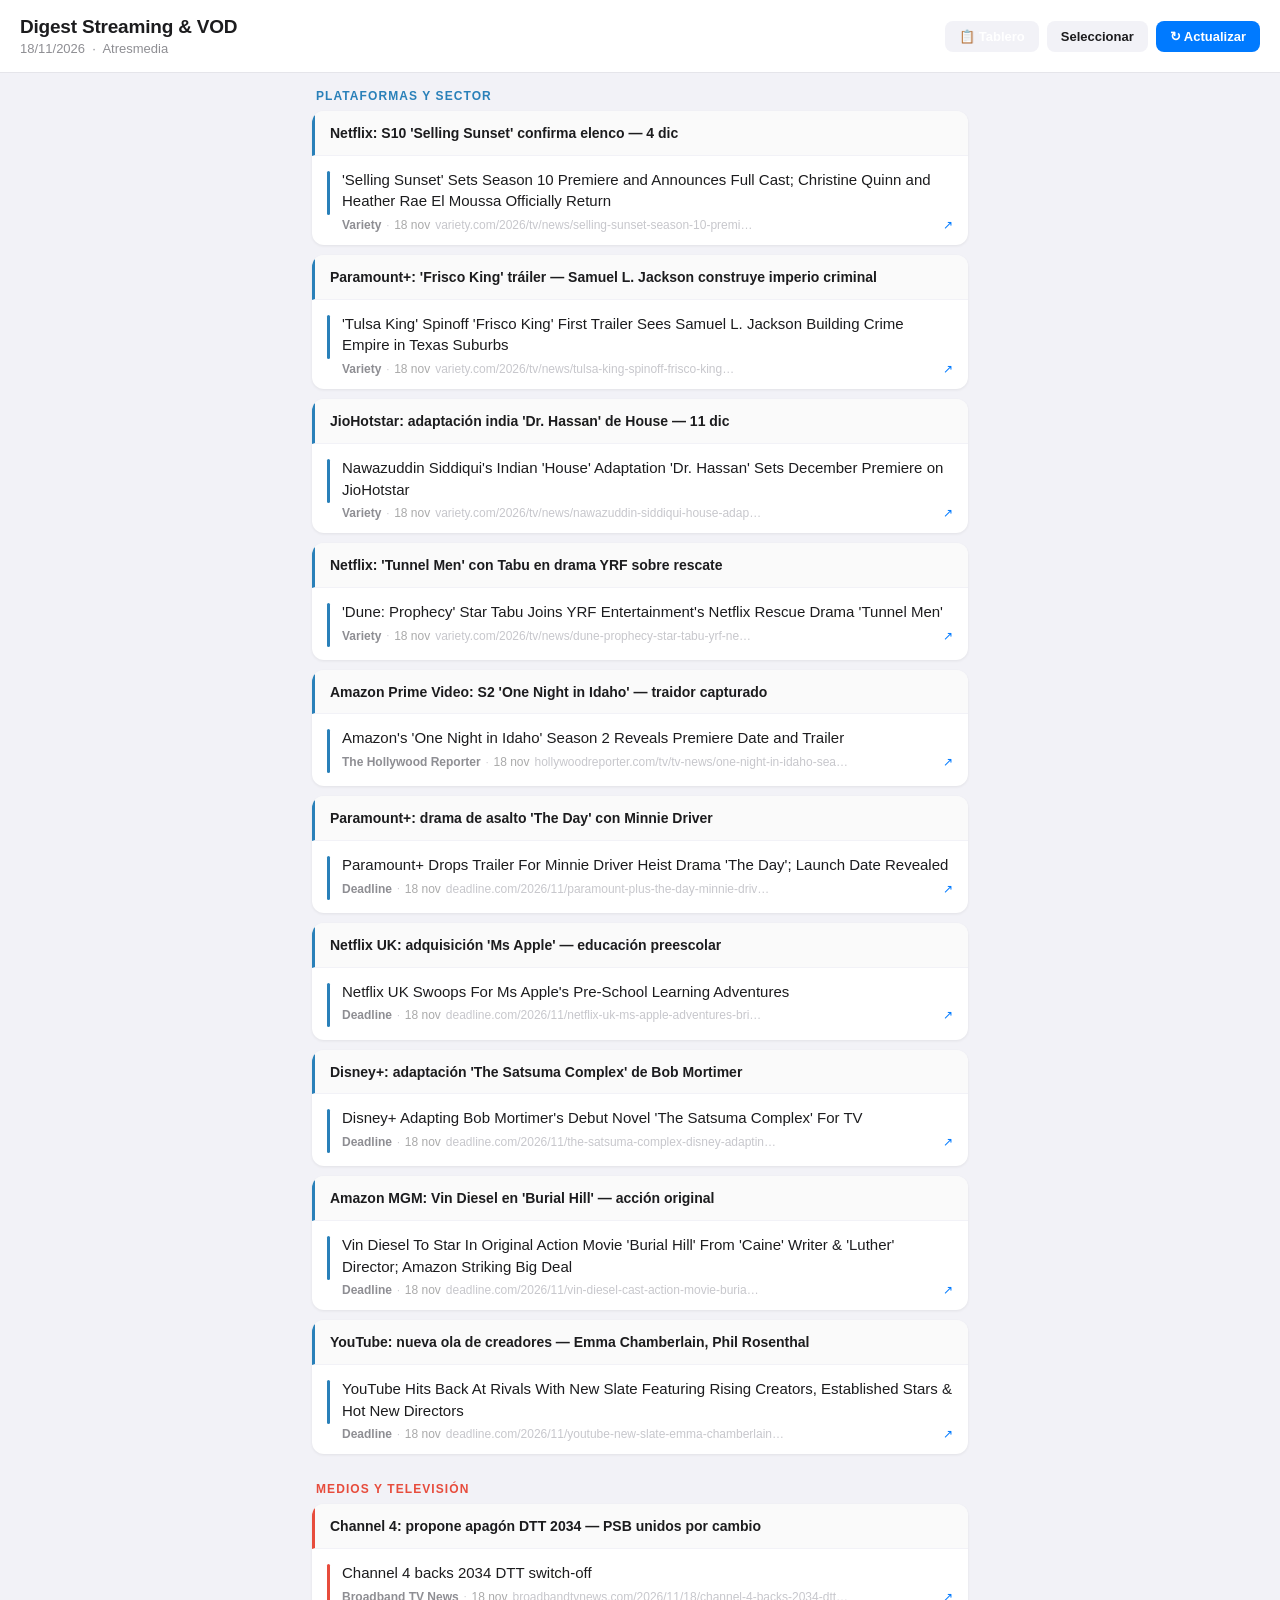
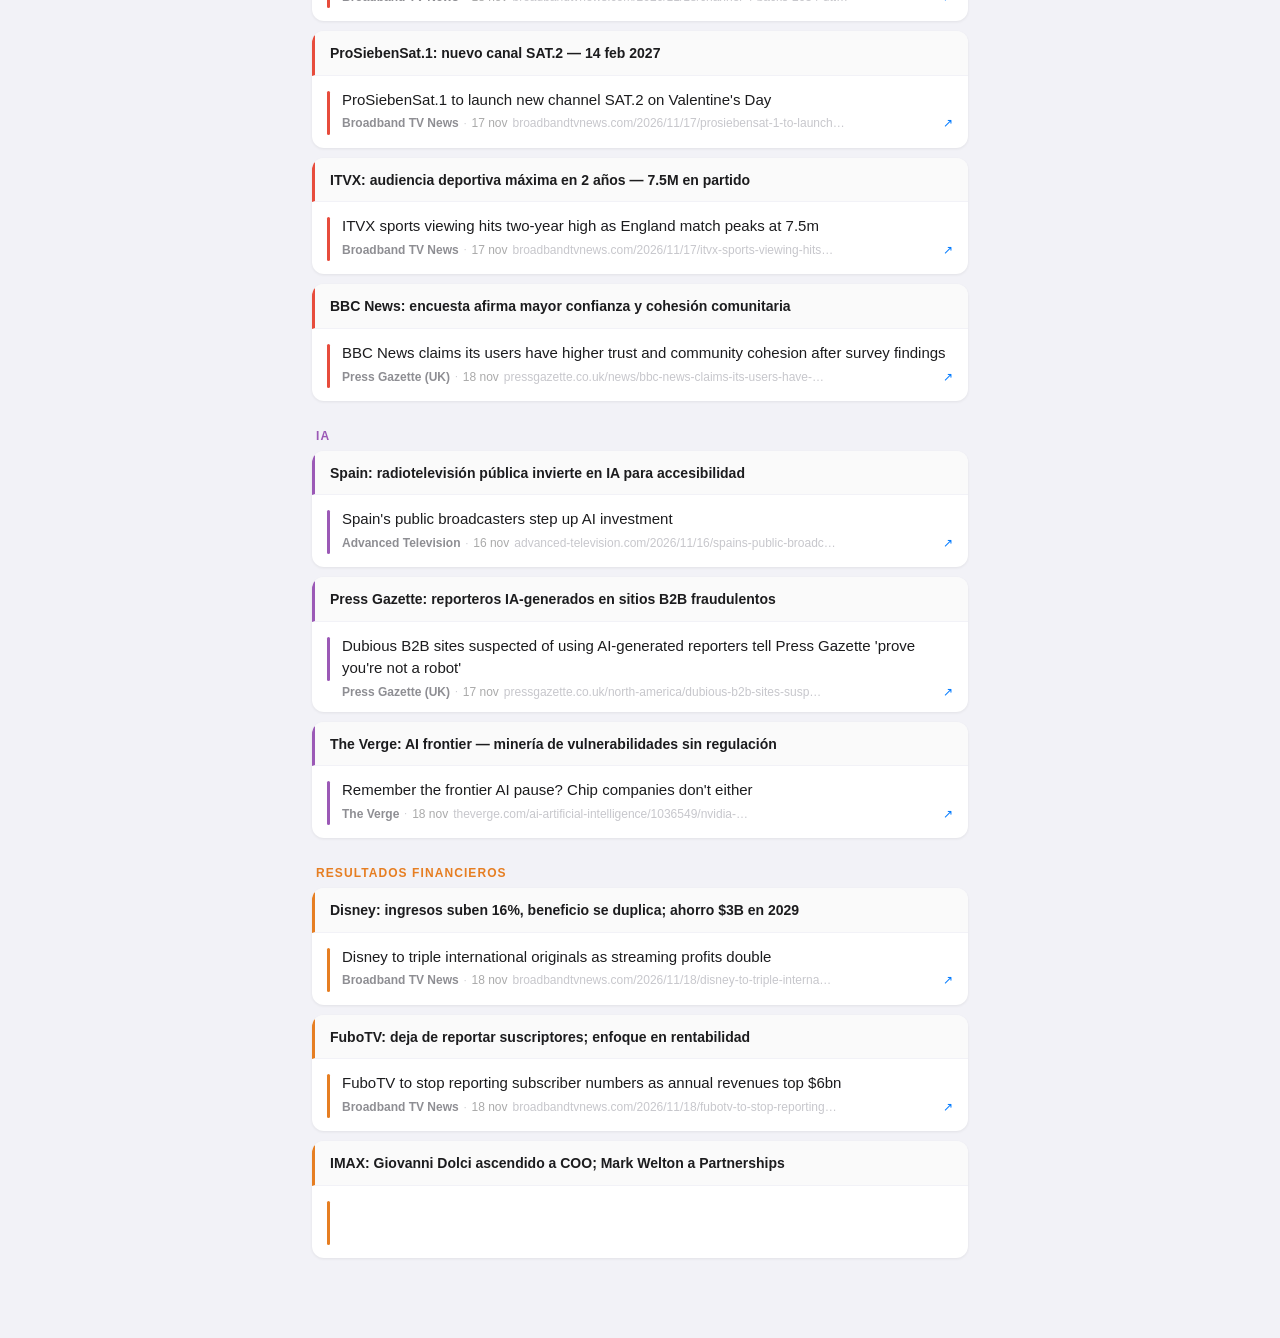
==== index.html @ 8c50b829 "Digest 18/11/2026" ====
<!DOCTYPE html>
<html lang="es">
<head>
<meta charset="UTF-8">
<meta name="viewport" content="width=device-width, initial-scale=1.0">
<title>Digest Streaming &amp; VOD — Atresmedia</title>
<style>
*{box-sizing:border-box;margin:0;padding:0}
body{font-family:-apple-system,BlinkMacSystemFont,'Segoe UI',Helvetica,Arial,sans-serif;background:#f2f2f7;color:#1c1c1e;font-size:16px}
a{color:inherit;text-decoration:none}
.container{max-width:680px;margin:0 auto;padding:16px 0 52px}
.section{margin-bottom:28px}
.section-label{font-size:12px;font-weight:700;letter-spacing:.09em;color:#8e8e93;text-transform:uppercase;padding:0 16px 8px}
.group{background:#fff;border-radius:12px;overflow:hidden;margin:0 12px 10px;box-shadow:0 1px 3px rgba(0,0,0,.07)}
.group-title{font-size:14px;font-weight:600;color:#1c1c1e;padding:13px 15px 11px;border-bottom:1px solid #f2f2f7;line-height:1.4;background:#fafafa;border-left-width:3px;border-left-style:solid}
.card{display:flex;align-items:flex-start;gap:12px;padding:13px 15px;border-bottom:1px solid #f2f2f7;cursor:pointer;transition:background .1s}
.card:last-child{border-bottom:none}
.card:hover{background:#f9f9f9}
.card.selected{background:#e8f4f8}
.card-accent{width:3px;min-height:44px;border-radius:2px;flex-shrink:0;margin-top:2px}
.card-body{flex:1;min-width:0}
.card-title{font-size:15px;font-weight:500;line-height:1.45;color:#1c1c1e;margin-bottom:6px}
.card-meta{display:flex;align-items:center;gap:5px;overflow:hidden}
.card-source{font-size:12px;font-weight:600;color:#8e8e93;flex-shrink:0}
.card-sep{font-size:10px;color:#c7c7cc;flex-shrink:0}
.card-url{font-size:12px;color:#c7c7cc;white-space:nowrap;overflow:hidden;text-overflow:ellipsis}
.card-date{font-size:12px;color:#aaaaaa;flex-shrink:0}
.card-ext{font-size:12px;color:#007aff;margin-left:auto;flex-shrink:0;padding-left:8px}
.card-check{display:none;width:20px;height:20px;border-radius:50%;border:2px solid #c7c7cc;flex-shrink:0;align-self:center;transition:all .15s}
body.select-mode .card-check{display:flex;align-items:center;justify-content:center}
.card.selected .card-check{background:#007aff;border-color:#007aff}
.card.selected .card-check::after{content:"✓";color:#fff;font-size:11px;font-weight:700}
.analysis{background:#fff;border-radius:12px;margin:0 12px;box-shadow:0 1px 3px rgba(0,0,0,.07);overflow:hidden}
.analysis-header{background:#1c1c1e;color:#fff;padding:12px 15px;font-size:12px;font-weight:700;letter-spacing:.08em;text-transform:uppercase}
.analysis-row{padding:13px 15px;border-bottom:1px solid #f2f2f7}
.analysis-row:last-child{border-bottom:none}
.analysis-label{font-size:12px;font-weight:700;color:#007aff;text-transform:uppercase;letter-spacing:.04em;margin-bottom:5px}
.analysis-text{font-size:14px;color:#3a3a3c;line-height:1.6}
.btn-update{display:inline-flex;align-items:center;gap:5px;padding:8px 14px;background:#007aff;color:#fff;border:none;border-radius:8px;font-size:13px;font-weight:600;cursor:pointer;white-space:nowrap;flex-shrink:0;transition:opacity .15s;text-decoration:none}
.btn-update:hover{opacity:.85}
.btn-update:disabled{opacity:.5;cursor:default}
.btn-select{background:#f2f2f7;color:#1c1c1e}
.btn-select.active{background:#007aff;color:#fff}
body.select-mode .card{user-select:none}
body.select-mode .card:hover{background:#f0f6ff}
.site-header{background:#fff;border-bottom:1px solid #e5e5ea;padding:16px 20px;position:sticky;top:0;z-index:10;display:flex !important;align-items:center !important;justify-content:space-between !important;gap:12px}
.site-header h1{font-size:19px;font-weight:700;letter-spacing:-.2px}
.site-header p{font-size:13px;color:#8e8e93;margin-top:3px}
.save-bar{position:fixed;bottom:0;left:0;right:0;background:#fff;border-top:1px solid #e5e5ea;padding:12px 20px;display:none;align-items:center;justify-content:space-between;gap:12px;z-index:20;box-shadow:0 -2px 12px rgba(0,0,0,.08)}
.save-bar.visible{display:flex}
.save-bar-text{font-size:14px;color:#3a3a3c;font-weight:500}
.btn-save{background:#007aff;color:#fff;padding:10px 20px;border:none;border-radius:10px;font-size:14px;font-weight:600;cursor:pointer}
.btn-save:disabled{opacity:.5;cursor:default}
.toast{position:fixed;bottom:80px;left:50%;transform:translateX(-50%);background:#1c1c1e;color:#fff;padding:10px 20px;border-radius:10px;font-size:14px;font-weight:500;opacity:0;transition:opacity .25s;pointer-events:none;z-index:100;white-space:nowrap}
.toast.show{opacity:1}
</style>
<style>
/* ── Header layout ── */
.site-header{background:#fff;border-bottom:1px solid #e5e5ea;padding:16px 20px;position:sticky;top:0;z-index:10;display:flex !important;align-items:center !important;justify-content:space-between !important;gap:12px}
.site-header h1{font-size:19px;font-weight:700;letter-spacing:-.2px}
.site-header p{font-size:13px;color:#8e8e93;margin-top:3px}
/* ── Botones header ── */
.btn-update{display:inline-flex !important;align-items:center;gap:5px;padding:8px 14px;background:#007aff;color:#fff !important;border:none;border-radius:8px;font-size:13px;font-weight:600;cursor:pointer;white-space:nowrap;flex-shrink:0;transition:opacity .15s;text-decoration:none}
.btn-update:hover{opacity:.85}
.btn-update:disabled{opacity:.5;cursor:default}
.btn-select{background:#f2f2f7 !important;color:#1c1c1e !important}
.btn-select.active{background:#007aff !important;color:#fff !important}
/* ── Modo selección ── */
body.select-mode .card{user-select:none}
body.select-mode .card:hover{background:#f0f6ff}
.card-check{display:none;width:20px;height:20px;border-radius:50%;border:2px solid #c7c7cc;flex-shrink:0;align-self:center;transition:all .15s}
body.select-mode .card-check{display:flex;align-items:center;justify-content:center}
.card.selected .card-check{background:#007aff;border-color:#007aff}
.card.selected .card-check::after{content:"✓";color:#fff;font-size:11px;font-weight:700}
.card.selected{background:#f0f6ff}
/* ── Barra inferior guardar ── */
.save-bar{position:fixed;bottom:0;left:0;right:0;background:#fff;border-top:1px solid #e5e5ea;padding:12px 20px;display:none;align-items:center;justify-content:space-between;gap:12px;z-index:20;box-shadow:0 -2px 12px rgba(0,0,0,.08)}
.save-bar.visible{display:flex}
.save-bar-text{font-size:14px;color:#3a3a3c;font-weight:500}
.btn-save{background:#007aff;color:#fff;padding:10px 20px;border:none;border-radius:10px;font-size:14px;font-weight:600;cursor:pointer}
.btn-save:disabled{opacity:.5;cursor:default}
/* ── Toast ── */
.toast{position:fixed;bottom:80px;left:50%;transform:translateX(-50%);background:#1c1c1e;color:#fff;padding:10px 20px;border-radius:10px;font-size:14px;font-weight:500;opacity:0;transition:opacity .25s;pointer-events:none;z-index:100;white-space:nowrap}
.toast.show{opacity:1}
</style>
</head>
<body>
<div class="site-header">
  <div>
    <h1>Digest Streaming &amp; VOD</h1>
    <p>18/11/2026 &nbsp;·&nbsp; Atresmedia</p>
  </div>
  <div style="display:flex;gap:8px;flex-shrink:0">
    <a href="board.html" class="btn-update" style="background:#f2f2f7;color:#1c1c1e">📋 Tablero</a>
    <button class="btn-update btn-select" id="btn-select" onclick="toggleSelect()">Seleccionar</button>
    <button class="btn-update" id="update-btn" onclick="triggerUpdate()">↻ Actualizar</button>
  </div>
</div>
<div class="save-bar" id="save-bar">
  <span class="save-bar-text" id="save-bar-text">0 noticias seleccionadas</span>
  <button class="btn-save" id="btn-save" onclick="saveToBoard()" disabled>Guardar en tablero →</button>
</div>
<div class="toast" id="toast"></div>

<div class="save-bar" id="save-bar">
  <span class="save-bar-text" id="save-bar-text">0 noticias seleccionadas</span>
  <button class="btn-save" id="btn-save" onclick="saveToBoard()" disabled>Guardar en tablero →</button>
</div>
<div class="toast" id="toast"></div>

<div class="container">

<div class="section">
<div class="section-label" style="color:#2980b9">PLATAFORMAS Y SECTOR</div>

<div class="group">
<div class="group-title" style="border-left:3px solid #2980b9">Netflix: S10 'Selling Sunset' confirma elenco — 4 dic</div>
<a class="card" href="https://variety.com/2026/tv/news/selling-sunset-season-10-premiere-date-full-cast-1236946229/" target="_blank" rel="noopener">
<div class="card-accent" style="background:#2980b9"></div>
<div class="card-body">
<div class="card-title">'Selling Sunset' Sets Season 10 Premiere and Announces Full Cast; Christine Quinn and Heather Rae El Moussa Officially Return</div>
<div class="card-meta">
<span class="card-source">Variety</span>
<span class="card-sep">·</span><span class="card-date">18 nov</span>
<span class="card-url">variety.com/2026/tv/news/selling-sunset-season-10-premi…</span>
<span class="card-ext">↗</span>
</div>
</div>
<div class="card-check"></div>
</a>
</div>

<div class="group">
<div class="group-title" style="border-left:3px solid #2980b9">Paramount+: 'Frisco King' tráiler — Samuel L. Jackson construye imperio criminal</div>
<a class="card" href="https://variety.com/2026/tv/news/tulsa-king-spinoff-frisco-king-trailer-samuel-l-jackson-1236951909/" target="_blank" rel="noopener">
<div class="card-accent" style="background:#2980b9"></div>
<div class="card-body">
<div class="card-title">'Tulsa King' Spinoff 'Frisco King' First Trailer Sees Samuel L. Jackson Building Crime Empire in Texas Suburbs</div>
<div class="card-meta">
<span class="card-source">Variety</span>
<span class="card-sep">·</span><span class="card-date">18 nov</span>
<span class="card-url">variety.com/2026/tv/news/tulsa-king-spinoff-frisco-king…</span>
<span class="card-ext">↗</span>
</div>
</div>
<div class="card-check"></div>
</a>
</div>

<div class="group">
<div class="group-title" style="border-left:3px solid #2980b9">JioHotstar: adaptación india 'Dr. Hassan' de House — 11 dic</div>
<a class="card" href="https://variety.com/2026/tv/news/nawazuddin-siddiqui-house-adaptation-dr-hassan-premiere-1236950232/" target="_blank" rel="noopener">
<div class="card-accent" style="background:#2980b9"></div>
<div class="card-body">
<div class="card-title">Nawazuddin Siddiqui's Indian 'House' Adaptation 'Dr. Hassan' Sets December Premiere on JioHotstar</div>
<div class="card-meta">
<span class="card-source">Variety</span>
<span class="card-sep">·</span><span class="card-date">18 nov</span>
<span class="card-url">variety.com/2026/tv/news/nawazuddin-siddiqui-house-adap…</span>
<span class="card-ext">↗</span>
</div>
</div>
<div class="card-check"></div>
</a>
</div>

<div class="group">
<div class="group-title" style="border-left:3px solid #2980b9">Netflix: 'Tunnel Men' con Tabu en drama YRF sobre rescate</div>
<a class="card" href="https://variety.com/2026/tv/news/dune-prophecy-star-tabu-yrf-netflix-series-tunnel-men-1236950175/" target="_blank" rel="noopener">
<div class="card-accent" style="background:#2980b9"></div>
<div class="card-body">
<div class="card-title">'Dune: Prophecy' Star Tabu Joins YRF Entertainment's Netflix Rescue Drama 'Tunnel Men'</div>
<div class="card-meta">
<span class="card-source">Variety</span>
<span class="card-sep">·</span><span class="card-date">18 nov</span>
<span class="card-url">variety.com/2026/tv/news/dune-prophecy-star-tabu-yrf-ne…</span>
<span class="card-ext">↗</span>
</div>
</div>
<div class="card-check"></div>
</a>
</div>

<div class="group">
<div class="group-title" style="border-left:3px solid #2980b9">Amazon Prime Video: S2 'One Night in Idaho' — traidor capturado</div>
<a class="card" href="https://www.hollywoodreporter.com/tv/tv-news/one-night-in-idaho-season-2-premiere-date-trailer-amazon-1236756348/" target="_blank" rel="noopener">
<div class="card-accent" style="background:#2980b9"></div>
<div class="card-body">
<div class="card-title">Amazon's 'One Night in Idaho' Season 2 Reveals Premiere Date and Trailer</div>
<div class="card-meta">
<span class="card-source">The Hollywood Reporter</span>
<span class="card-sep">·</span><span class="card-date">18 nov</span>
<span class="card-url">hollywoodreporter.com/tv/tv-news/one-night-in-idaho-sea…</span>
<span class="card-ext">↗</span>
</div>
</div>
<div class="card-check"></div>
</a>
</div>

<div class="group">
<div class="group-title" style="border-left:3px solid #2980b9">Paramount+: drama de asalto 'The Day' con Minnie Driver</div>
<a class="card" href="https://deadline.com/2026/11/paramount-plus-the-day-minnie-driver-trailer-launch-date-1237226465/" target="_blank" rel="noopener">
<div class="card-accent" style="background:#2980b9"></div>
<div class="card-body">
<div class="card-title">Paramount+ Drops Trailer For Minnie Driver Heist Drama 'The Day'; Launch Date Revealed</div>
<div class="card-meta">
<span class="card-source">Deadline</span>
<span class="card-sep">·</span><span class="card-date">18 nov</span>
<span class="card-url">deadline.com/2026/11/paramount-plus-the-day-minnie-driv…</span>
<span class="card-ext">↗</span>
</div>
</div>
<div class="card-check"></div>
</a>
</div>

<div class="group">
<div class="group-title" style="border-left:3px solid #2980b9">Netflix UK: adquisición 'Ms Apple' — educación preescolar</div>
<a class="card" href="https://deadline.com/2026/11/netflix-uk-ms-apple-adventures-british-ms-rachel-1237227810/" target="_blank" rel="noopener">
<div class="card-accent" style="background:#2980b9"></div>
<div class="card-body">
<div class="card-title">Netflix UK Swoops For Ms Apple's Pre-School Learning Adventures</div>
<div class="card-meta">
<span class="card-source">Deadline</span>
<span class="card-sep">·</span><span class="card-date">18 nov</span>
<span class="card-url">deadline.com/2026/11/netflix-uk-ms-apple-adventures-bri…</span>
<span class="card-ext">↗</span>
</div>
</div>
<div class="card-check"></div>
</a>
</div>

<div class="group">
<div class="group-title" style="border-left:3px solid #2980b9">Disney+: adaptación 'The Satsuma Complex' de Bob Mortimer</div>
<a class="card" href="https://deadline.com/2026/11/the-satsuma-complex-disney-adapting-bob-mortimer-tv-1237227802/" target="_blank" rel="noopener">
<div class="card-accent" style="background:#2980b9"></div>
<div class="card-body">
<div class="card-title">Disney+ Adapting Bob Mortimer's Debut Novel 'The Satsuma Complex' For TV</div>
<div class="card-meta">
<span class="card-source">Deadline</span>
<span class="card-sep">·</span><span class="card-date">18 nov</span>
<span class="card-url">deadline.com/2026/11/the-satsuma-complex-disney-adaptin…</span>
<span class="card-ext">↗</span>
</div>
</div>
<div class="card-check"></div>
</a>
</div>

<div class="group">
<div class="group-title" style="border-left:3px solid #2980b9">Amazon MGM: Vin Diesel en 'Burial Hill' — acción original</div>
<a class="card" href="https://deadline.com/2026/11/vin-diesel-cast-action-movie-burial-hill-amazon-big-deal-1237227833/" target="_blank" rel="noopener">
<div class="card-accent" style="background:#2980b9"></div>
<div class="card-body">
<div class="card-title">Vin Diesel To Star In Original Action Movie 'Burial Hill' From 'Caine' Writer &amp; 'Luther' Director; Amazon Striking Big Deal</div>
<div class="card-meta">
<span class="card-source">Deadline</span>
<span class="card-sep">·</span><span class="card-date">18 nov</span>
<span class="card-url">deadline.com/2026/11/vin-diesel-cast-action-movie-buria…</span>
<span class="card-ext">↗</span>
</div>
</div>
<div class="card-check"></div>
</a>
</div>

<div class="group">
<div class="group-title" style="border-left:3px solid #2980b9">YouTube: nueva ola de creadores — Emma Chamberlain, Phil Rosenthal</div>
<a class="card" href="https://deadline.com/2026/11/youtube-new-slate-emma-chamberlain-phil-rosenthal-1237226843/" target="_blank" rel="noopener">
<div class="card-accent" style="background:#2980b9"></div>
<div class="card-body">
<div class="card-title">YouTube Hits Back At Rivals With New Slate Featuring Rising Creators, Established Stars &amp; Hot New Directors</div>
<div class="card-meta">
<span class="card-source">Deadline</span>
<span class="card-sep">·</span><span class="card-date">18 nov</span>
<span class="card-url">deadline.com/2026/11/youtube-new-slate-emma-chamberlain…</span>
<span class="card-ext">↗</span>
</div>
</div>
<div class="card-check"></div>
</a>
</div>

</div>

<div class="section">
<div class="section-label" style="color:#e74c3c">MEDIOS Y TELEVISIÓN</div>

<div class="group">
<div class="group-title" style="border-left:3px solid #e74c3c">Channel 4: propone apagón DTT 2034 — PSB unidos por cambio</div>
<a class="card" href="https://www.broadbandtvnews.com/2026/11/18/channel-4-backs-2034-dtt-switch-off/" target="_blank" rel="noopener">
<div class="card-accent" style="background:#e74c3c"></div>
<div class="card-body">
<div class="card-title">Channel 4 backs 2034 DTT switch-off</div>
<div class="card-meta">
<span class="card-source">Broadband TV News</span>
<span class="card-sep">·</span><span class="card-date">18 nov</span>
<span class="card-url">broadbandtvnews.com/2026/11/18/channel-4-backs-2034-dtt…</span>
<span class="card-ext">↗</span>
</div>
</div>
<div class="card-check"></div>
</a>
</div>

<div class="group">
<div class="group-title" style="border-left:3px solid #e74c3c">ProSiebenSat.1: nuevo canal SAT.2 — 14 feb 2027</div>
<a class="card" href="https://www.broadbandtvnews.com/2026/11/17/prosiebensat-1-to-launch-new-channel-sat-2-on-valentines-day/" target="_blank" rel="noopener">
<div class="card-accent" style="background:#e74c3c"></div>
<div class="card-body">
<div class="card-title">ProSiebenSat.1 to launch new channel SAT.2 on Valentine's Day</div>
<div class="card-meta">
<span class="card-source">Broadband TV News</span>
<span class="card-sep">·</span><span class="card-date">17 nov</span>
<span class="card-url">broadbandtvnews.com/2026/11/17/prosiebensat-1-to-launch…</span>
<span class="card-ext">↗</span>
</div>
</div>
<div class="card-check"></div>
</a>
</div>

<div class="group">
<div class="group-title" style="border-left:3px solid #e74c3c">ITVX: audiencia deportiva máxima en 2 años — 7.5M en partido</div>
<a class="card" href="https://www.broadbandtvnews.com/2026/11/17/itvx-sports-viewing-hits-two-year-high-as-england-match-peaks-at-7-5m/" target="_blank" rel="noopener">
<div class="card-accent" style="background:#e74c3c"></div>
<div class="card-body">
<div class="card-title">ITVX sports viewing hits two-year high as England match peaks at 7.5m</div>
<div class="card-meta">
<span class="card-source">Broadband TV News</span>
<span class="card-sep">·</span><span class="card-date">17 nov</span>
<span class="card-url">broadbandtvnews.com/2026/11/17/itvx-sports-viewing-hits…</span>
<span class="card-ext">↗</span>
</div>
</div>
<div class="card-check"></div>
</a>
</div>

<div class="group">
<div class="group-title" style="border-left:3px solid #e74c3c">BBC News: encuesta afirma mayor confianza y cohesión comunitaria</div>
<a class="card" href="https://pressgazette.co.uk/news/bbc-news-claims-its-users-have-higher-trust-and-community-cohesion-after-survey-findings/" target="_blank" rel="noopener">
<div class="card-accent" style="background:#e74c3c"></div>
<div class="card-body">
<div class="card-title">BBC News claims its users have higher trust and community cohesion after survey findings</div>
<div class="card-meta">
<span class="card-source">Press Gazette (UK)</span>
<span class="card-sep">·</span><span class="card-date">18 nov</span>
<span class="card-url">pressgazette.co.uk/news/bbc-news-claims-its-users-have-…</span>
<span class="card-ext">↗</span>
</div>
</div>
<div class="card-check"></div>
</a>
</div>

</div>

<div class="section">
<div class="section-label" style="color:#9b59b6">IA</div>

<div class="group">
<div class="group-title" style="border-left:3px solid #9b59b6">Spain: radiotelevisión pública invierte en IA para accesibilidad</div>
<a class="card" href="https://www.advanced-television.com/2026/11/16/spains-public-broadcasters-step-up-ai-investment/" target="_blank" rel="noopener">
<div class="card-accent" style="background:#9b59b6"></div>
<div class="card-body">
<div class="card-title">Spain's public broadcasters step up AI investment</div>
<div class="card-meta">
<span class="card-source">Advanced Television</span>
<span class="card-sep">·</span><span class="card-date">16 nov</span>
<span class="card-url">advanced-television.com/2026/11/16/spains-public-broadc…</span>
<span class="card-ext">↗</span>
</div>
</div>
<div class="card-check"></div>
</a>
</div>

<div class="group">
<div class="group-title" style="border-left:3px solid #9b59b6">Press Gazette: reporteros IA-generados en sitios B2B fraudulentos</div>
<a class="card" href="https://pressgazette.co.uk/north-america/dubious-b2b-sites-suspected-of-using-ai-generated-reporters-tell-press-gazette-prove-youre-not-a-robot/" target="_blank" rel="noopener">
<div class="card-accent" style="background:#9b59b6"></div>
<div class="card-body">
<div class="card-title">Dubious B2B sites suspected of using AI-generated reporters tell Press Gazette 'prove you're not a robot'</div>
<div class="card-meta">
<span class="card-source">Press Gazette (UK)</span>
<span class="card-sep">·</span><span class="card-date">17 nov</span>
<span class="card-url">pressgazette.co.uk/north-america/dubious-b2b-sites-susp…</span>
<span class="card-ext">↗</span>
</div>
</div>
<div class="card-check"></div>
</a>
</div>

<div class="group">
<div class="group-title" style="border-left:3px solid #9b59b6">The Verge: AI frontier — minería de vulnerabilidades sin regulación</div>
<a class="card" href="https://www.theverge.com/ai-artificial-intelligence/1036549/nvidia-amd-earnings-fall-2026-chips-pause-frontier-models" target="_blank" rel="noopener">
<div class="card-accent" style="background:#9b59b6"></div>
<div class="card-body">
<div class="card-title">Remember the frontier AI pause? Chip companies don't either</div>
<div class="card-meta">
<span class="card-source">The Verge</span>
<span class="card-sep">·</span><span class="card-date">18 nov</span>
<span class="card-url">theverge.com/ai-artificial-intelligence/1036549/nvidia-…</span>
<span class="card-ext">↗</span>
</div>
</div>
<div class="card-check"></div>
</a>
</div>

</div>

<div class="section">
<div class="section-label" style="color:#e67e22">RESULTADOS FINANCIEROS</div>

<div class="group">
<div class="group-title" style="border-left:3px solid #e67e22">Disney: ingresos suben 16%, beneficio se duplica; ahorro $3B en 2029</div>
<a class="card" href="https://www.broadbandtvnews.com/2026/11/18/disney-to-triple-international-originals-as-streaming-profits-double/" target="_blank" rel="noopener">
<div class="card-accent" style="background:#e67e22"></div>
<div class="card-body">
<div class="card-title">Disney to triple international originals as streaming profits double</div>
<div class="card-meta">
<span class="card-source">Broadband TV News</span>
<span class="card-sep">·</span><span class="card-date">18 nov</span>
<span class="card-url">broadbandtvnews.com/2026/11/18/disney-to-triple-interna…</span>
<span class="card-ext">↗</span>
</div>
</div>
<div class="card-check"></div>
</a>
</div>

<div class="group">
<div class="group-title" style="border-left:3px solid #e67e22">FuboTV: deja de reportar suscriptores; enfoque en rentabilidad</div>
<a class="card" href="https://www.broadbandtvnews.com/2026/11/18/fubotv-to-stop-reporting-subscriber-numbers-as-annual-revenues-top-6bn/" target="_blank" rel="noopener">
<div class="card-accent" style="background:#e67e22"></div>
<div class="card-body">
<div class="card-title">FuboTV to stop reporting subscriber numbers as annual revenues top $6bn</div>
<div class="card-meta">
<span class="card-source">Broadband TV News</span>
<span class="card-sep">·</span><span class="card-date">18 nov</span>
<span class="card-url">broadbandtvnews.com/2026/11/18/fubotv-to-stop-reporting…</span>
<span class="card-ext">↗</span>
</div>
</div>
<div class="card-check"></div>
</a>
</div>

<div class="group">
<div class="group-title" style="border-left:3px solid #e67e22">IMAX: Giovanni Dolci ascendido a COO; Mark Welton a Partnerships</div>
<a class="card" href="https://www.hollywoodreporter.com/business/business-news/imax-giovanni-dolci-coo-1236758378/" target="_blank" rel="noopener">
<div class="card-accent" style="background:#e67e22"></div>
<div class="card-body
<script>
/* ── Añadir card-check a todas las cards que no lo tengan ── */
document.querySelectorAll('.card').forEach(function(card) {
  if (!card.querySelector('.card-check')) {
    var chk = document.createElement('div');
    chk.className = 'card-check';
    card.appendChild(chk);
  }
});

/* ── Selección de cards (fase de captura para interceptar el <a> href) ── */
document.addEventListener('click', function(e) {
  var card = e.target.closest('.card');
  if (!card || !document.body.classList.contains('select-mode')) return;
  e.preventDefault();
  card.classList.toggle('selected');
  updateSaveBar();
}, true);

function updateSaveBar() {
  var n   = document.querySelectorAll('.card.selected').length;
  var txt = document.getElementById('save-bar-text');
  var btn = document.getElementById('btn-save');
  var bar = document.getElementById('save-bar');
  if (txt) txt.textContent = n + (n === 1 ? ' noticia seleccionada' : ' noticias seleccionadas');
  if (btn) btn.disabled = n === 0;
  if (bar) bar.classList.toggle('visible', n > 0);
}

function toggleSelect() {
  var active = document.body.classList.toggle('select-mode');
  var btn = document.getElementById('btn-select');
  if (btn) btn.classList.toggle('active', active);
  if (!active) {
    document.querySelectorAll('.card.selected').forEach(function(c) { c.classList.remove('selected'); });
    updateSaveBar();
  }
}

function saveToBoard() {
  var items = [];
  document.querySelectorAll('.card.selected').forEach(function(card) {
    items.push({
      title:  (card.querySelector('.card-title')  || {}).textContent || '',
      url:    card.href || '',
      source: (card.querySelector('.card-source') || {}).textContent || '',
      date:   (card.querySelector('.card-date')   || {}).textContent || '',
      saved:  new Date().toISOString(),
    });
  });
  var board = JSON.parse(localStorage.getItem('digestBoard') || '[]');
  board = items.concat(board);
  localStorage.setItem('digestBoard', JSON.stringify(board));
  showToast(items.length + (items.length === 1 ? ' noticia guardada' : ' noticias guardadas'));
  document.body.classList.remove('select-mode');
  var btn = document.getElementById('btn-select');
  if (btn) btn.classList.remove('active');
  document.querySelectorAll('.card.selected').forEach(function(c) { c.classList.remove('selected'); });
  updateSaveBar();
}

function triggerUpdate() {
  var btn = document.getElementById('update-btn');
  if (btn) { btn.disabled = true; btn.textContent = '↻ Actualizando…'; }
  fetch('https://api.github.com/repos/morenopascual/streaming-digest/actions/workflows/update-digest.yml/dispatches', {
    method: 'POST',
    headers: { 'Accept': 'application/vnd.github.v3+json', 'Content-Type': 'application/json' },
    body: JSON.stringify({ ref: 'main' }),
  }).then(function() {
    showToast('Actualización iniciada — lista en ~2 min');
  }).catch(function() {
    showToast('Recarga la página para ver novedades');
  }).finally(function() {
    setTimeout(function() {
      if (btn) { btn.disabled = false; btn.textContent = '↻ Actualizar'; }
    }, 4000);
  });
}

function showToast(msg) {
  var t = document.getElementById('toast');
  if (!t) return;
  t.textContent = msg;
  t.classList.add('show');
  setTimeout(function() { t.classList.remove('show'); }, 2500);
}
</script>
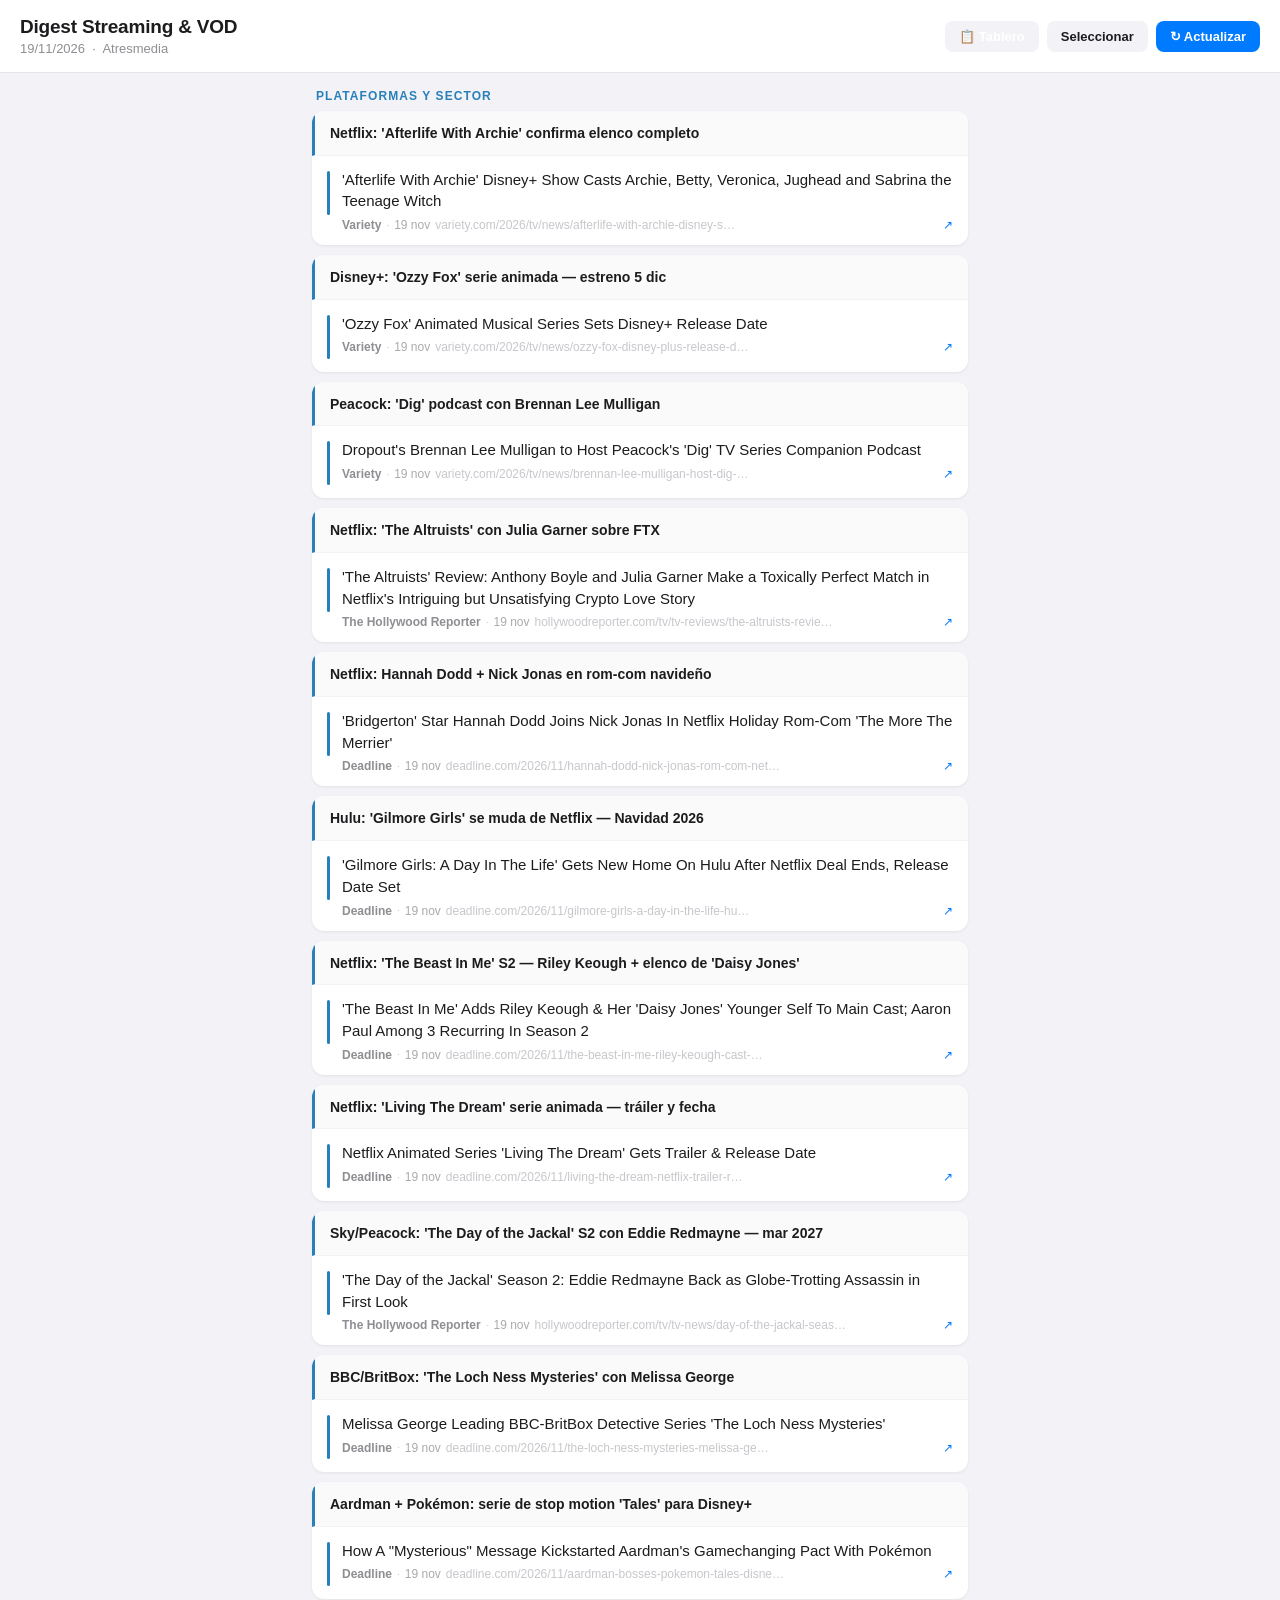
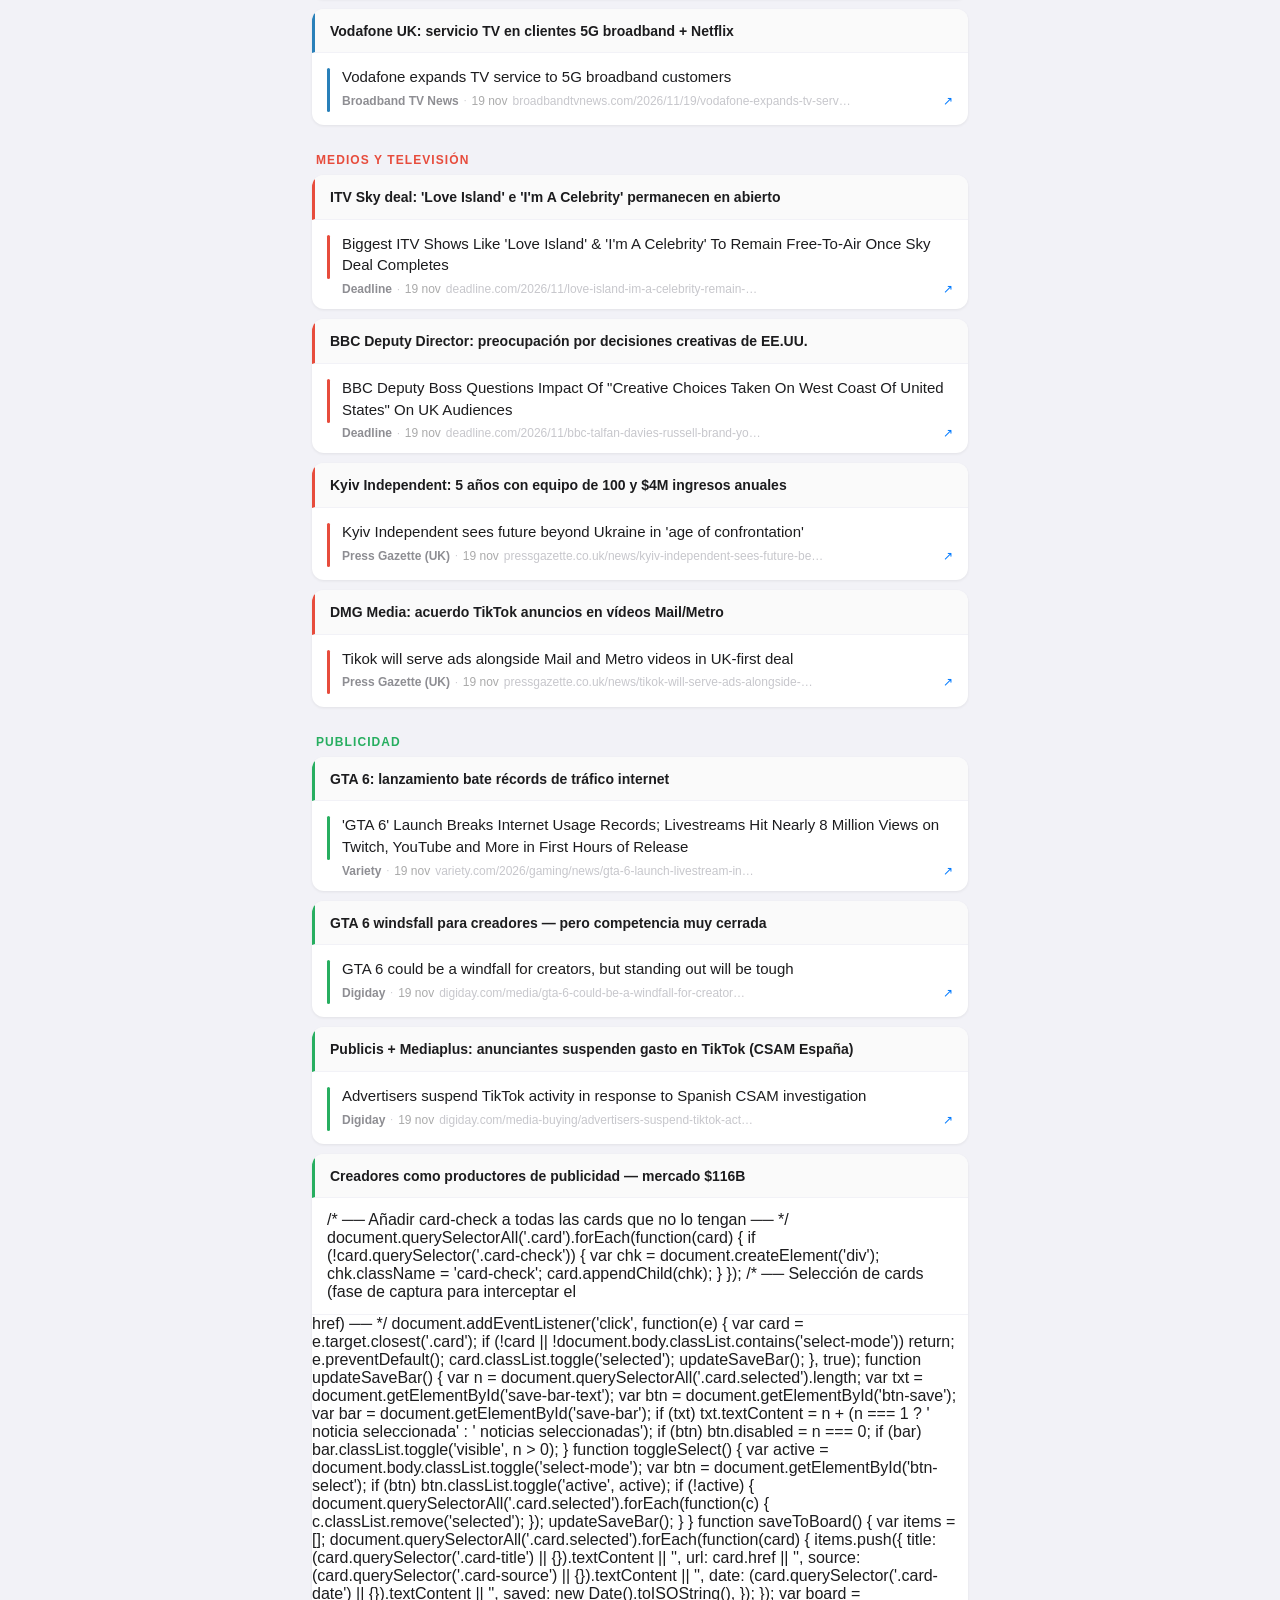
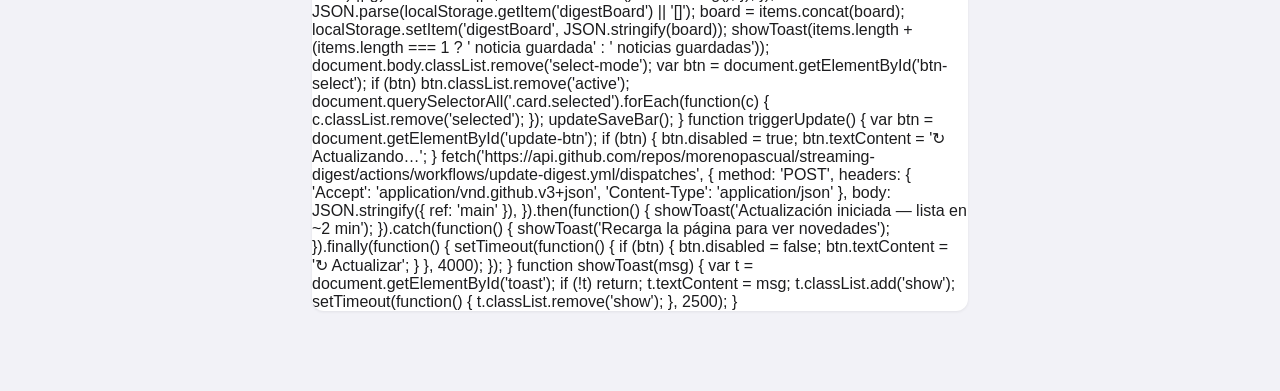
==== commit 0fa1d84a: "Digest 19/11/2026" ====
--- a/index.html
+++ b/index.html
@@ -88,7 +88,7 @@
 <div class="site-header">
   <div>
     <h1>Digest Streaming &amp; VOD</h1>
-    <p>18/11/2026 &nbsp;·&nbsp; Atresmedia</p>
+    <p>19/11/2026 &nbsp;·&nbsp; Atresmedia</p>
   </div>
   <div style="display:flex;gap:8px;flex-shrink:0">
     <a href="board.html" class="btn-update" style="background:#f2f2f7;color:#1c1c1e">📋 Tablero</a>
@@ -114,168 +114,202 @@
 <div class="section-label" style="color:#2980b9">PLATAFORMAS Y SECTOR</div>
 
 <div class="group">
-<div class="group-title" style="border-left:3px solid #2980b9">Netflix: S10 'Selling Sunset' confirma elenco — 4 dic</div>
-<a class="card" href="https://variety.com/2026/tv/news/selling-sunset-season-10-premiere-date-full-cast-1236946229/" target="_blank" rel="noopener">
-<div class="card-accent" style="background:#2980b9"></div>
-<div class="card-body">
-<div class="card-title">'Selling Sunset' Sets Season 10 Premiere and Announces Full Cast; Christine Quinn and Heather Rae El Moussa Officially Return</div>
+<div class="group-title" style="border-left:3px solid #2980b9">Netflix: 'Afterlife With Archie' confirma elenco completo</div>
+<a class="card" href="https://variety.com/2026/tv/news/afterlife-with-archie-disney-show-cast-1236953281/" target="_blank" rel="noopener">
+<div class="card-accent" style="background:#2980b9"></div>
+<div class="card-body">
+<div class="card-title">'Afterlife With Archie' Disney+ Show Casts Archie, Betty, Veronica, Jughead and Sabrina the Teenage Witch</div>
 <div class="card-meta">
 <span class="card-source">Variety</span>
-<span class="card-sep">·</span><span class="card-date">18 nov</span>
-<span class="card-url">variety.com/2026/tv/news/selling-sunset-season-10-premi…</span>
-<span class="card-ext">↗</span>
-</div>
-</div>
-<div class="card-check"></div>
-</a>
-</div>
-
-<div class="group">
-<div class="group-title" style="border-left:3px solid #2980b9">Paramount+: 'Frisco King' tráiler — Samuel L. Jackson construye imperio criminal</div>
-<a class="card" href="https://variety.com/2026/tv/news/tulsa-king-spinoff-frisco-king-trailer-samuel-l-jackson-1236951909/" target="_blank" rel="noopener">
-<div class="card-accent" style="background:#2980b9"></div>
-<div class="card-body">
-<div class="card-title">'Tulsa King' Spinoff 'Frisco King' First Trailer Sees Samuel L. Jackson Building Crime Empire in Texas Suburbs</div>
+<span class="card-sep">·</span><span class="card-date">19 nov</span>
+<span class="card-url">variety.com/2026/tv/news/afterlife-with-archie-disney-s…</span>
+<span class="card-ext">↗</span>
+</div>
+</div>
+<div class="card-check"></div>
+</a>
+</div>
+
+<div class="group">
+<div class="group-title" style="border-left:3px solid #2980b9">Disney+: 'Ozzy Fox' serie animada — estreno 5 dic</div>
+<a class="card" href="https://variety.com/2026/tv/news/ozzy-fox-disney-plus-release-date-1236953192/" target="_blank" rel="noopener">
+<div class="card-accent" style="background:#2980b9"></div>
+<div class="card-body">
+<div class="card-title">'Ozzy Fox' Animated Musical Series Sets Disney+ Release Date</div>
 <div class="card-meta">
 <span class="card-source">Variety</span>
-<span class="card-sep">·</span><span class="card-date">18 nov</span>
-<span class="card-url">variety.com/2026/tv/news/tulsa-king-spinoff-frisco-king…</span>
-<span class="card-ext">↗</span>
-</div>
-</div>
-<div class="card-check"></div>
-</a>
-</div>
-
-<div class="group">
-<div class="group-title" style="border-left:3px solid #2980b9">JioHotstar: adaptación india 'Dr. Hassan' de House — 11 dic</div>
-<a class="card" href="https://variety.com/2026/tv/news/nawazuddin-siddiqui-house-adaptation-dr-hassan-premiere-1236950232/" target="_blank" rel="noopener">
-<div class="card-accent" style="background:#2980b9"></div>
-<div class="card-body">
-<div class="card-title">Nawazuddin Siddiqui's Indian 'House' Adaptation 'Dr. Hassan' Sets December Premiere on JioHotstar</div>
+<span class="card-sep">·</span><span class="card-date">19 nov</span>
+<span class="card-url">variety.com/2026/tv/news/ozzy-fox-disney-plus-release-d…</span>
+<span class="card-ext">↗</span>
+</div>
+</div>
+<div class="card-check"></div>
+</a>
+</div>
+
+<div class="group">
+<div class="group-title" style="border-left:3px solid #2980b9">Peacock: 'Dig' podcast con Brennan Lee Mulligan</div>
+<a class="card" href="https://variety.com/2026/tv/news/brennan-lee-mulligan-host-dig-podcast-1236953140/" target="_blank" rel="noopener">
+<div class="card-accent" style="background:#2980b9"></div>
+<div class="card-body">
+<div class="card-title">Dropout's Brennan Lee Mulligan to Host Peacock's 'Dig' TV Series Companion Podcast</div>
 <div class="card-meta">
 <span class="card-source">Variety</span>
-<span class="card-sep">·</span><span class="card-date">18 nov</span>
-<span class="card-url">variety.com/2026/tv/news/nawazuddin-siddiqui-house-adap…</span>
-<span class="card-ext">↗</span>
-</div>
-</div>
-<div class="card-check"></div>
-</a>
-</div>
-
-<div class="group">
-<div class="group-title" style="border-left:3px solid #2980b9">Netflix: 'Tunnel Men' con Tabu en drama YRF sobre rescate</div>
-<a class="card" href="https://variety.com/2026/tv/news/dune-prophecy-star-tabu-yrf-netflix-series-tunnel-men-1236950175/" target="_blank" rel="noopener">
-<div class="card-accent" style="background:#2980b9"></div>
-<div class="card-body">
-<div class="card-title">'Dune: Prophecy' Star Tabu Joins YRF Entertainment's Netflix Rescue Drama 'Tunnel Men'</div>
-<div class="card-meta">
-<span class="card-source">Variety</span>
-<span class="card-sep">·</span><span class="card-date">18 nov</span>
-<span class="card-url">variety.com/2026/tv/news/dune-prophecy-star-tabu-yrf-ne…</span>
-<span class="card-ext">↗</span>
-</div>
-</div>
-<div class="card-check"></div>
-</a>
-</div>
-
-<div class="group">
-<div class="group-title" style="border-left:3px solid #2980b9">Amazon Prime Video: S2 'One Night in Idaho' — traidor capturado</div>
-<a class="card" href="https://www.hollywoodreporter.com/tv/tv-news/one-night-in-idaho-season-2-premiere-date-trailer-amazon-1236756348/" target="_blank" rel="noopener">
-<div class="card-accent" style="background:#2980b9"></div>
-<div class="card-body">
-<div class="card-title">Amazon's 'One Night in Idaho' Season 2 Reveals Premiere Date and Trailer</div>
+<span class="card-sep">·</span><span class="card-date">19 nov</span>
+<span class="card-url">variety.com/2026/tv/news/brennan-lee-mulligan-host-dig-…</span>
+<span class="card-ext">↗</span>
+</div>
+</div>
+<div class="card-check"></div>
+</a>
+</div>
+
+<div class="group">
+<div class="group-title" style="border-left:3px solid #2980b9">Netflix: 'The Altruists' con Julia Garner sobre FTX</div>
+<a class="card" href="https://www.hollywoodreporter.com/tv/tv-reviews/the-altruists-review-julia-garner-anthony-boyle-netflix-1236758009/" target="_blank" rel="noopener">
+<div class="card-accent" style="background:#2980b9"></div>
+<div class="card-body">
+<div class="card-title">'The Altruists' Review: Anthony Boyle and Julia Garner Make a Toxically Perfect Match in Netflix's Intriguing but Unsatisfying Crypto Love Story</div>
 <div class="card-meta">
 <span class="card-source">The Hollywood Reporter</span>
-<span class="card-sep">·</span><span class="card-date">18 nov</span>
-<span class="card-url">hollywoodreporter.com/tv/tv-news/one-night-in-idaho-sea…</span>
-<span class="card-ext">↗</span>
-</div>
-</div>
-<div class="card-check"></div>
-</a>
-</div>
-
-<div class="group">
-<div class="group-title" style="border-left:3px solid #2980b9">Paramount+: drama de asalto 'The Day' con Minnie Driver</div>
-<a class="card" href="https://deadline.com/2026/11/paramount-plus-the-day-minnie-driver-trailer-launch-date-1237226465/" target="_blank" rel="noopener">
-<div class="card-accent" style="background:#2980b9"></div>
-<div class="card-body">
-<div class="card-title">Paramount+ Drops Trailer For Minnie Driver Heist Drama 'The Day'; Launch Date Revealed</div>
-<div class="card-meta">
-<span class="card-source">Deadline</span>
-<span class="card-sep">·</span><span class="card-date">18 nov</span>
-<span class="card-url">deadline.com/2026/11/paramount-plus-the-day-minnie-driv…</span>
-<span class="card-ext">↗</span>
-</div>
-</div>
-<div class="card-check"></div>
-</a>
-</div>
-
-<div class="group">
-<div class="group-title" style="border-left:3px solid #2980b9">Netflix UK: adquisición 'Ms Apple' — educación preescolar</div>
-<a class="card" href="https://deadline.com/2026/11/netflix-uk-ms-apple-adventures-british-ms-rachel-1237227810/" target="_blank" rel="noopener">
-<div class="card-accent" style="background:#2980b9"></div>
-<div class="card-body">
-<div class="card-title">Netflix UK Swoops For Ms Apple's Pre-School Learning Adventures</div>
-<div class="card-meta">
-<span class="card-source">Deadline</span>
-<span class="card-sep">·</span><span class="card-date">18 nov</span>
-<span class="card-url">deadline.com/2026/11/netflix-uk-ms-apple-adventures-bri…</span>
-<span class="card-ext">↗</span>
-</div>
-</div>
-<div class="card-check"></div>
-</a>
-</div>
-
-<div class="group">
-<div class="group-title" style="border-left:3px solid #2980b9">Disney+: adaptación 'The Satsuma Complex' de Bob Mortimer</div>
-<a class="card" href="https://deadline.com/2026/11/the-satsuma-complex-disney-adapting-bob-mortimer-tv-1237227802/" target="_blank" rel="noopener">
-<div class="card-accent" style="background:#2980b9"></div>
-<div class="card-body">
-<div class="card-title">Disney+ Adapting Bob Mortimer's Debut Novel 'The Satsuma Complex' For TV</div>
-<div class="card-meta">
-<span class="card-source">Deadline</span>
-<span class="card-sep">·</span><span class="card-date">18 nov</span>
-<span class="card-url">deadline.com/2026/11/the-satsuma-complex-disney-adaptin…</span>
-<span class="card-ext">↗</span>
-</div>
-</div>
-<div class="card-check"></div>
-</a>
-</div>
-
-<div class="group">
-<div class="group-title" style="border-left:3px solid #2980b9">Amazon MGM: Vin Diesel en 'Burial Hill' — acción original</div>
-<a class="card" href="https://deadline.com/2026/11/vin-diesel-cast-action-movie-burial-hill-amazon-big-deal-1237227833/" target="_blank" rel="noopener">
-<div class="card-accent" style="background:#2980b9"></div>
-<div class="card-body">
-<div class="card-title">Vin Diesel To Star In Original Action Movie 'Burial Hill' From 'Caine' Writer &amp; 'Luther' Director; Amazon Striking Big Deal</div>
-<div class="card-meta">
-<span class="card-source">Deadline</span>
-<span class="card-sep">·</span><span class="card-date">18 nov</span>
-<span class="card-url">deadline.com/2026/11/vin-diesel-cast-action-movie-buria…</span>
-<span class="card-ext">↗</span>
-</div>
-</div>
-<div class="card-check"></div>
-</a>
-</div>
-
-<div class="group">
-<div class="group-title" style="border-left:3px solid #2980b9">YouTube: nueva ola de creadores — Emma Chamberlain, Phil Rosenthal</div>
-<a class="card" href="https://deadline.com/2026/11/youtube-new-slate-emma-chamberlain-phil-rosenthal-1237226843/" target="_blank" rel="noopener">
-<div class="card-accent" style="background:#2980b9"></div>
-<div class="card-body">
-<div class="card-title">YouTube Hits Back At Rivals With New Slate Featuring Rising Creators, Established Stars &amp; Hot New Directors</div>
-<div class="card-meta">
-<span class="card-source">Deadline</span>
-<span class="card-sep">·</span><span class="card-date">18 nov</span>
-<span class="card-url">deadline.com/2026/11/youtube-new-slate-emma-chamberlain…</span>
+<span class="card-sep">·</span><span class="card-date">19 nov</span>
+<span class="card-url">hollywoodreporter.com/tv/tv-reviews/the-altruists-revie…</span>
+<span class="card-ext">↗</span>
+</div>
+</div>
+<div class="card-check"></div>
+</a>
+</div>
+
+<div class="group">
+<div class="group-title" style="border-left:3px solid #2980b9">Netflix: Hannah Dodd + Nick Jonas en rom-com navideño</div>
+<a class="card" href="https://deadline.com/2026/11/hannah-dodd-nick-jonas-rom-com-netflix-1237229026/" target="_blank" rel="noopener">
+<div class="card-accent" style="background:#2980b9"></div>
+<div class="card-body">
+<div class="card-title">'Bridgerton' Star Hannah Dodd Joins Nick Jonas In Netflix Holiday Rom-Com 'The More The Merrier'</div>
+<div class="card-meta">
+<span class="card-source">Deadline</span>
+<span class="card-sep">·</span><span class="card-date">19 nov</span>
+<span class="card-url">deadline.com/2026/11/hannah-dodd-nick-jonas-rom-com-net…</span>
+<span class="card-ext">↗</span>
+</div>
+</div>
+<div class="card-check"></div>
+</a>
+</div>
+
+<div class="group">
+<div class="group-title" style="border-left:3px solid #2980b9">Hulu: 'Gilmore Girls' se muda de Netflix — Navidad 2026</div>
+<a class="card" href="https://deadline.com/2026/11/gilmore-girls-a-day-in-the-life-hulu-netflix-release-date-1237228477/" target="_blank" rel="noopener">
+<div class="card-accent" style="background:#2980b9"></div>
+<div class="card-body">
+<div class="card-title">'Gilmore Girls: A Day In The Life' Gets New Home On Hulu After Netflix Deal Ends, Release Date Set</div>
+<div class="card-meta">
+<span class="card-source">Deadline</span>
+<span class="card-sep">·</span><span class="card-date">19 nov</span>
+<span class="card-url">deadline.com/2026/11/gilmore-girls-a-day-in-the-life-hu…</span>
+<span class="card-ext">↗</span>
+</div>
+</div>
+<div class="card-check"></div>
+</a>
+</div>
+
+<div class="group">
+<div class="group-title" style="border-left:3px solid #2980b9">Netflix: 'The Beast In Me' S2 — Riley Keough + elenco de 'Daisy Jones'</div>
+<a class="card" href="https://deadline.com/2026/11/the-beast-in-me-riley-keough-cast-aaron-paul-1237228831/" target="_blank" rel="noopener">
+<div class="card-accent" style="background:#2980b9"></div>
+<div class="card-body">
+<div class="card-title">'The Beast In Me' Adds Riley Keough &amp; Her 'Daisy Jones' Younger Self To Main Cast; Aaron Paul Among 3 Recurring In Season 2</div>
+<div class="card-meta">
+<span class="card-source">Deadline</span>
+<span class="card-sep">·</span><span class="card-date">19 nov</span>
+<span class="card-url">deadline.com/2026/11/the-beast-in-me-riley-keough-cast-…</span>
+<span class="card-ext">↗</span>
+</div>
+</div>
+<div class="card-check"></div>
+</a>
+</div>
+
+<div class="group">
+<div class="group-title" style="border-left:3px solid #2980b9">Netflix: 'Living The Dream' serie animada — tráiler y fecha</div>
+<a class="card" href="https://deadline.com/2026/11/living-the-dream-netflix-trailer-release-date-1237228956/" target="_blank" rel="noopener">
+<div class="card-accent" style="background:#2980b9"></div>
+<div class="card-body">
+<div class="card-title">Netflix Animated Series 'Living The Dream' Gets Trailer &amp; Release Date</div>
+<div class="card-meta">
+<span class="card-source">Deadline</span>
+<span class="card-sep">·</span><span class="card-date">19 nov</span>
+<span class="card-url">deadline.com/2026/11/living-the-dream-netflix-trailer-r…</span>
+<span class="card-ext">↗</span>
+</div>
+</div>
+<div class="card-check"></div>
+</a>
+</div>
+
+<div class="group">
+<div class="group-title" style="border-left:3px solid #2980b9">Sky/Peacock: 'The Day of the Jackal' S2 con Eddie Redmayne — mar 2027</div>
+<a class="card" href="https://www.hollywoodreporter.com/tv/tv-news/day-of-the-jackal-season-2-eddie-redmayne-photo-date-first-1236759241/" target="_blank" rel="noopener">
+<div class="card-accent" style="background:#2980b9"></div>
+<div class="card-body">
+<div class="card-title">'The Day of the Jackal' Season 2: Eddie Redmayne Back as Globe-Trotting Assassin in First Look</div>
+<div class="card-meta">
+<span class="card-source">The Hollywood Reporter</span>
+<span class="card-sep">·</span><span class="card-date">19 nov</span>
+<span class="card-url">hollywoodreporter.com/tv/tv-news/day-of-the-jackal-seas…</span>
+<span class="card-ext">↗</span>
+</div>
+</div>
+<div class="card-check"></div>
+</a>
+</div>
+
+<div class="group">
+<div class="group-title" style="border-left:3px solid #2980b9">BBC/BritBox: 'The Loch Ness Mysteries' con Melissa George</div>
+<a class="card" href="https://deadline.com/2026/11/the-loch-ness-mysteries-melissa-george-bbc-britbox-series-1237228077/" target="_blank" rel="noopener">
+<div class="card-accent" style="background:#2980b9"></div>
+<div class="card-body">
+<div class="card-title">Melissa George Leading BBC-BritBox Detective Series 'The Loch Ness Mysteries'</div>
+<div class="card-meta">
+<span class="card-source">Deadline</span>
+<span class="card-sep">·</span><span class="card-date">19 nov</span>
+<span class="card-url">deadline.com/2026/11/the-loch-ness-mysteries-melissa-ge…</span>
+<span class="card-ext">↗</span>
+</div>
+</div>
+<div class="card-check"></div>
+</a>
+</div>
+
+<div class="group">
+<div class="group-title" style="border-left:3px solid #2980b9">Aardman + Pokémon: serie de stop motion 'Tales' para Disney+</div>
+<a class="card" href="https://deadline.com/2026/11/aardman-bosses-pokemon-tales-disney-plus-tiktok-1237228905/" target="_blank" rel="noopener">
+<div class="card-accent" style="background:#2980b9"></div>
+<div class="card-body">
+<div class="card-title">How A "Mysterious" Message Kickstarted Aardman's Gamechanging Pact With Pokémon</div>
+<div class="card-meta">
+<span class="card-source">Deadline</span>
+<span class="card-sep">·</span><span class="card-date">19 nov</span>
+<span class="card-url">deadline.com/2026/11/aardman-bosses-pokemon-tales-disne…</span>
+<span class="card-ext">↗</span>
+</div>
+</div>
+<div class="card-check"></div>
+</a>
+</div>
+
+<div class="group">
+<div class="group-title" style="border-left:3px solid #2980b9">Vodafone UK: servicio TV en clientes 5G broadband + Netflix</div>
+<a class="card" href="https://www.broadbandtvnews.com/2026/11/19/vodafone-expands-tv-service-to-5g-broadband-customers/" target="_blank" rel="noopener">
+<div class="card-accent" style="background:#2980b9"></div>
+<div class="card-body">
+<div class="card-title">Vodafone expands TV service to 5G broadband customers</div>
+<div class="card-meta">
+<span class="card-source">Broadband TV News</span>
+<span class="card-sep">·</span><span class="card-date">19 nov</span>
+<span class="card-url">broadbandtvnews.com/2026/11/19/vodafone-expands-tv-serv…</span>
 <span class="card-ext">↗</span>
 </div>
 </div>
@@ -289,66 +323,66 @@
 <div class="section-label" style="color:#e74c3c">MEDIOS Y TELEVISIÓN</div>
 
 <div class="group">
-<div class="group-title" style="border-left:3px solid #e74c3c">Channel 4: propone apagón DTT 2034 — PSB unidos por cambio</div>
-<a class="card" href="https://www.broadbandtvnews.com/2026/11/18/channel-4-backs-2034-dtt-switch-off/" target="_blank" rel="noopener">
+<div class="group-title" style="border-left:3px solid #e74c3c">ITV Sky deal: 'Love Island' e 'I'm A Celebrity' permanecen en abierto</div>
+<a class="card" href="https://deadline.com/2026/11/love-island-im-a-celebrity-remain-itv-sky-deal-completes-1237229007/" target="_blank" rel="noopener">
 <div class="card-accent" style="background:#e74c3c"></div>
 <div class="card-body">
-<div class="card-title">Channel 4 backs 2034 DTT switch-off</div>
-<div class="card-meta">
-<span class="card-source">Broadband TV News</span>
-<span class="card-sep">·</span><span class="card-date">18 nov</span>
-<span class="card-url">broadbandtvnews.com/2026/11/18/channel-4-backs-2034-dtt…</span>
-<span class="card-ext">↗</span>
-</div>
-</div>
-<div class="card-check"></div>
-</a>
-</div>
-
-<div class="group">
-<div class="group-title" style="border-left:3px solid #e74c3c">ProSiebenSat.1: nuevo canal SAT.2 — 14 feb 2027</div>
-<a class="card" href="https://www.broadbandtvnews.com/2026/11/17/prosiebensat-1-to-launch-new-channel-sat-2-on-valentines-day/" target="_blank" rel="noopener">
+<div class="card-title">Biggest ITV Shows Like 'Love Island' &amp; 'I'm A Celebrity' To Remain Free-To-Air Once Sky Deal Completes</div>
+<div class="card-meta">
+<span class="card-source">Deadline</span>
+<span class="card-sep">·</span><span class="card-date">19 nov</span>
+<span class="card-url">deadline.com/2026/11/love-island-im-a-celebrity-remain-…</span>
+<span class="card-ext">↗</span>
+</div>
+</div>
+<div class="card-check"></div>
+</a>
+</div>
+
+<div class="group">
+<div class="group-title" style="border-left:3px solid #e74c3c">BBC Deputy Director: preocupación por decisiones creativas de EE.UU.</div>
+<a class="card" href="https://deadline.com/2026/11/bbc-talfan-davies-russell-brand-youtube-creative-choices-us-1237228949/" target="_blank" rel="noopener">
 <div class="card-accent" style="background:#e74c3c"></div>
 <div class="card-body">
-<div class="card-title">ProSiebenSat.1 to launch new channel SAT.2 on Valentine's Day</div>
-<div class="card-meta">
-<span class="card-source">Broadband TV News</span>
-<span class="card-sep">·</span><span class="card-date">17 nov</span>
-<span class="card-url">broadbandtvnews.com/2026/11/17/prosiebensat-1-to-launch…</span>
-<span class="card-ext">↗</span>
-</div>
-</div>
-<div class="card-check"></div>
-</a>
-</div>
-
-<div class="group">
-<div class="group-title" style="border-left:3px solid #e74c3c">ITVX: audiencia deportiva máxima en 2 años — 7.5M en partido</div>
-<a class="card" href="https://www.broadbandtvnews.com/2026/11/17/itvx-sports-viewing-hits-two-year-high-as-england-match-peaks-at-7-5m/" target="_blank" rel="noopener">
+<div class="card-title">BBC Deputy Boss Questions Impact Of "Creative Choices Taken On West Coast Of United States" On UK Audiences</div>
+<div class="card-meta">
+<span class="card-source">Deadline</span>
+<span class="card-sep">·</span><span class="card-date">19 nov</span>
+<span class="card-url">deadline.com/2026/11/bbc-talfan-davies-russell-brand-yo…</span>
+<span class="card-ext">↗</span>
+</div>
+</div>
+<div class="card-check"></div>
+</a>
+</div>
+
+<div class="group">
+<div class="group-title" style="border-left:3px solid #e74c3c">Kyiv Independent: 5 años con equipo de 100 y $4M ingresos anuales</div>
+<a class="card" href="https://pressgazette.co.uk/news/kyiv-independent-sees-future-beyond-ukraine-in-age-of-confrontation/" target="_blank" rel="noopener">
 <div class="card-accent" style="background:#e74c3c"></div>
 <div class="card-body">
-<div class="card-title">ITVX sports viewing hits two-year high as England match peaks at 7.5m</div>
-<div class="card-meta">
-<span class="card-source">Broadband TV News</span>
-<span class="card-sep">·</span><span class="card-date">17 nov</span>
-<span class="card-url">broadbandtvnews.com/2026/11/17/itvx-sports-viewing-hits…</span>
-<span class="card-ext">↗</span>
-</div>
-</div>
-<div class="card-check"></div>
-</a>
-</div>
-
-<div class="group">
-<div class="group-title" style="border-left:3px solid #e74c3c">BBC News: encuesta afirma mayor confianza y cohesión comunitaria</div>
-<a class="card" href="https://pressgazette.co.uk/news/bbc-news-claims-its-users-have-higher-trust-and-community-cohesion-after-survey-findings/" target="_blank" rel="noopener">
+<div class="card-title">Kyiv Independent sees future beyond Ukraine in 'age of confrontation'</div>
+<div class="card-meta">
+<span class="card-source">Press Gazette (UK)</span>
+<span class="card-sep">·</span><span class="card-date">19 nov</span>
+<span class="card-url">pressgazette.co.uk/news/kyiv-independent-sees-future-be…</span>
+<span class="card-ext">↗</span>
+</div>
+</div>
+<div class="card-check"></div>
+</a>
+</div>
+
+<div class="group">
+<div class="group-title" style="border-left:3px solid #e74c3c">DMG Media: acuerdo TikTok anuncios en vídeos Mail/Metro</div>
+<a class="card" href="https://pressgazette.co.uk/news/tikok-will-serve-ads-alongside-mail-and-metro-videos-in-uk-first-deal-for-news-publisher/" target="_blank" rel="noopener">
 <div class="card-accent" style="background:#e74c3c"></div>
 <div class="card-body">
-<div class="card-title">BBC News claims its users have higher trust and community cohesion after survey findings</div>
+<div class="card-title">Tikok will serve ads alongside Mail and Metro videos in UK-first deal</div>
 <div class="card-meta">
 <span class="card-source">Press Gazette (UK)</span>
-<span class="card-sep">·</span><span class="card-date">18 nov</span>
-<span class="card-url">pressgazette.co.uk/news/bbc-news-claims-its-users-have-…</span>
+<span class="card-sep">·</span><span class="card-date">19 nov</span>
+<span class="card-url">pressgazette.co.uk/news/tikok-will-serve-ads-alongside-…</span>
 <span class="card-ext">↗</span>
 </div>
 </div>
@@ -359,103 +393,62 @@
 </div>
 
 <div class="section">
-<div class="section-label" style="color:#9b59b6">IA</div>
-
-<div class="group">
-<div class="group-title" style="border-left:3px solid #9b59b6">Spain: radiotelevisión pública invierte en IA para accesibilidad</div>
-<a class="card" href="https://www.advanced-television.com/2026/11/16/spains-public-broadcasters-step-up-ai-investment/" target="_blank" rel="noopener">
-<div class="card-accent" style="background:#9b59b6"></div>
-<div class="card-body">
-<div class="card-title">Spain's public broadcasters step up AI investment</div>
-<div class="card-meta">
-<span class="card-source">Advanced Television</span>
-<span class="card-sep">·</span><span class="card-date">16 nov</span>
-<span class="card-url">advanced-television.com/2026/11/16/spains-public-broadc…</span>
-<span class="card-ext">↗</span>
-</div>
-</div>
-<div class="card-check"></div>
-</a>
-</div>
-
-<div class="group">
-<div class="group-title" style="border-left:3px solid #9b59b6">Press Gazette: reporteros IA-generados en sitios B2B fraudulentos</div>
-<a class="card" href="https://pressgazette.co.uk/north-america/dubious-b2b-sites-suspected-of-using-ai-generated-reporters-tell-press-gazette-prove-youre-not-a-robot/" target="_blank" rel="noopener">
-<div class="card-accent" style="background:#9b59b6"></div>
-<div class="card-body">
-<div class="card-title">Dubious B2B sites suspected of using AI-generated reporters tell Press Gazette 'prove you're not a robot'</div>
-<div class="card-meta">
-<span class="card-source">Press Gazette (UK)</span>
-<span class="card-sep">·</span><span class="card-date">17 nov</span>
-<span class="card-url">pressgazette.co.uk/north-america/dubious-b2b-sites-susp…</span>
-<span class="card-ext">↗</span>
-</div>
-</div>
-<div class="card-check"></div>
-</a>
-</div>
-
-<div class="group">
-<div class="group-title" style="border-left:3px solid #9b59b6">The Verge: AI frontier — minería de vulnerabilidades sin regulación</div>
-<a class="card" href="https://www.theverge.com/ai-artificial-intelligence/1036549/nvidia-amd-earnings-fall-2026-chips-pause-frontier-models" target="_blank" rel="noopener">
-<div class="card-accent" style="background:#9b59b6"></div>
-<div class="card-body">
-<div class="card-title">Remember the frontier AI pause? Chip companies don't either</div>
-<div class="card-meta">
-<span class="card-source">The Verge</span>
-<span class="card-sep">·</span><span class="card-date">18 nov</span>
-<span class="card-url">theverge.com/ai-artificial-intelligence/1036549/nvidia-…</span>
-<span class="card-ext">↗</span>
-</div>
-</div>
-<div class="card-check"></div>
-</a>
-</div>
-
-</div>
-
-<div class="section">
-<div class="section-label" style="color:#e67e22">RESULTADOS FINANCIEROS</div>
-
-<div class="group">
-<div class="group-title" style="border-left:3px solid #e67e22">Disney: ingresos suben 16%, beneficio se duplica; ahorro $3B en 2029</div>
-<a class="card" href="https://www.broadbandtvnews.com/2026/11/18/disney-to-triple-international-originals-as-streaming-profits-double/" target="_blank" rel="noopener">
-<div class="card-accent" style="background:#e67e22"></div>
-<div class="card-body">
-<div class="card-title">Disney to triple international originals as streaming profits double</div>
-<div class="card-meta">
-<span class="card-source">Broadband TV News</span>
-<span class="card-sep">·</span><span class="card-date">18 nov</span>
-<span class="card-url">broadbandtvnews.com/2026/11/18/disney-to-triple-interna…</span>
-<span class="card-ext">↗</span>
-</div>
-</div>
-<div class="card-check"></div>
-</a>
-</div>
-
-<div class="group">
-<div class="group-title" style="border-left:3px solid #e67e22">FuboTV: deja de reportar suscriptores; enfoque en rentabilidad</div>
-<a class="card" href="https://www.broadbandtvnews.com/2026/11/18/fubotv-to-stop-reporting-subscriber-numbers-as-annual-revenues-top-6bn/" target="_blank" rel="noopener">
-<div class="card-accent" style="background:#e67e22"></div>
-<div class="card-body">
-<div class="card-title">FuboTV to stop reporting subscriber numbers as annual revenues top $6bn</div>
-<div class="card-meta">
-<span class="card-source">Broadband TV News</span>
-<span class="card-sep">·</span><span class="card-date">18 nov</span>
-<span class="card-url">broadbandtvnews.com/2026/11/18/fubotv-to-stop-reporting…</span>
-<span class="card-ext">↗</span>
-</div>
-</div>
-<div class="card-check"></div>
-</a>
-</div>
-
-<div class="group">
-<div class="group-title" style="border-left:3px solid #e67e22">IMAX: Giovanni Dolci ascendido a COO; Mark Welton a Partnerships</div>
-<a class="card" href="https://www.hollywoodreporter.com/business/business-news/imax-giovanni-dolci-coo-1236758378/" target="_blank" rel="noopener">
-<div class="card-accent" style="background:#e67e22"></div>
-<div class="card-body
+<div class="section-label" style="color:#27ae60">PUBLICIDAD</div>
+
+<div class="group">
+<div class="group-title" style="border-left:3px solid #27ae60">GTA 6: lanzamiento bate récords de tráfico internet</div>
+<a class="card" href="https://variety.com/2026/gaming/news/gta-6-launch-livestream-internet-traffic-records-1236953145/" target="_blank" rel="noopener">
+<div class="card-accent" style="background:#27ae60"></div>
+<div class="card-body">
+<div class="card-title">'GTA 6' Launch Breaks Internet Usage Records; Livestreams Hit Nearly 8 Million Views on Twitch, YouTube and More in First Hours of Release</div>
+<div class="card-meta">
+<span class="card-source">Variety</span>
+<span class="card-sep">·</span><span class="card-date">19 nov</span>
+<span class="card-url">variety.com/2026/gaming/news/gta-6-launch-livestream-in…</span>
+<span class="card-ext">↗</span>
+</div>
+</div>
+<div class="card-check"></div>
+</a>
+</div>
+
+<div class="group">
+<div class="group-title" style="border-left:3px solid #27ae60">GTA 6 windsfall para creadores — pero competencia muy cerrada</div>
+<a class="card" href="https://digiday.com/media/gta-6-could-be-a-windfall-for-creators-but-standing-out-will-be-tough/?utm_campaign=digidaydis&utm_medium=rss&utm_source=general-rss" target="_blank" rel="noopener">
+<div class="card-accent" style="background:#27ae60"></div>
+<div class="card-body">
+<div class="card-title">GTA 6 could be a windfall for creators, but standing out will be tough</div>
+<div class="card-meta">
+<span class="card-source">Digiday</span>
+<span class="card-sep">·</span><span class="card-date">19 nov</span>
+<span class="card-url">digiday.com/media/gta-6-could-be-a-windfall-for-creator…</span>
+<span class="card-ext">↗</span>
+</div>
+</div>
+<div class="card-check"></div>
+</a>
+</div>
+
+<div class="group">
+<div class="group-title" style="border-left:3px solid #27ae60">Publicis + Mediaplus: anunciantes suspenden gasto en TikTok (CSAM España)</div>
+<a class="card" href="https://digiday.com/media-buying/advertisers-suspend-tiktok-activity-in-response-to-spanish-csam-investigation/?utm_campaign=digidaydis&utm_medium=rss&utm_source=general-rss" target="_blank" rel="noopener">
+<div class="card-accent" style="background:#27ae60"></div>
+<div class="card-body">
+<div class="card-title">Advertisers suspend TikTok activity in response to Spanish CSAM investigation</div>
+<div class="card-meta">
+<span class="card-source">Digiday</span>
+<span class="card-sep">·</span><span class="card-date">19 nov</span>
+<span class="card-url">digiday.com/media-buying/advertisers-suspend-tiktok-act…</span>
+<span class="card-ext">↗</span>
+</div>
+</div>
+<div class="card-check"></div>
+</a>
+</div>
+
+<div class="group">
+<div class="group-title" style="border-left:3px solid #27ae60">Creadores como productores de publicidad — mercado $116B</div>
+<a class="card" href="https://digiday.com/media-buying/brands-booking-creators-to-make-their-ads-are-pushing-up-116b-global-influencer-market/?utm_campaign=digidaydis&utm_medium=rss&utm_source=general-rss" target
 <script>
 /* ── Añadir card-check a todas las cards que no lo tengan ── */
 document.querySelectorAll('.card').forEach(function(card) {
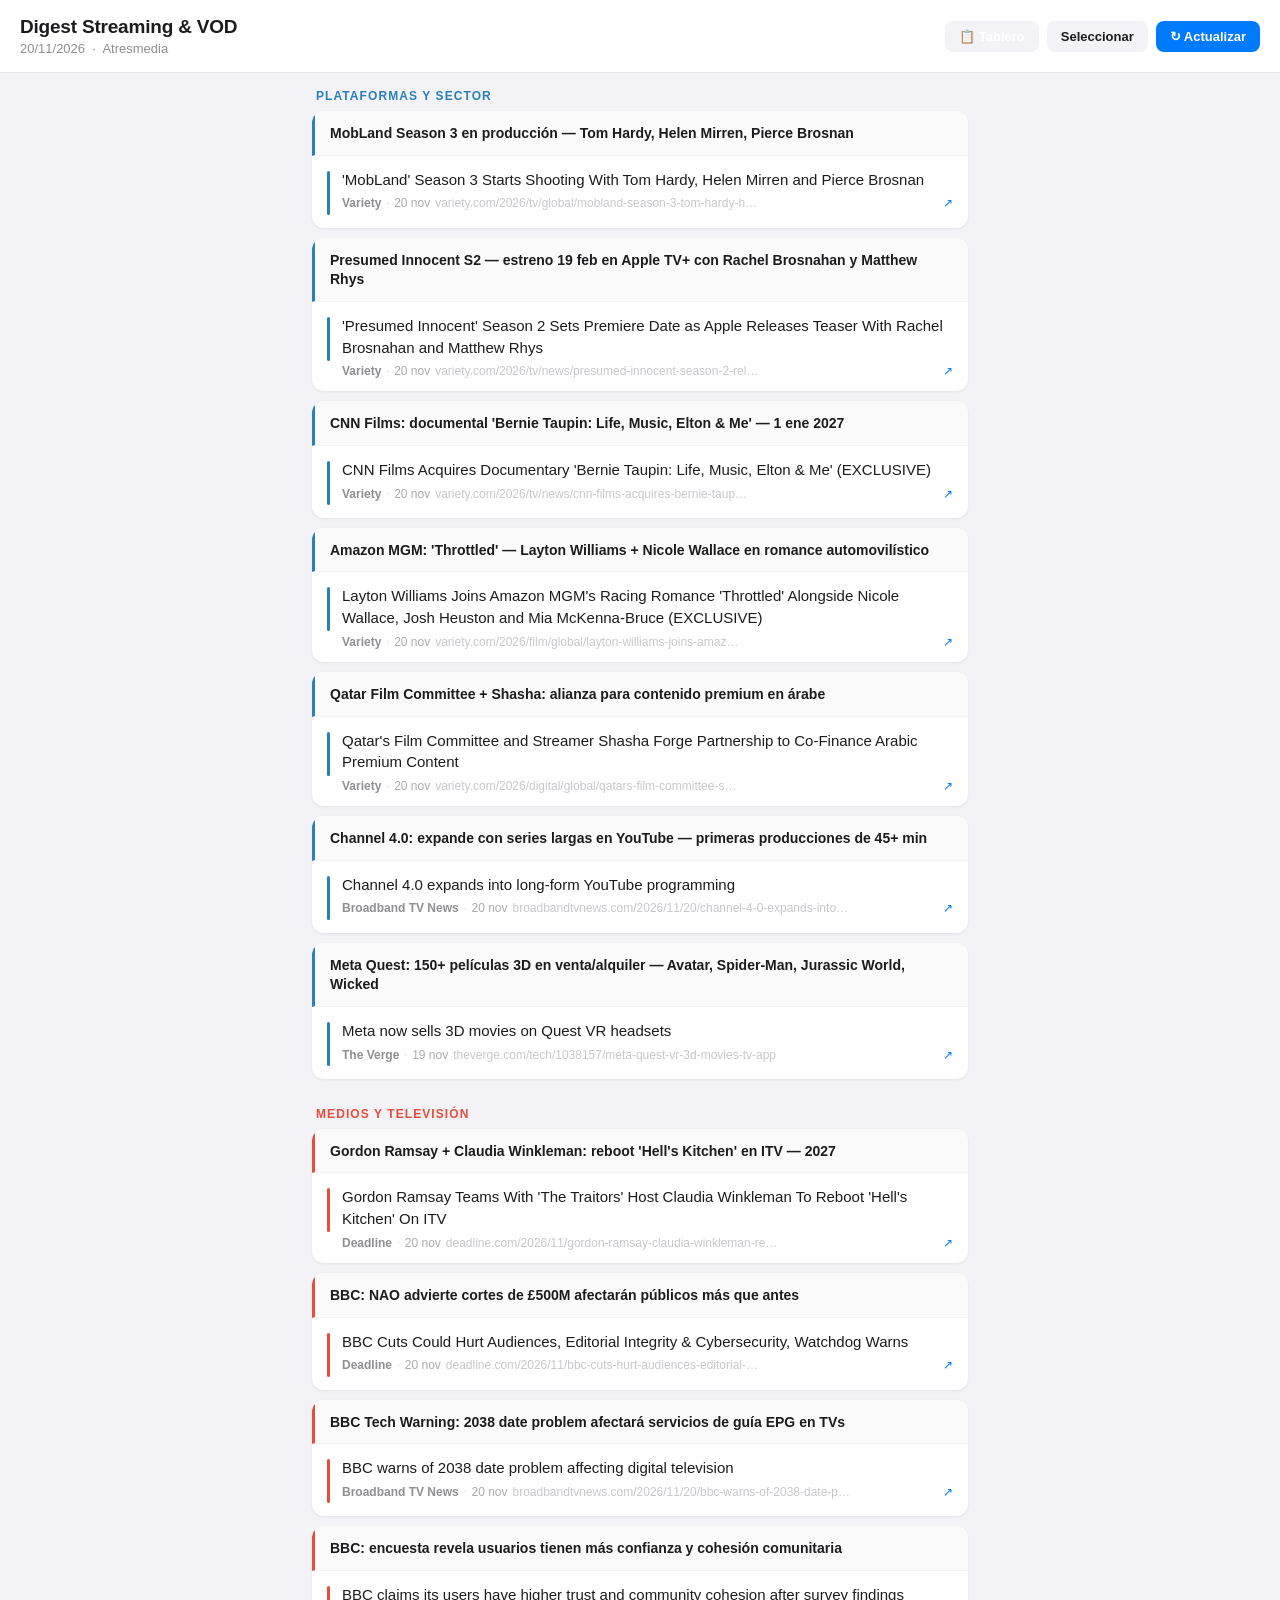
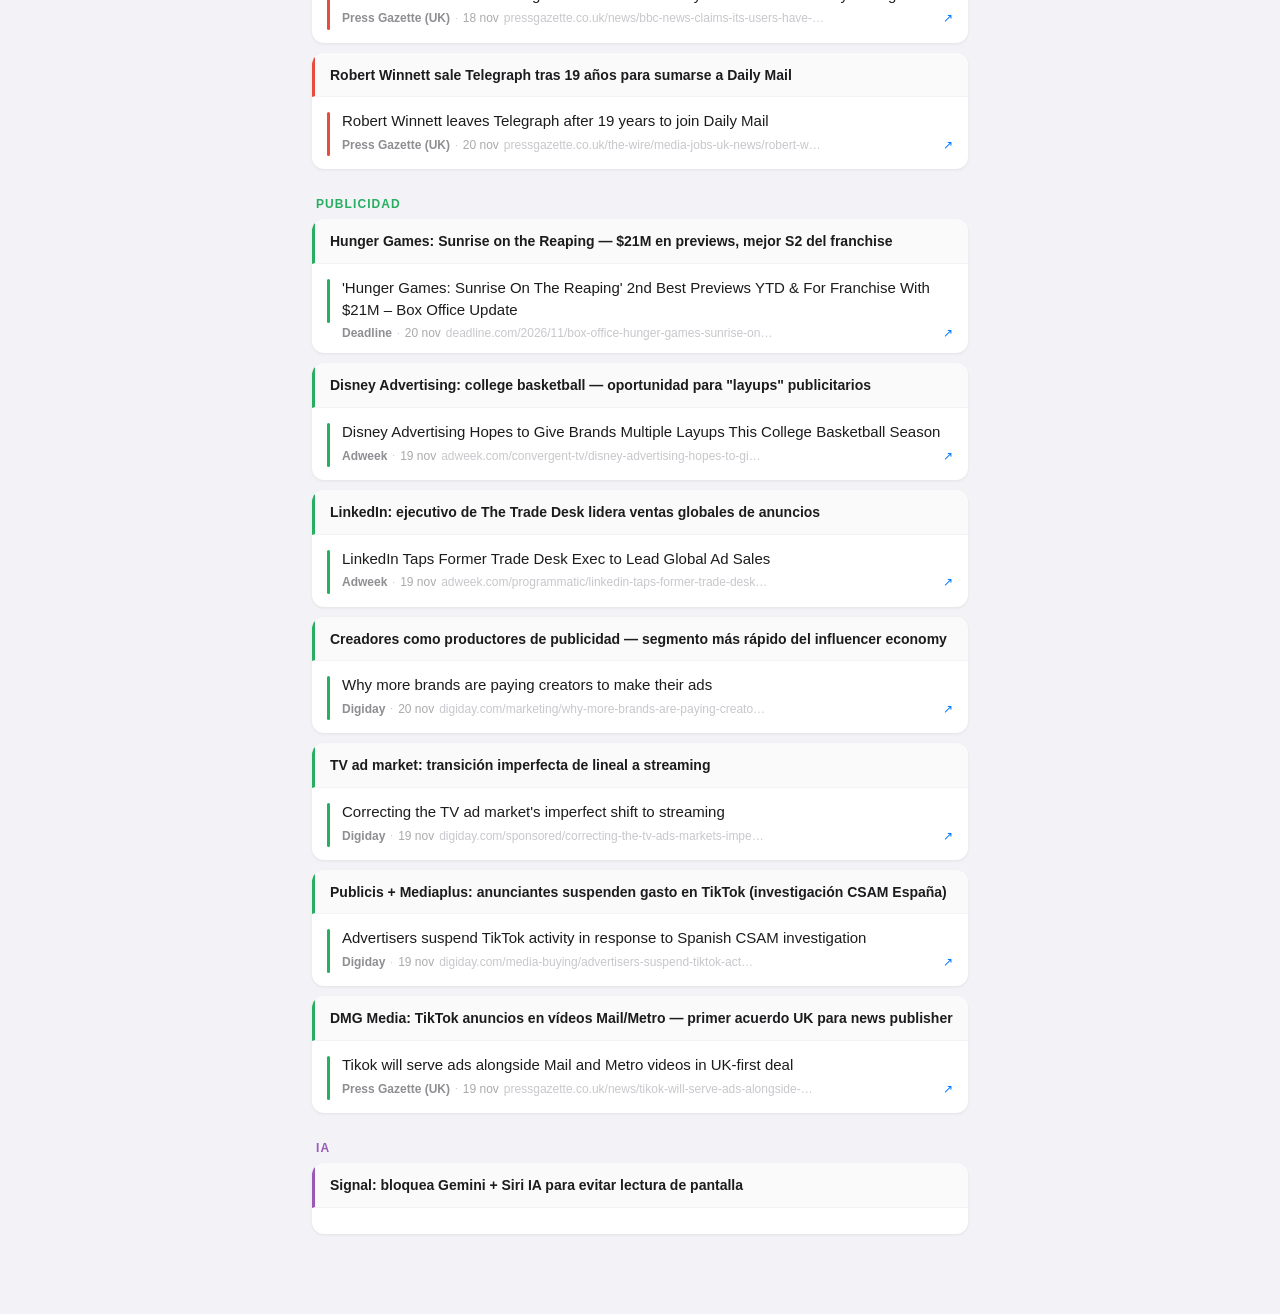
==== commit 6eef0ade: "Digest 20/11/2026" ====
--- a/index.html
+++ b/index.html
@@ -88,7 +88,7 @@
 <div class="site-header">
   <div>
     <h1>Digest Streaming &amp; VOD</h1>
-    <p>19/11/2026 &nbsp;·&nbsp; Atresmedia</p>
+    <p>20/11/2026 &nbsp;·&nbsp; Atresmedia</p>
   </div>
   <div style="display:flex;gap:8px;flex-shrink:0">
     <a href="board.html" class="btn-update" style="background:#f2f2f7;color:#1c1c1e">📋 Tablero</a>
@@ -114,202 +114,117 @@
 <div class="section-label" style="color:#2980b9">PLATAFORMAS Y SECTOR</div>
 
 <div class="group">
-<div class="group-title" style="border-left:3px solid #2980b9">Netflix: 'Afterlife With Archie' confirma elenco completo</div>
-<a class="card" href="https://variety.com/2026/tv/news/afterlife-with-archie-disney-show-cast-1236953281/" target="_blank" rel="noopener">
-<div class="card-accent" style="background:#2980b9"></div>
-<div class="card-body">
-<div class="card-title">'Afterlife With Archie' Disney+ Show Casts Archie, Betty, Veronica, Jughead and Sabrina the Teenage Witch</div>
+<div class="group-title" style="border-left:3px solid #2980b9">MobLand Season 3 en producción — Tom Hardy, Helen Mirren, Pierce Brosnan</div>
+<a class="card" href="https://variety.com/2026/tv/global/mobland-season-3-tom-hardy-helen-mirren-1236954158/" target="_blank" rel="noopener">
+<div class="card-accent" style="background:#2980b9"></div>
+<div class="card-body">
+<div class="card-title">'MobLand' Season 3 Starts Shooting With Tom Hardy, Helen Mirren and Pierce Brosnan</div>
 <div class="card-meta">
 <span class="card-source">Variety</span>
+<span class="card-sep">·</span><span class="card-date">20 nov</span>
+<span class="card-url">variety.com/2026/tv/global/mobland-season-3-tom-hardy-h…</span>
+<span class="card-ext">↗</span>
+</div>
+</div>
+<div class="card-check"></div>
+</a>
+</div>
+
+<div class="group">
+<div class="group-title" style="border-left:3px solid #2980b9">Presumed Innocent S2 — estreno 19 feb en Apple TV+ con Rachel Brosnahan y Matthew Rhys</div>
+<a class="card" href="https://variety.com/2026/tv/news/presumed-innocent-season-2-release-date-trailer-1236953834/" target="_blank" rel="noopener">
+<div class="card-accent" style="background:#2980b9"></div>
+<div class="card-body">
+<div class="card-title">'Presumed Innocent' Season 2 Sets Premiere Date as Apple Releases Teaser With Rachel Brosnahan and Matthew Rhys</div>
+<div class="card-meta">
+<span class="card-source">Variety</span>
+<span class="card-sep">·</span><span class="card-date">20 nov</span>
+<span class="card-url">variety.com/2026/tv/news/presumed-innocent-season-2-rel…</span>
+<span class="card-ext">↗</span>
+</div>
+</div>
+<div class="card-check"></div>
+</a>
+</div>
+
+<div class="group">
+<div class="group-title" style="border-left:3px solid #2980b9">CNN Films: documental 'Bernie Taupin: Life, Music, Elton & Me' — 1 ene 2027</div>
+<a class="card" href="https://variety.com/2026/tv/news/cnn-films-acquires-bernie-taupin-documentary-elton-john-1236954105/" target="_blank" rel="noopener">
+<div class="card-accent" style="background:#2980b9"></div>
+<div class="card-body">
+<div class="card-title">CNN Films Acquires Documentary 'Bernie Taupin: Life, Music, Elton & Me' (EXCLUSIVE)</div>
+<div class="card-meta">
+<span class="card-source">Variety</span>
+<span class="card-sep">·</span><span class="card-date">20 nov</span>
+<span class="card-url">variety.com/2026/tv/news/cnn-films-acquires-bernie-taup…</span>
+<span class="card-ext">↗</span>
+</div>
+</div>
+<div class="card-check"></div>
+</a>
+</div>
+
+<div class="group">
+<div class="group-title" style="border-left:3px solid #2980b9">Amazon MGM: 'Throttled' — Layton Williams + Nicole Wallace en romance automovilístico</div>
+<a class="card" href="https://variety.com/2026/film/global/layton-williams-joins-amazon-racing-romance-throttled-1236954151/" target="_blank" rel="noopener">
+<div class="card-accent" style="background:#2980b9"></div>
+<div class="card-body">
+<div class="card-title">Layton Williams Joins Amazon MGM's Racing Romance 'Throttled' Alongside Nicole Wallace, Josh Heuston and Mia McKenna-Bruce (EXCLUSIVE)</div>
+<div class="card-meta">
+<span class="card-source">Variety</span>
+<span class="card-sep">·</span><span class="card-date">20 nov</span>
+<span class="card-url">variety.com/2026/film/global/layton-williams-joins-amaz…</span>
+<span class="card-ext">↗</span>
+</div>
+</div>
+<div class="card-check"></div>
+</a>
+</div>
+
+<div class="group">
+<div class="group-title" style="border-left:3px solid #2980b9">Qatar Film Committee + Shasha: alianza para contenido premium en árabe</div>
+<a class="card" href="https://variety.com/2026/digital/global/qatars-film-committee-shasha-arabic-premium-content-1236954055/" target="_blank" rel="noopener">
+<div class="card-accent" style="background:#2980b9"></div>
+<div class="card-body">
+<div class="card-title">Qatar's Film Committee and Streamer Shasha Forge Partnership to Co-Finance Arabic Premium Content</div>
+<div class="card-meta">
+<span class="card-source">Variety</span>
+<span class="card-sep">·</span><span class="card-date">20 nov</span>
+<span class="card-url">variety.com/2026/digital/global/qatars-film-committee-s…</span>
+<span class="card-ext">↗</span>
+</div>
+</div>
+<div class="card-check"></div>
+</a>
+</div>
+
+<div class="group">
+<div class="group-title" style="border-left:3px solid #2980b9">Channel 4.0: expande con series largas en YouTube — primeras producciones de 45+ min</div>
+<a class="card" href="https://www.broadbandtvnews.com/2026/11/20/channel-4-0-expands-into-long-form-youtube-programming/" target="_blank" rel="noopener">
+<div class="card-accent" style="background:#2980b9"></div>
+<div class="card-body">
+<div class="card-title">Channel 4.0 expands into long-form YouTube programming</div>
+<div class="card-meta">
+<span class="card-source">Broadband TV News</span>
+<span class="card-sep">·</span><span class="card-date">20 nov</span>
+<span class="card-url">broadbandtvnews.com/2026/11/20/channel-4-0-expands-into…</span>
+<span class="card-ext">↗</span>
+</div>
+</div>
+<div class="card-check"></div>
+</a>
+</div>
+
+<div class="group">
+<div class="group-title" style="border-left:3px solid #2980b9">Meta Quest: 150+ películas 3D en venta/alquiler — Avatar, Spider-Man, Jurassic World, Wicked</div>
+<a class="card" href="https://www.theverge.com/tech/1038157/meta-quest-vr-3d-movies-tv-app" target="_blank" rel="noopener">
+<div class="card-accent" style="background:#2980b9"></div>
+<div class="card-body">
+<div class="card-title">Meta now sells 3D movies on Quest VR headsets</div>
+<div class="card-meta">
+<span class="card-source">The Verge</span>
 <span class="card-sep">·</span><span class="card-date">19 nov</span>
-<span class="card-url">variety.com/2026/tv/news/afterlife-with-archie-disney-s…</span>
-<span class="card-ext">↗</span>
-</div>
-</div>
-<div class="card-check"></div>
-</a>
-</div>
-
-<div class="group">
-<div class="group-title" style="border-left:3px solid #2980b9">Disney+: 'Ozzy Fox' serie animada — estreno 5 dic</div>
-<a class="card" href="https://variety.com/2026/tv/news/ozzy-fox-disney-plus-release-date-1236953192/" target="_blank" rel="noopener">
-<div class="card-accent" style="background:#2980b9"></div>
-<div class="card-body">
-<div class="card-title">'Ozzy Fox' Animated Musical Series Sets Disney+ Release Date</div>
-<div class="card-meta">
-<span class="card-source">Variety</span>
-<span class="card-sep">·</span><span class="card-date">19 nov</span>
-<span class="card-url">variety.com/2026/tv/news/ozzy-fox-disney-plus-release-d…</span>
-<span class="card-ext">↗</span>
-</div>
-</div>
-<div class="card-check"></div>
-</a>
-</div>
-
-<div class="group">
-<div class="group-title" style="border-left:3px solid #2980b9">Peacock: 'Dig' podcast con Brennan Lee Mulligan</div>
-<a class="card" href="https://variety.com/2026/tv/news/brennan-lee-mulligan-host-dig-podcast-1236953140/" target="_blank" rel="noopener">
-<div class="card-accent" style="background:#2980b9"></div>
-<div class="card-body">
-<div class="card-title">Dropout's Brennan Lee Mulligan to Host Peacock's 'Dig' TV Series Companion Podcast</div>
-<div class="card-meta">
-<span class="card-source">Variety</span>
-<span class="card-sep">·</span><span class="card-date">19 nov</span>
-<span class="card-url">variety.com/2026/tv/news/brennan-lee-mulligan-host-dig-…</span>
-<span class="card-ext">↗</span>
-</div>
-</div>
-<div class="card-check"></div>
-</a>
-</div>
-
-<div class="group">
-<div class="group-title" style="border-left:3px solid #2980b9">Netflix: 'The Altruists' con Julia Garner sobre FTX</div>
-<a class="card" href="https://www.hollywoodreporter.com/tv/tv-reviews/the-altruists-review-julia-garner-anthony-boyle-netflix-1236758009/" target="_blank" rel="noopener">
-<div class="card-accent" style="background:#2980b9"></div>
-<div class="card-body">
-<div class="card-title">'The Altruists' Review: Anthony Boyle and Julia Garner Make a Toxically Perfect Match in Netflix's Intriguing but Unsatisfying Crypto Love Story</div>
-<div class="card-meta">
-<span class="card-source">The Hollywood Reporter</span>
-<span class="card-sep">·</span><span class="card-date">19 nov</span>
-<span class="card-url">hollywoodreporter.com/tv/tv-reviews/the-altruists-revie…</span>
-<span class="card-ext">↗</span>
-</div>
-</div>
-<div class="card-check"></div>
-</a>
-</div>
-
-<div class="group">
-<div class="group-title" style="border-left:3px solid #2980b9">Netflix: Hannah Dodd + Nick Jonas en rom-com navideño</div>
-<a class="card" href="https://deadline.com/2026/11/hannah-dodd-nick-jonas-rom-com-netflix-1237229026/" target="_blank" rel="noopener">
-<div class="card-accent" style="background:#2980b9"></div>
-<div class="card-body">
-<div class="card-title">'Bridgerton' Star Hannah Dodd Joins Nick Jonas In Netflix Holiday Rom-Com 'The More The Merrier'</div>
-<div class="card-meta">
-<span class="card-source">Deadline</span>
-<span class="card-sep">·</span><span class="card-date">19 nov</span>
-<span class="card-url">deadline.com/2026/11/hannah-dodd-nick-jonas-rom-com-net…</span>
-<span class="card-ext">↗</span>
-</div>
-</div>
-<div class="card-check"></div>
-</a>
-</div>
-
-<div class="group">
-<div class="group-title" style="border-left:3px solid #2980b9">Hulu: 'Gilmore Girls' se muda de Netflix — Navidad 2026</div>
-<a class="card" href="https://deadline.com/2026/11/gilmore-girls-a-day-in-the-life-hulu-netflix-release-date-1237228477/" target="_blank" rel="noopener">
-<div class="card-accent" style="background:#2980b9"></div>
-<div class="card-body">
-<div class="card-title">'Gilmore Girls: A Day In The Life' Gets New Home On Hulu After Netflix Deal Ends, Release Date Set</div>
-<div class="card-meta">
-<span class="card-source">Deadline</span>
-<span class="card-sep">·</span><span class="card-date">19 nov</span>
-<span class="card-url">deadline.com/2026/11/gilmore-girls-a-day-in-the-life-hu…</span>
-<span class="card-ext">↗</span>
-</div>
-</div>
-<div class="card-check"></div>
-</a>
-</div>
-
-<div class="group">
-<div class="group-title" style="border-left:3px solid #2980b9">Netflix: 'The Beast In Me' S2 — Riley Keough + elenco de 'Daisy Jones'</div>
-<a class="card" href="https://deadline.com/2026/11/the-beast-in-me-riley-keough-cast-aaron-paul-1237228831/" target="_blank" rel="noopener">
-<div class="card-accent" style="background:#2980b9"></div>
-<div class="card-body">
-<div class="card-title">'The Beast In Me' Adds Riley Keough &amp; Her 'Daisy Jones' Younger Self To Main Cast; Aaron Paul Among 3 Recurring In Season 2</div>
-<div class="card-meta">
-<span class="card-source">Deadline</span>
-<span class="card-sep">·</span><span class="card-date">19 nov</span>
-<span class="card-url">deadline.com/2026/11/the-beast-in-me-riley-keough-cast-…</span>
-<span class="card-ext">↗</span>
-</div>
-</div>
-<div class="card-check"></div>
-</a>
-</div>
-
-<div class="group">
-<div class="group-title" style="border-left:3px solid #2980b9">Netflix: 'Living The Dream' serie animada — tráiler y fecha</div>
-<a class="card" href="https://deadline.com/2026/11/living-the-dream-netflix-trailer-release-date-1237228956/" target="_blank" rel="noopener">
-<div class="card-accent" style="background:#2980b9"></div>
-<div class="card-body">
-<div class="card-title">Netflix Animated Series 'Living The Dream' Gets Trailer &amp; Release Date</div>
-<div class="card-meta">
-<span class="card-source">Deadline</span>
-<span class="card-sep">·</span><span class="card-date">19 nov</span>
-<span class="card-url">deadline.com/2026/11/living-the-dream-netflix-trailer-r…</span>
-<span class="card-ext">↗</span>
-</div>
-</div>
-<div class="card-check"></div>
-</a>
-</div>
-
-<div class="group">
-<div class="group-title" style="border-left:3px solid #2980b9">Sky/Peacock: 'The Day of the Jackal' S2 con Eddie Redmayne — mar 2027</div>
-<a class="card" href="https://www.hollywoodreporter.com/tv/tv-news/day-of-the-jackal-season-2-eddie-redmayne-photo-date-first-1236759241/" target="_blank" rel="noopener">
-<div class="card-accent" style="background:#2980b9"></div>
-<div class="card-body">
-<div class="card-title">'The Day of the Jackal' Season 2: Eddie Redmayne Back as Globe-Trotting Assassin in First Look</div>
-<div class="card-meta">
-<span class="card-source">The Hollywood Reporter</span>
-<span class="card-sep">·</span><span class="card-date">19 nov</span>
-<span class="card-url">hollywoodreporter.com/tv/tv-news/day-of-the-jackal-seas…</span>
-<span class="card-ext">↗</span>
-</div>
-</div>
-<div class="card-check"></div>
-</a>
-</div>
-
-<div class="group">
-<div class="group-title" style="border-left:3px solid #2980b9">BBC/BritBox: 'The Loch Ness Mysteries' con Melissa George</div>
-<a class="card" href="https://deadline.com/2026/11/the-loch-ness-mysteries-melissa-george-bbc-britbox-series-1237228077/" target="_blank" rel="noopener">
-<div class="card-accent" style="background:#2980b9"></div>
-<div class="card-body">
-<div class="card-title">Melissa George Leading BBC-BritBox Detective Series 'The Loch Ness Mysteries'</div>
-<div class="card-meta">
-<span class="card-source">Deadline</span>
-<span class="card-sep">·</span><span class="card-date">19 nov</span>
-<span class="card-url">deadline.com/2026/11/the-loch-ness-mysteries-melissa-ge…</span>
-<span class="card-ext">↗</span>
-</div>
-</div>
-<div class="card-check"></div>
-</a>
-</div>
-
-<div class="group">
-<div class="group-title" style="border-left:3px solid #2980b9">Aardman + Pokémon: serie de stop motion 'Tales' para Disney+</div>
-<a class="card" href="https://deadline.com/2026/11/aardman-bosses-pokemon-tales-disney-plus-tiktok-1237228905/" target="_blank" rel="noopener">
-<div class="card-accent" style="background:#2980b9"></div>
-<div class="card-body">
-<div class="card-title">How A "Mysterious" Message Kickstarted Aardman's Gamechanging Pact With Pokémon</div>
-<div class="card-meta">
-<span class="card-source">Deadline</span>
-<span class="card-sep">·</span><span class="card-date">19 nov</span>
-<span class="card-url">deadline.com/2026/11/aardman-bosses-pokemon-tales-disne…</span>
-<span class="card-ext">↗</span>
-</div>
-</div>
-<div class="card-check"></div>
-</a>
-</div>
-
-<div class="group">
-<div class="group-title" style="border-left:3px solid #2980b9">Vodafone UK: servicio TV en clientes 5G broadband + Netflix</div>
-<a class="card" href="https://www.broadbandtvnews.com/2026/11/19/vodafone-expands-tv-service-to-5g-broadband-customers/" target="_blank" rel="noopener">
-<div class="card-accent" style="background:#2980b9"></div>
-<div class="card-body">
-<div class="card-title">Vodafone expands TV service to 5G broadband customers</div>
-<div class="card-meta">
-<span class="card-source">Broadband TV News</span>
-<span class="card-sep">·</span><span class="card-date">19 nov</span>
-<span class="card-url">broadbandtvnews.com/2026/11/19/vodafone-expands-tv-serv…</span>
+<span class="card-url">theverge.com/tech/1038157/meta-quest-vr-3d-movies-tv-app</span>
 <span class="card-ext">↗</span>
 </div>
 </div>
@@ -323,60 +238,201 @@
 <div class="section-label" style="color:#e74c3c">MEDIOS Y TELEVISIÓN</div>
 
 <div class="group">
-<div class="group-title" style="border-left:3px solid #e74c3c">ITV Sky deal: 'Love Island' e 'I'm A Celebrity' permanecen en abierto</div>
-<a class="card" href="https://deadline.com/2026/11/love-island-im-a-celebrity-remain-itv-sky-deal-completes-1237229007/" target="_blank" rel="noopener">
+<div class="group-title" style="border-left:3px solid #e74c3c">Gordon Ramsay + Claudia Winkleman: reboot 'Hell's Kitchen' en ITV — 2027</div>
+<a class="card" href="https://deadline.com/2026/11/gordon-ramsay-claudia-winkleman-reboot-hells-kitchen-itv-1237230028/" target="_blank" rel="noopener">
 <div class="card-accent" style="background:#e74c3c"></div>
 <div class="card-body">
-<div class="card-title">Biggest ITV Shows Like 'Love Island' &amp; 'I'm A Celebrity' To Remain Free-To-Air Once Sky Deal Completes</div>
+<div class="card-title">Gordon Ramsay Teams With 'The Traitors' Host Claudia Winkleman To Reboot 'Hell's Kitchen' On ITV</div>
 <div class="card-meta">
 <span class="card-source">Deadline</span>
+<span class="card-sep">·</span><span class="card-date">20 nov</span>
+<span class="card-url">deadline.com/2026/11/gordon-ramsay-claudia-winkleman-re…</span>
+<span class="card-ext">↗</span>
+</div>
+</div>
+<div class="card-check"></div>
+</a>
+</div>
+
+<div class="group">
+<div class="group-title" style="border-left:3px solid #e74c3c">BBC: NAO advierte cortes de £500M afectarán públicos más que antes</div>
+<a class="card" href="https://deadline.com/2026/11/bbc-cuts-hurt-audiences-editorial-integrity-cybersecurity-1237229946/" target="_blank" rel="noopener">
+<div class="card-accent" style="background:#e74c3c"></div>
+<div class="card-body">
+<div class="card-title">BBC Cuts Could Hurt Audiences, Editorial Integrity & Cybersecurity, Watchdog Warns</div>
+<div class="card-meta">
+<span class="card-source">Deadline</span>
+<span class="card-sep">·</span><span class="card-date">20 nov</span>
+<span class="card-url">deadline.com/2026/11/bbc-cuts-hurt-audiences-editorial-…</span>
+<span class="card-ext">↗</span>
+</div>
+</div>
+<div class="card-check"></div>
+</a>
+</div>
+
+<div class="group">
+<div class="group-title" style="border-left:3px solid #e74c3c">BBC Tech Warning: 2038 date problem afectará servicios de guía EPG en TVs</div>
+<a class="card" href="https://www.broadbandtvnews.com/2026/11/20/bbc-warns-of-2038-date-problem-affecting-digital-television/" target="_blank" rel="noopener">
+<div class="card-accent" style="background:#e74c3c"></div>
+<div class="card-body">
+<div class="card-title">BBC warns of 2038 date problem affecting digital television</div>
+<div class="card-meta">
+<span class="card-source">Broadband TV News</span>
+<span class="card-sep">·</span><span class="card-date">20 nov</span>
+<span class="card-url">broadbandtvnews.com/2026/11/20/bbc-warns-of-2038-date-p…</span>
+<span class="card-ext">↗</span>
+</div>
+</div>
+<div class="card-check"></div>
+</a>
+</div>
+
+<div class="group">
+<div class="group-title" style="border-left:3px solid #e74c3c">BBC: encuesta revela usuarios tienen más confianza y cohesión comunitaria</div>
+<a class="card" href="https://pressgazette.co.uk/news/bbc-news-claims-its-users-have-higher-trust-and-community-cohesion-after-survey-findings/" target="_blank" rel="noopener">
+<div class="card-accent" style="background:#e74c3c"></div>
+<div class="card-body">
+<div class="card-title">BBC claims its users have higher trust and community cohesion after survey findings</div>
+<div class="card-meta">
+<span class="card-source">Press Gazette (UK)</span>
+<span class="card-sep">·</span><span class="card-date">18 nov</span>
+<span class="card-url">pressgazette.co.uk/news/bbc-news-claims-its-users-have-…</span>
+<span class="card-ext">↗</span>
+</div>
+</div>
+<div class="card-check"></div>
+</a>
+</div>
+
+<div class="group">
+<div class="group-title" style="border-left:3px solid #e74c3c">Robert Winnett sale Telegraph tras 19 años para sumarse a Daily Mail</div>
+<a class="card" href="https://pressgazette.co.uk/the-wire/media-jobs-uk-news/robert-winnett-leaves-telegraph-after-19-years-to-join-daily-mail/" target="_blank" rel="noopener">
+<div class="card-accent" style="background:#e74c3c"></div>
+<div class="card-body">
+<div class="card-title">Robert Winnett leaves Telegraph after 19 years to join Daily Mail</div>
+<div class="card-meta">
+<span class="card-source">Press Gazette (UK)</span>
+<span class="card-sep">·</span><span class="card-date">20 nov</span>
+<span class="card-url">pressgazette.co.uk/the-wire/media-jobs-uk-news/robert-w…</span>
+<span class="card-ext">↗</span>
+</div>
+</div>
+<div class="card-check"></div>
+</a>
+</div>
+
+</div>
+
+<div class="section">
+<div class="section-label" style="color:#27ae60">PUBLICIDAD</div>
+
+<div class="group">
+<div class="group-title" style="border-left:3px solid #27ae60">Hunger Games: Sunrise on the Reaping — $21M en previews, mejor S2 del franchise</div>
+<a class="card" href="https://deadline.com/2026/11/box-office-hunger-games-sunrise-on-the-reaping-1237229925/" target="_blank" rel="noopener">
+<div class="card-accent" style="background:#27ae60"></div>
+<div class="card-body">
+<div class="card-title">'Hunger Games: Sunrise On The Reaping' 2nd Best Previews YTD & For Franchise With $21M – Box Office Update</div>
+<div class="card-meta">
+<span class="card-source">Deadline</span>
+<span class="card-sep">·</span><span class="card-date">20 nov</span>
+<span class="card-url">deadline.com/2026/11/box-office-hunger-games-sunrise-on…</span>
+<span class="card-ext">↗</span>
+</div>
+</div>
+<div class="card-check"></div>
+</a>
+</div>
+
+<div class="group">
+<div class="group-title" style="border-left:3px solid #27ae60">Disney Advertising: college basketball — oportunidad para "layups" publicitarios</div>
+<a class="card" href="https://www.adweek.com/convergent-tv/disney-advertising-hopes-to-give-brands-multiple-layups-this-college-basketball-season/" target="_blank" rel="noopener">
+<div class="card-accent" style="background:#27ae60"></div>
+<div class="card-body">
+<div class="card-title">Disney Advertising Hopes to Give Brands Multiple Layups This College Basketball Season</div>
+<div class="card-meta">
+<span class="card-source">Adweek</span>
 <span class="card-sep">·</span><span class="card-date">19 nov</span>
-<span class="card-url">deadline.com/2026/11/love-island-im-a-celebrity-remain-…</span>
-<span class="card-ext">↗</span>
-</div>
-</div>
-<div class="card-check"></div>
-</a>
-</div>
-
-<div class="group">
-<div class="group-title" style="border-left:3px solid #e74c3c">BBC Deputy Director: preocupación por decisiones creativas de EE.UU.</div>
-<a class="card" href="https://deadline.com/2026/11/bbc-talfan-davies-russell-brand-youtube-creative-choices-us-1237228949/" target="_blank" rel="noopener">
-<div class="card-accent" style="background:#e74c3c"></div>
-<div class="card-body">
-<div class="card-title">BBC Deputy Boss Questions Impact Of "Creative Choices Taken On West Coast Of United States" On UK Audiences</div>
-<div class="card-meta">
-<span class="card-source">Deadline</span>
+<span class="card-url">adweek.com/convergent-tv/disney-advertising-hopes-to-gi…</span>
+<span class="card-ext">↗</span>
+</div>
+</div>
+<div class="card-check"></div>
+</a>
+</div>
+
+<div class="group">
+<div class="group-title" style="border-left:3px solid #27ae60">LinkedIn: ejecutivo de The Trade Desk lidera ventas globales de anuncios</div>
+<a class="card" href="https://www.adweek.com/programmatic/linkedin-taps-former-trade-desk-exec-to-lead-global-ad-sales/" target="_blank" rel="noopener">
+<div class="card-accent" style="background:#27ae60"></div>
+<div class="card-body">
+<div class="card-title">LinkedIn Taps Former Trade Desk Exec to Lead Global Ad Sales</div>
+<div class="card-meta">
+<span class="card-source">Adweek</span>
 <span class="card-sep">·</span><span class="card-date">19 nov</span>
-<span class="card-url">deadline.com/2026/11/bbc-talfan-davies-russell-brand-yo…</span>
-<span class="card-ext">↗</span>
-</div>
-</div>
-<div class="card-check"></div>
-</a>
-</div>
-
-<div class="group">
-<div class="group-title" style="border-left:3px solid #e74c3c">Kyiv Independent: 5 años con equipo de 100 y $4M ingresos anuales</div>
-<a class="card" href="https://pressgazette.co.uk/news/kyiv-independent-sees-future-beyond-ukraine-in-age-of-confrontation/" target="_blank" rel="noopener">
-<div class="card-accent" style="background:#e74c3c"></div>
-<div class="card-body">
-<div class="card-title">Kyiv Independent sees future beyond Ukraine in 'age of confrontation'</div>
-<div class="card-meta">
-<span class="card-source">Press Gazette (UK)</span>
+<span class="card-url">adweek.com/programmatic/linkedin-taps-former-trade-desk…</span>
+<span class="card-ext">↗</span>
+</div>
+</div>
+<div class="card-check"></div>
+</a>
+</div>
+
+<div class="group">
+<div class="group-title" style="border-left:3px solid #27ae60">Creadores como productores de publicidad — segmento más rápido del influencer economy</div>
+<a class="card" href="https://digiday.com/marketing/why-more-brands-are-paying-creators-to-make-their-ads/?utm_campaign=digidaydis&utm_medium=rss&utm_source=general-rss" target="_blank" rel="noopener">
+<div class="card-accent" style="background:#27ae60"></div>
+<div class="card-body">
+<div class="card-title">Why more brands are paying creators to make their ads</div>
+<div class="card-meta">
+<span class="card-source">Digiday</span>
+<span class="card-sep">·</span><span class="card-date">20 nov</span>
+<span class="card-url">digiday.com/marketing/why-more-brands-are-paying-creato…</span>
+<span class="card-ext">↗</span>
+</div>
+</div>
+<div class="card-check"></div>
+</a>
+</div>
+
+<div class="group">
+<div class="group-title" style="border-left:3px solid #27ae60">TV ad market: transición imperfecta de lineal a streaming</div>
+<a class="card" href="https://digiday.com/sponsored/correcting-the-tv-ads-markets-imperfect-shift-to-streaming/?utm_campaign=digidaydis&utm_medium=rss&utm_source=general-rss" target="_blank" rel="noopener">
+<div class="card-accent" style="background:#27ae60"></div>
+<div class="card-body">
+<div class="card-title">Correcting the TV ad market's imperfect shift to streaming</div>
+<div class="card-meta">
+<span class="card-source">Digiday</span>
 <span class="card-sep">·</span><span class="card-date">19 nov</span>
-<span class="card-url">pressgazette.co.uk/news/kyiv-independent-sees-future-be…</span>
-<span class="card-ext">↗</span>
-</div>
-</div>
-<div class="card-check"></div>
-</a>
-</div>
-
-<div class="group">
-<div class="group-title" style="border-left:3px solid #e74c3c">DMG Media: acuerdo TikTok anuncios en vídeos Mail/Metro</div>
+<span class="card-url">digiday.com/sponsored/correcting-the-tv-ads-markets-impe…</span>
+<span class="card-ext">↗</span>
+</div>
+</div>
+<div class="card-check"></div>
+</a>
+</div>
+
+<div class="group">
+<div class="group-title" style="border-left:3px solid #27ae60">Publicis + Mediaplus: anunciantes suspenden gasto en TikTok (investigación CSAM España)</div>
+<a class="card" href="https://digiday.com/media-buying/advertisers-suspend-tiktok-activity-in-response-to-spanish-csam-investigation/?utm_campaign=digidaydis&utm_medium=rss&utm_source=general-rss" target="_blank" rel="noopener">
+<div class="card-accent" style="background:#27ae60"></div>
+<div class="card-body">
+<div class="card-title">Advertisers suspend TikTok activity in response to Spanish CSAM investigation</div>
+<div class="card-meta">
+<span class="card-source">Digiday</span>
+<span class="card-sep">·</span><span class="card-date">19 nov</span>
+<span class="card-url">digiday.com/media-buying/advertisers-suspend-tiktok-act…</span>
+<span class="card-ext">↗</span>
+</div>
+</div>
+<div class="card-check"></div>
+</a>
+</div>
+
+<div class="group">
+<div class="group-title" style="border-left:3px solid #27ae60">DMG Media: TikTok anuncios en vídeos Mail/Metro — primer acuerdo UK para news publisher</div>
 <a class="card" href="https://pressgazette.co.uk/news/tikok-will-serve-ads-alongside-mail-and-metro-videos-in-uk-first-deal-for-news-publisher/" target="_blank" rel="noopener">
-<div class="card-accent" style="background:#e74c3c"></div>
+<div class="card-accent" style="background:#27ae60"></div>
 <div class="card-body">
 <div class="card-title">Tikok will serve ads alongside Mail and Metro videos in UK-first deal</div>
 <div class="card-meta">
@@ -393,62 +449,12 @@
 </div>
 
 <div class="section">
-<div class="section-label" style="color:#27ae60">PUBLICIDAD</div>
-
-<div class="group">
-<div class="group-title" style="border-left:3px solid #27ae60">GTA 6: lanzamiento bate récords de tráfico internet</div>
-<a class="card" href="https://variety.com/2026/gaming/news/gta-6-launch-livestream-internet-traffic-records-1236953145/" target="_blank" rel="noopener">
-<div class="card-accent" style="background:#27ae60"></div>
-<div class="card-body">
-<div class="card-title">'GTA 6' Launch Breaks Internet Usage Records; Livestreams Hit Nearly 8 Million Views on Twitch, YouTube and More in First Hours of Release</div>
-<div class="card-meta">
-<span class="card-source">Variety</span>
-<span class="card-sep">·</span><span class="card-date">19 nov</span>
-<span class="card-url">variety.com/2026/gaming/news/gta-6-launch-livestream-in…</span>
-<span class="card-ext">↗</span>
-</div>
-</div>
-<div class="card-check"></div>
-</a>
-</div>
-
-<div class="group">
-<div class="group-title" style="border-left:3px solid #27ae60">GTA 6 windsfall para creadores — pero competencia muy cerrada</div>
-<a class="card" href="https://digiday.com/media/gta-6-could-be-a-windfall-for-creators-but-standing-out-will-be-tough/?utm_campaign=digidaydis&utm_medium=rss&utm_source=general-rss" target="_blank" rel="noopener">
-<div class="card-accent" style="background:#27ae60"></div>
-<div class="card-body">
-<div class="card-title">GTA 6 could be a windfall for creators, but standing out will be tough</div>
-<div class="card-meta">
-<span class="card-source">Digiday</span>
-<span class="card-sep">·</span><span class="card-date">19 nov</span>
-<span class="card-url">digiday.com/media/gta-6-could-be-a-windfall-for-creator…</span>
-<span class="card-ext">↗</span>
-</div>
-</div>
-<div class="card-check"></div>
-</a>
-</div>
-
-<div class="group">
-<div class="group-title" style="border-left:3px solid #27ae60">Publicis + Mediaplus: anunciantes suspenden gasto en TikTok (CSAM España)</div>
-<a class="card" href="https://digiday.com/media-buying/advertisers-suspend-tiktok-activity-in-response-to-spanish-csam-investigation/?utm_campaign=digidaydis&utm_medium=rss&utm_source=general-rss" target="_blank" rel="noopener">
-<div class="card-accent" style="background:#27ae60"></div>
-<div class="card-body">
-<div class="card-title">Advertisers suspend TikTok activity in response to Spanish CSAM investigation</div>
-<div class="card-meta">
-<span class="card-source">Digiday</span>
-<span class="card-sep">·</span><span class="card-date">19 nov</span>
-<span class="card-url">digiday.com/media-buying/advertisers-suspend-tiktok-act…</span>
-<span class="card-ext">↗</span>
-</div>
-</div>
-<div class="card-check"></div>
-</a>
-</div>
-
-<div class="group">
-<div class="group-title" style="border-left:3px solid #27ae60">Creadores como productores de publicidad — mercado $116B</div>
-<a class="card" href="https://digiday.com/media-buying/brands-booking-creators-to-make-their-ads-are-pushing-up-116b-global-influencer-market/?utm_campaign=digidaydis&utm_medium=rss&utm_source=general-rss" target
+<div class="section-label" style="color:#9b59b6">IA</div>
+
+<div class="group">
+<div class="group-title" style="border-left:3px solid #9b59b6">Signal: bloquea Gemini + Siri IA para evitar lectura de pantalla</div>
+<a class="card" href="https://www.theverge.com/ai-artificial-intelligence/1038390/signal-blocking-ai-agent-screenshots-mobile-app" target="_blank" rel="noopener">
+<div class="card-accent" style="background:#9b
 <script>
 /* ── Añadir card-check a todas las cards que no lo tengan ── */
 document.querySelectorAll('.card').forEach(function(card) {
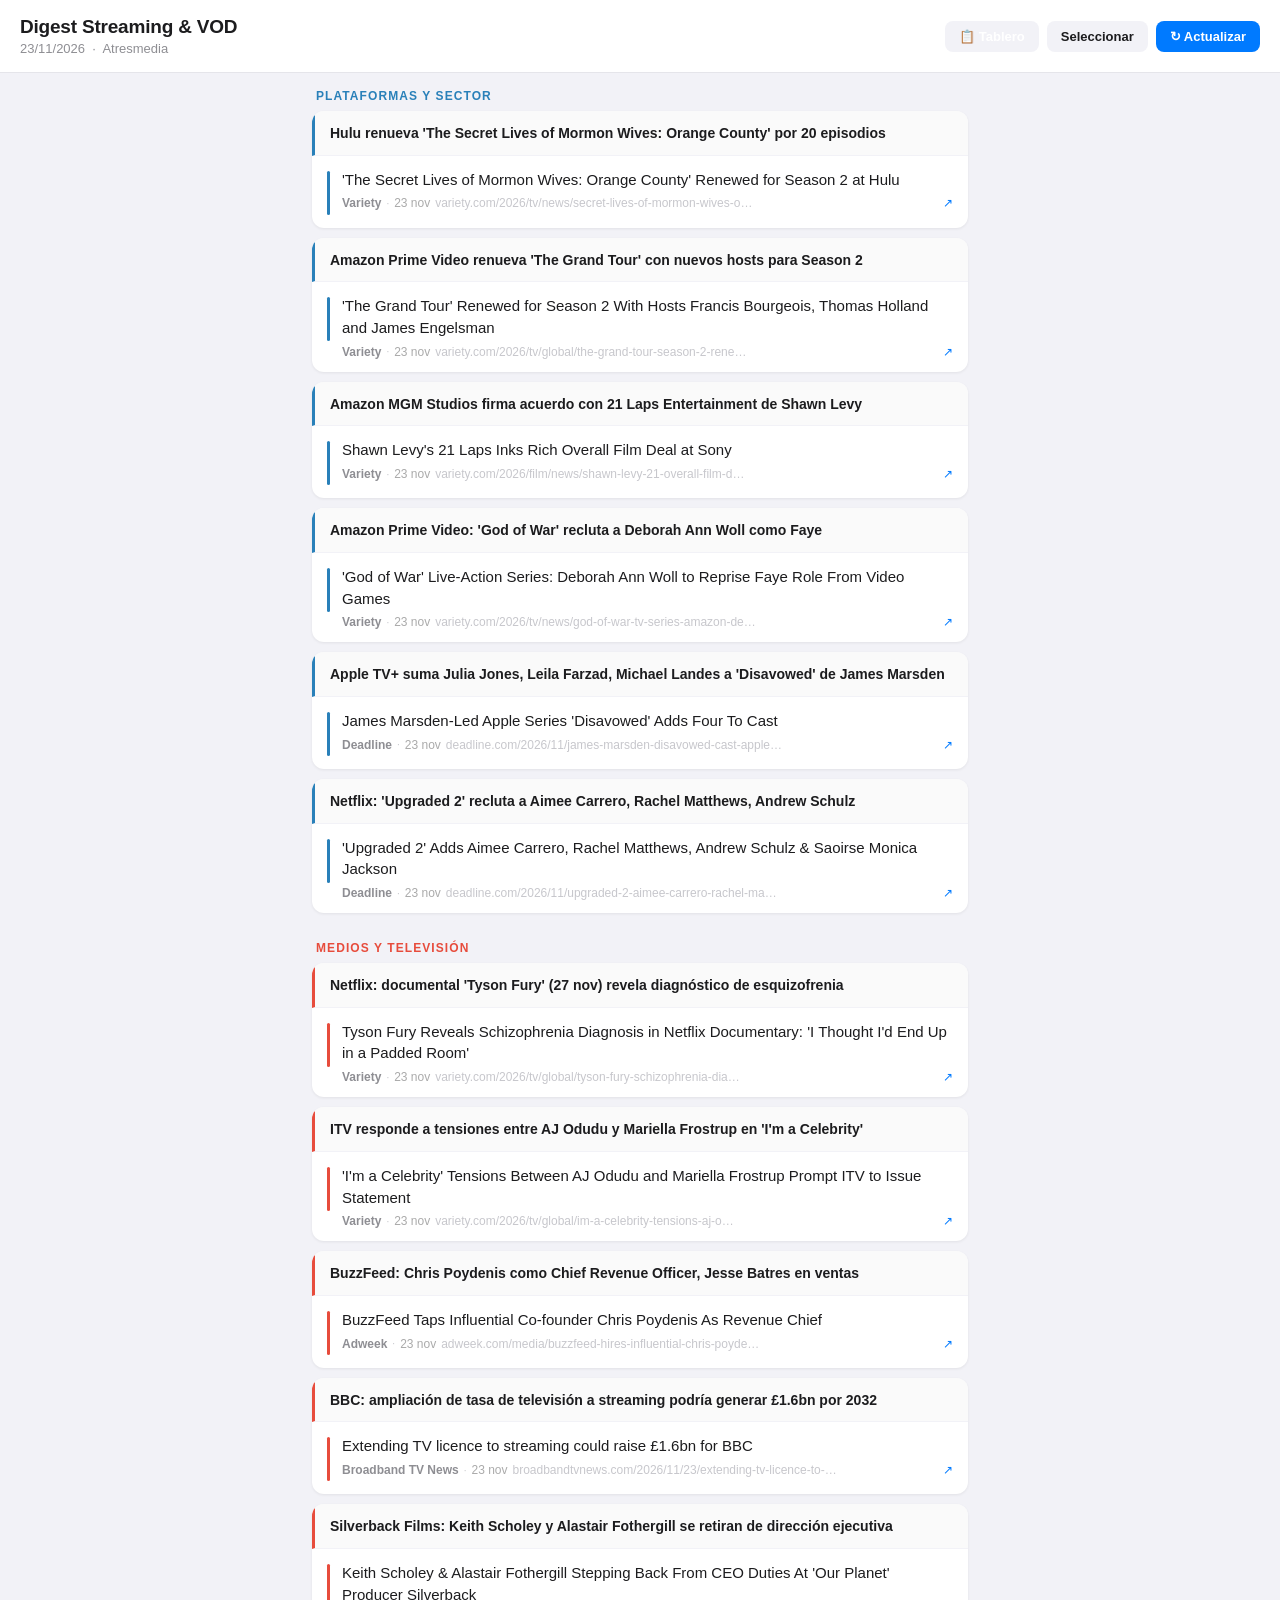
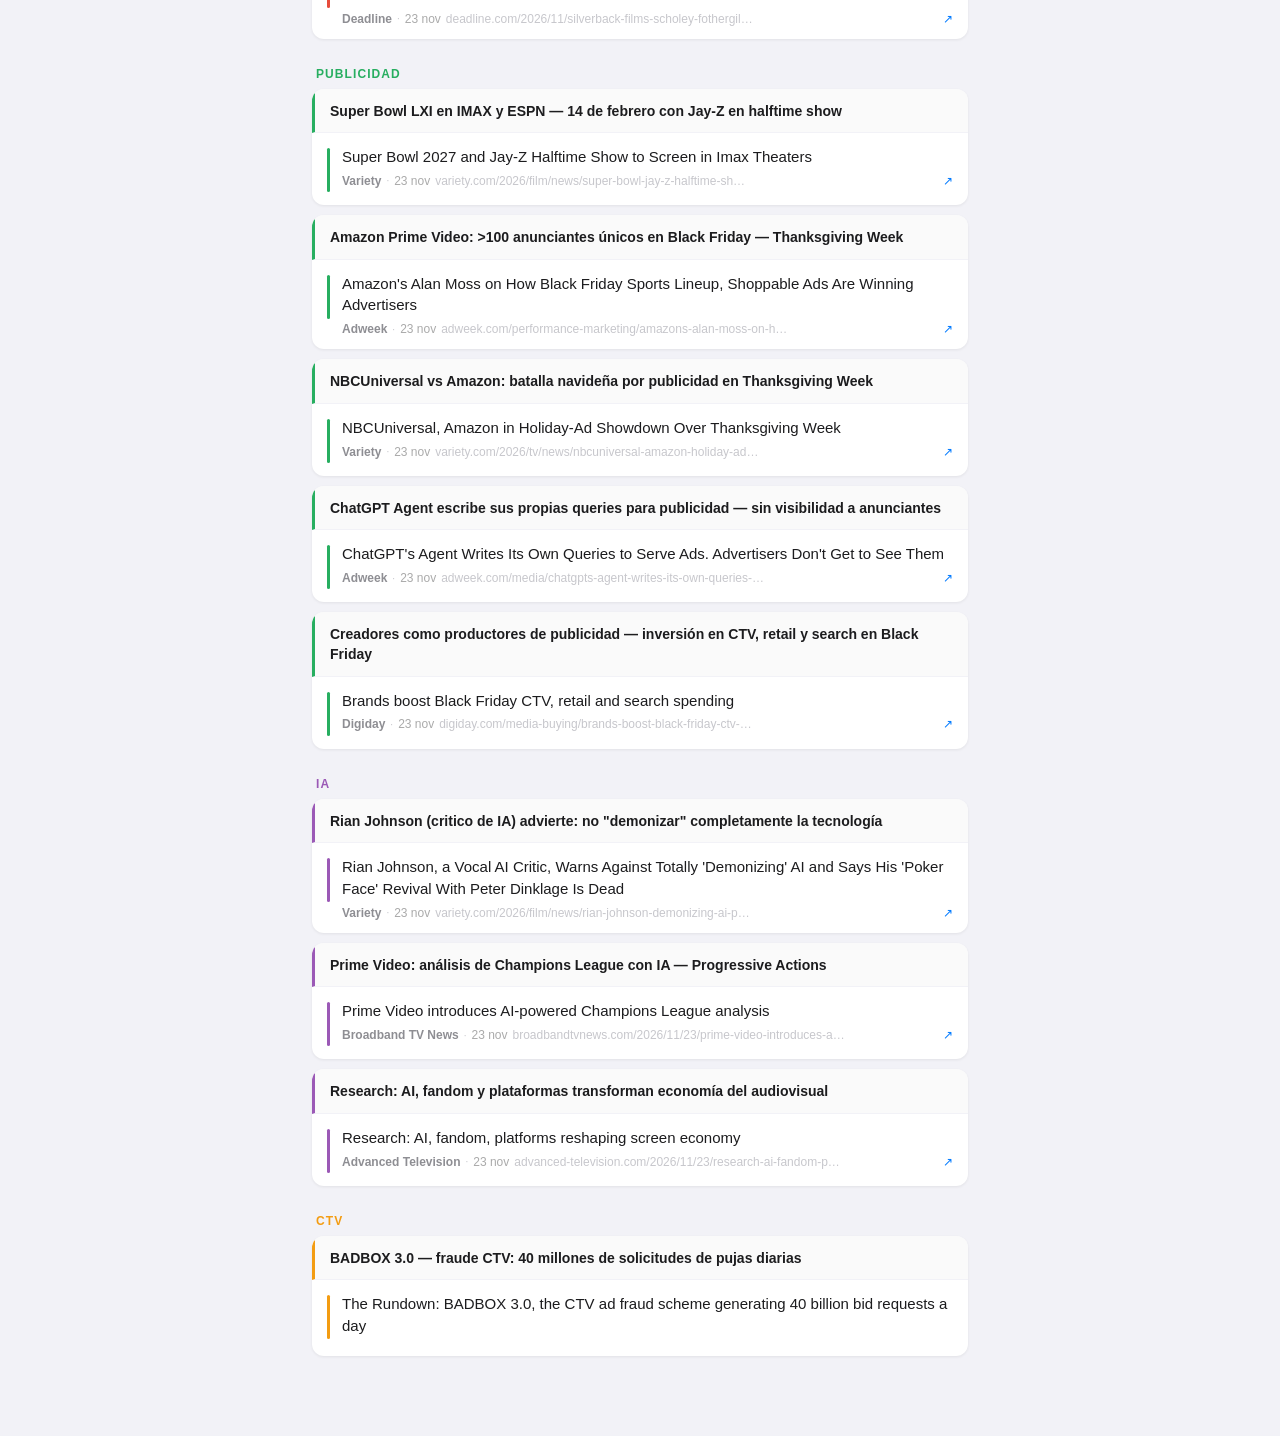
==== commit 8114a1a7: "Digest 23/11/2026" ====
--- a/index.html
+++ b/index.html
@@ -43,9 +43,6 @@
 .btn-select.active{background:#007aff;color:#fff}
 body.select-mode .card{user-select:none}
 body.select-mode .card:hover{background:#f0f6ff}
-.site-header{background:#fff;border-bottom:1px solid #e5e5ea;padding:16px 20px;position:sticky;top:0;z-index:10;display:flex !important;align-items:center !important;justify-content:space-between !important;gap:12px}
-.site-header h1{font-size:19px;font-weight:700;letter-spacing:-.2px}
-.site-header p{font-size:13px;color:#8e8e93;margin-top:3px}
 .save-bar{position:fixed;bottom:0;left:0;right:0;background:#fff;border-top:1px solid #e5e5ea;padding:12px 20px;display:none;align-items:center;justify-content:space-between;gap:12px;z-index:20;box-shadow:0 -2px 12px rgba(0,0,0,.08)}
 .save-bar.visible{display:flex}
 .save-bar-text{font-size:14px;color:#3a3a3c;font-weight:500}
@@ -88,7 +85,7 @@
 <div class="site-header">
   <div>
     <h1>Digest Streaming &amp; VOD</h1>
-    <p>20/11/2026 &nbsp;·&nbsp; Atresmedia</p>
+    <p>23/11/2026 &nbsp;·&nbsp; Atresmedia</p>
   </div>
   <div style="display:flex;gap:8px;flex-shrink:0">
     <a href="board.html" class="btn-update" style="background:#f2f2f7;color:#1c1c1e">📋 Tablero</a>
@@ -103,8 +100,8 @@
 <div class="toast" id="toast"></div>
 
 <div class="save-bar" id="save-bar">
-  <span class="save-bar-text" id="save-bar-text">0 noticias seleccionadas</span>
-  <button class="btn-save" id="btn-save" onclick="saveToBoard()" disabled>Guardar en tablero →</button>
+<span class="save-bar-text" id="save-bar-text">0 noticias seleccionadas</span>
+<button class="btn-save" id="btn-save" onclick="saveToBoard()" disabled>Guardar en tablero →</button>
 </div>
 <div class="toast" id="toast"></div>
 
@@ -114,117 +111,100 @@
 <div class="section-label" style="color:#2980b9">PLATAFORMAS Y SECTOR</div>
 
 <div class="group">
-<div class="group-title" style="border-left:3px solid #2980b9">MobLand Season 3 en producción — Tom Hardy, Helen Mirren, Pierce Brosnan</div>
-<a class="card" href="https://variety.com/2026/tv/global/mobland-season-3-tom-hardy-helen-mirren-1236954158/" target="_blank" rel="noopener">
+<div class="group-title" style="border-left:3px solid #2980b9">Hulu renueva 'The Secret Lives of Mormon Wives: Orange County' por 20 episodios</div>
+<a class="card" href="https://variety.com/2026/tv/news/secret-lives-of-mormon-wives-orange-county-renewed-season-2-1236954749/" target="_blank" rel="noopener">
 <div class="card-accent" style="background:#2980b9"></div>
 <div class="card-body">
-<div class="card-title">'MobLand' Season 3 Starts Shooting With Tom Hardy, Helen Mirren and Pierce Brosnan</div>
-<div class="card-meta">
-<span class="card-source">Variety</span>
-<span class="card-sep">·</span><span class="card-date">20 nov</span>
-<span class="card-url">variety.com/2026/tv/global/mobland-season-3-tom-hardy-h…</span>
-<span class="card-ext">↗</span>
-</div>
-</div>
-<div class="card-check"></div>
-</a>
-</div>
-
-<div class="group">
-<div class="group-title" style="border-left:3px solid #2980b9">Presumed Innocent S2 — estreno 19 feb en Apple TV+ con Rachel Brosnahan y Matthew Rhys</div>
-<a class="card" href="https://variety.com/2026/tv/news/presumed-innocent-season-2-release-date-trailer-1236953834/" target="_blank" rel="noopener">
+<div class="card-title">'The Secret Lives of Mormon Wives: Orange County' Renewed for Season 2 at Hulu</div>
+<div class="card-meta">
+<span class="card-source">Variety</span>
+<span class="card-sep">·</span><span class="card-date">23 nov</span>
+<span class="card-url">variety.com/2026/tv/news/secret-lives-of-mormon-wives-o…</span>
+<span class="card-ext">↗</span>
+</div>
+</div>
+<div class="card-check"></div>
+</a>
+</div>
+
+<div class="group">
+<div class="group-title" style="border-left:3px solid #2980b9">Amazon Prime Video renueva 'The Grand Tour' con nuevos hosts para Season 2</div>
+<a class="card" href="https://variety.com/2026/tv/global/the-grand-tour-season-2-renewed-1236955860/" target="_blank" rel="noopener">
 <div class="card-accent" style="background:#2980b9"></div>
 <div class="card-body">
-<div class="card-title">'Presumed Innocent' Season 2 Sets Premiere Date as Apple Releases Teaser With Rachel Brosnahan and Matthew Rhys</div>
-<div class="card-meta">
-<span class="card-source">Variety</span>
-<span class="card-sep">·</span><span class="card-date">20 nov</span>
-<span class="card-url">variety.com/2026/tv/news/presumed-innocent-season-2-rel…</span>
-<span class="card-ext">↗</span>
-</div>
-</div>
-<div class="card-check"></div>
-</a>
-</div>
-
-<div class="group">
-<div class="group-title" style="border-left:3px solid #2980b9">CNN Films: documental 'Bernie Taupin: Life, Music, Elton & Me' — 1 ene 2027</div>
-<a class="card" href="https://variety.com/2026/tv/news/cnn-films-acquires-bernie-taupin-documentary-elton-john-1236954105/" target="_blank" rel="noopener">
+<div class="card-title">'The Grand Tour' Renewed for Season 2 With Hosts Francis Bourgeois, Thomas Holland and James Engelsman</div>
+<div class="card-meta">
+<span class="card-source">Variety</span>
+<span class="card-sep">·</span><span class="card-date">23 nov</span>
+<span class="card-url">variety.com/2026/tv/global/the-grand-tour-season-2-rene…</span>
+<span class="card-ext">↗</span>
+</div>
+</div>
+<div class="card-check"></div>
+</a>
+</div>
+
+<div class="group">
+<div class="group-title" style="border-left:3px solid #2980b9">Amazon MGM Studios firma acuerdo con 21 Laps Entertainment de Shawn Levy</div>
+<a class="card" href="https://variety.com/2026/film/news/shawn-levy-21-overall-film-deal-sony-1236956043/" target="_blank" rel="noopener">
 <div class="card-accent" style="background:#2980b9"></div>
 <div class="card-body">
-<div class="card-title">CNN Films Acquires Documentary 'Bernie Taupin: Life, Music, Elton & Me' (EXCLUSIVE)</div>
-<div class="card-meta">
-<span class="card-source">Variety</span>
-<span class="card-sep">·</span><span class="card-date">20 nov</span>
-<span class="card-url">variety.com/2026/tv/news/cnn-films-acquires-bernie-taup…</span>
-<span class="card-ext">↗</span>
-</div>
-</div>
-<div class="card-check"></div>
-</a>
-</div>
-
-<div class="group">
-<div class="group-title" style="border-left:3px solid #2980b9">Amazon MGM: 'Throttled' — Layton Williams + Nicole Wallace en romance automovilístico</div>
-<a class="card" href="https://variety.com/2026/film/global/layton-williams-joins-amazon-racing-romance-throttled-1236954151/" target="_blank" rel="noopener">
+<div class="card-title">Shawn Levy's 21 Laps Inks Rich Overall Film Deal at Sony</div>
+<div class="card-meta">
+<span class="card-source">Variety</span>
+<span class="card-sep">·</span><span class="card-date">23 nov</span>
+<span class="card-url">variety.com/2026/film/news/shawn-levy-21-overall-film-d…</span>
+<span class="card-ext">↗</span>
+</div>
+</div>
+<div class="card-check"></div>
+</a>
+</div>
+
+<div class="group">
+<div class="group-title" style="border-left:3px solid #2980b9">Amazon Prime Video: 'God of War' recluta a Deborah Ann Woll como Faye</div>
+<a class="card" href="https://variety.com/2026/tv/news/god-of-war-tv-series-amazon-deborah-ann-woll-faye-1236955900/" target="_blank" rel="noopener">
 <div class="card-accent" style="background:#2980b9"></div>
 <div class="card-body">
-<div class="card-title">Layton Williams Joins Amazon MGM's Racing Romance 'Throttled' Alongside Nicole Wallace, Josh Heuston and Mia McKenna-Bruce (EXCLUSIVE)</div>
-<div class="card-meta">
-<span class="card-source">Variety</span>
-<span class="card-sep">·</span><span class="card-date">20 nov</span>
-<span class="card-url">variety.com/2026/film/global/layton-williams-joins-amaz…</span>
-<span class="card-ext">↗</span>
-</div>
-</div>
-<div class="card-check"></div>
-</a>
-</div>
-
-<div class="group">
-<div class="group-title" style="border-left:3px solid #2980b9">Qatar Film Committee + Shasha: alianza para contenido premium en árabe</div>
-<a class="card" href="https://variety.com/2026/digital/global/qatars-film-committee-shasha-arabic-premium-content-1236954055/" target="_blank" rel="noopener">
+<div class="card-title">'God of War' Live-Action Series: Deborah Ann Woll to Reprise Faye Role From Video Games</div>
+<div class="card-meta">
+<span class="card-source">Variety</span>
+<span class="card-sep">·</span><span class="card-date">23 nov</span>
+<span class="card-url">variety.com/2026/tv/news/god-of-war-tv-series-amazon-de…</span>
+<span class="card-ext">↗</span>
+</div>
+</div>
+<div class="card-check"></div>
+</a>
+</div>
+
+<div class="group">
+<div class="group-title" style="border-left:3px solid #2980b9">Apple TV+ suma Julia Jones, Leila Farzad, Michael Landes a 'Disavowed' de James Marsden</div>
+<a class="card" href="https://deadline.com/2026/11/james-marsden-disavowed-cast-apple-tv-julia-jones-1237231128/" target="_blank" rel="noopener">
 <div class="card-accent" style="background:#2980b9"></div>
 <div class="card-body">
-<div class="card-title">Qatar's Film Committee and Streamer Shasha Forge Partnership to Co-Finance Arabic Premium Content</div>
-<div class="card-meta">
-<span class="card-source">Variety</span>
-<span class="card-sep">·</span><span class="card-date">20 nov</span>
-<span class="card-url">variety.com/2026/digital/global/qatars-film-committee-s…</span>
-<span class="card-ext">↗</span>
-</div>
-</div>
-<div class="card-check"></div>
-</a>
-</div>
-
-<div class="group">
-<div class="group-title" style="border-left:3px solid #2980b9">Channel 4.0: expande con series largas en YouTube — primeras producciones de 45+ min</div>
-<a class="card" href="https://www.broadbandtvnews.com/2026/11/20/channel-4-0-expands-into-long-form-youtube-programming/" target="_blank" rel="noopener">
+<div class="card-title">James Marsden-Led Apple Series 'Disavowed' Adds Four To Cast</div>
+<div class="card-meta">
+<span class="card-source">Deadline</span>
+<span class="card-sep">·</span><span class="card-date">23 nov</span>
+<span class="card-url">deadline.com/2026/11/james-marsden-disavowed-cast-apple…</span>
+<span class="card-ext">↗</span>
+</div>
+</div>
+<div class="card-check"></div>
+</a>
+</div>
+
+<div class="group">
+<div class="group-title" style="border-left:3px solid #2980b9">Netflix: 'Upgraded 2' recluta a Aimee Carrero, Rachel Matthews, Andrew Schulz</div>
+<a class="card" href="https://deadline.com/2026/11/upgraded-2-aimee-carrero-rachel-matthews-1237231725/" target="_blank" rel="noopener">
 <div class="card-accent" style="background:#2980b9"></div>
 <div class="card-body">
-<div class="card-title">Channel 4.0 expands into long-form YouTube programming</div>
-<div class="card-meta">
-<span class="card-source">Broadband TV News</span>
-<span class="card-sep">·</span><span class="card-date">20 nov</span>
-<span class="card-url">broadbandtvnews.com/2026/11/20/channel-4-0-expands-into…</span>
-<span class="card-ext">↗</span>
-</div>
-</div>
-<div class="card-check"></div>
-</a>
-</div>
-
-<div class="group">
-<div class="group-title" style="border-left:3px solid #2980b9">Meta Quest: 150+ películas 3D en venta/alquiler — Avatar, Spider-Man, Jurassic World, Wicked</div>
-<a class="card" href="https://www.theverge.com/tech/1038157/meta-quest-vr-3d-movies-tv-app" target="_blank" rel="noopener">
-<div class="card-accent" style="background:#2980b9"></div>
-<div class="card-body">
-<div class="card-title">Meta now sells 3D movies on Quest VR headsets</div>
-<div class="card-meta">
-<span class="card-source">The Verge</span>
-<span class="card-sep">·</span><span class="card-date">19 nov</span>
-<span class="card-url">theverge.com/tech/1038157/meta-quest-vr-3d-movies-tv-app</span>
+<div class="card-title">'Upgraded 2' Adds Aimee Carrero, Rachel Matthews, Andrew Schulz &amp; Saoirse Monica Jackson</div>
+<div class="card-meta">
+<span class="card-source">Deadline</span>
+<span class="card-sep">·</span><span class="card-date">23 nov</span>
+<span class="card-url">deadline.com/2026/11/upgraded-2-aimee-carrero-rachel-ma…</span>
 <span class="card-ext">↗</span>
 </div>
 </div>
@@ -238,83 +218,83 @@
 <div class="section-label" style="color:#e74c3c">MEDIOS Y TELEVISIÓN</div>
 
 <div class="group">
-<div class="group-title" style="border-left:3px solid #e74c3c">Gordon Ramsay + Claudia Winkleman: reboot 'Hell's Kitchen' en ITV — 2027</div>
-<a class="card" href="https://deadline.com/2026/11/gordon-ramsay-claudia-winkleman-reboot-hells-kitchen-itv-1237230028/" target="_blank" rel="noopener">
+<div class="group-title" style="border-left:3px solid #e74c3c">Netflix: documental 'Tyson Fury' (27 nov) revela diagnóstico de esquizofrenia</div>
+<a class="card" href="https://variety.com/2026/tv/global/tyson-fury-schizophrenia-diagnosis-netflix-documentary-1236955855/" target="_blank" rel="noopener">
 <div class="card-accent" style="background:#e74c3c"></div>
 <div class="card-body">
-<div class="card-title">Gordon Ramsay Teams With 'The Traitors' Host Claudia Winkleman To Reboot 'Hell's Kitchen' On ITV</div>
+<div class="card-title">Tyson Fury Reveals Schizophrenia Diagnosis in Netflix Documentary: 'I Thought I'd End Up in a Padded Room'</div>
+<div class="card-meta">
+<span class="card-source">Variety</span>
+<span class="card-sep">·</span><span class="card-date">23 nov</span>
+<span class="card-url">variety.com/2026/tv/global/tyson-fury-schizophrenia-dia…</span>
+<span class="card-ext">↗</span>
+</div>
+</div>
+<div class="card-check"></div>
+</a>
+</div>
+
+<div class="group">
+<div class="group-title" style="border-left:3px solid #e74c3c">ITV responde a tensiones entre AJ Odudu y Mariella Frostrup en 'I'm a Celebrity'</div>
+<a class="card" href="https://variety.com/2026/tv/global/im-a-celebrity-tensions-aj-odudu-mariella-frostrup-1236955977/" target="_blank" rel="noopener">
+<div class="card-accent" style="background:#e74c3c"></div>
+<div class="card-body">
+<div class="card-title">'I'm a Celebrity' Tensions Between AJ Odudu and Mariella Frostrup Prompt ITV to Issue Statement</div>
+<div class="card-meta">
+<span class="card-source">Variety</span>
+<span class="card-sep">·</span><span class="card-date">23 nov</span>
+<span class="card-url">variety.com/2026/tv/global/im-a-celebrity-tensions-aj-o…</span>
+<span class="card-ext">↗</span>
+</div>
+</div>
+<div class="card-check"></div>
+</a>
+</div>
+
+<div class="group">
+<div class="group-title" style="border-left:3px solid #e74c3c">BuzzFeed: Chris Poydenis como Chief Revenue Officer, Jesse Batres en ventas</div>
+<a class="card" href="https://www.adweek.com/media/buzzfeed-hires-influential-chris-poydenis-chief-revenue-officer/" target="_blank" rel="noopener">
+<div class="card-accent" style="background:#e74c3c"></div>
+<div class="card-body">
+<div class="card-title">BuzzFeed Taps Influential Co-founder Chris Poydenis As Revenue Chief</div>
+<div class="card-meta">
+<span class="card-source">Adweek</span>
+<span class="card-sep">·</span><span class="card-date">23 nov</span>
+<span class="card-url">adweek.com/media/buzzfeed-hires-influential-chris-poyde…</span>
+<span class="card-ext">↗</span>
+</div>
+</div>
+<div class="card-check"></div>
+</a>
+</div>
+
+<div class="group">
+<div class="group-title" style="border-left:3px solid #e74c3c">BBC: ampliación de tasa de televisión a streaming podría generar £1.6bn por 2032</div>
+<a class="card" href="https://www.broadbandtvnews.com/2026/11/23/extending-tv-licence-to-streaming-could-raise-1-6bn-for-bbc/" target="_blank" rel="noopener">
+<div class="card-accent" style="background:#e74c3c"></div>
+<div class="card-body">
+<div class="card-title">Extending TV licence to streaming could raise £1.6bn for BBC</div>
+<div class="card-meta">
+<span class="card-source">Broadband TV News</span>
+<span class="card-sep">·</span><span class="card-date">23 nov</span>
+<span class="card-url">broadbandtvnews.com/2026/11/23/extending-tv-licence-to-…</span>
+<span class="card-ext">↗</span>
+</div>
+</div>
+<div class="card-check"></div>
+</a>
+</div>
+
+<div class="group">
+<div class="group-title" style="border-left:3px solid #e74c3c">Silverback Films: Keith Scholey y Alastair Fothergill se retiran de dirección ejecutiva</div>
+<a class="card" href="https://deadline.com/2026/11/silverback-films-scholey-fothergill-stepping-back-ceo-1237231539/" target="_blank" rel="noopener">
+<div class="card-accent" style="background:#e74c3c"></div>
+<div class="card-body">
+<div class="card-title">Keith Scholey &amp; Alastair Fothergill Stepping Back From CEO Duties At 'Our Planet' Producer Silverback</div>
 <div class="card-meta">
 <span class="card-source">Deadline</span>
-<span class="card-sep">·</span><span class="card-date">20 nov</span>
-<span class="card-url">deadline.com/2026/11/gordon-ramsay-claudia-winkleman-re…</span>
-<span class="card-ext">↗</span>
-</div>
-</div>
-<div class="card-check"></div>
-</a>
-</div>
-
-<div class="group">
-<div class="group-title" style="border-left:3px solid #e74c3c">BBC: NAO advierte cortes de £500M afectarán públicos más que antes</div>
-<a class="card" href="https://deadline.com/2026/11/bbc-cuts-hurt-audiences-editorial-integrity-cybersecurity-1237229946/" target="_blank" rel="noopener">
-<div class="card-accent" style="background:#e74c3c"></div>
-<div class="card-body">
-<div class="card-title">BBC Cuts Could Hurt Audiences, Editorial Integrity & Cybersecurity, Watchdog Warns</div>
-<div class="card-meta">
-<span class="card-source">Deadline</span>
-<span class="card-sep">·</span><span class="card-date">20 nov</span>
-<span class="card-url">deadline.com/2026/11/bbc-cuts-hurt-audiences-editorial-…</span>
-<span class="card-ext">↗</span>
-</div>
-</div>
-<div class="card-check"></div>
-</a>
-</div>
-
-<div class="group">
-<div class="group-title" style="border-left:3px solid #e74c3c">BBC Tech Warning: 2038 date problem afectará servicios de guía EPG en TVs</div>
-<a class="card" href="https://www.broadbandtvnews.com/2026/11/20/bbc-warns-of-2038-date-problem-affecting-digital-television/" target="_blank" rel="noopener">
-<div class="card-accent" style="background:#e74c3c"></div>
-<div class="card-body">
-<div class="card-title">BBC warns of 2038 date problem affecting digital television</div>
-<div class="card-meta">
-<span class="card-source">Broadband TV News</span>
-<span class="card-sep">·</span><span class="card-date">20 nov</span>
-<span class="card-url">broadbandtvnews.com/2026/11/20/bbc-warns-of-2038-date-p…</span>
-<span class="card-ext">↗</span>
-</div>
-</div>
-<div class="card-check"></div>
-</a>
-</div>
-
-<div class="group">
-<div class="group-title" style="border-left:3px solid #e74c3c">BBC: encuesta revela usuarios tienen más confianza y cohesión comunitaria</div>
-<a class="card" href="https://pressgazette.co.uk/news/bbc-news-claims-its-users-have-higher-trust-and-community-cohesion-after-survey-findings/" target="_blank" rel="noopener">
-<div class="card-accent" style="background:#e74c3c"></div>
-<div class="card-body">
-<div class="card-title">BBC claims its users have higher trust and community cohesion after survey findings</div>
-<div class="card-meta">
-<span class="card-source">Press Gazette (UK)</span>
-<span class="card-sep">·</span><span class="card-date">18 nov</span>
-<span class="card-url">pressgazette.co.uk/news/bbc-news-claims-its-users-have-…</span>
-<span class="card-ext">↗</span>
-</div>
-</div>
-<div class="card-check"></div>
-</a>
-</div>
-
-<div class="group">
-<div class="group-title" style="border-left:3px solid #e74c3c">Robert Winnett sale Telegraph tras 19 años para sumarse a Daily Mail</div>
-<a class="card" href="https://pressgazette.co.uk/the-wire/media-jobs-uk-news/robert-winnett-leaves-telegraph-after-19-years-to-join-daily-mail/" target="_blank" rel="noopener">
-<div class="card-accent" style="background:#e74c3c"></div>
-<div class="card-body">
-<div class="card-title">Robert Winnett leaves Telegraph after 19 years to join Daily Mail</div>
-<div class="card-meta">
-<span class="card-source">Press Gazette (UK)</span>
-<span class="card-sep">·</span><span class="card-date">20 nov</span>
-<span class="card-url">pressgazette.co.uk/the-wire/media-jobs-uk-news/robert-w…</span>
+<span class="card-sep">·</span><span class="card-date">23 nov</span>
+<span class="card-url">deadline.com/2026/11/silverback-films-scholey-fothergil…</span>
 <span class="card-ext">↗</span>
 </div>
 </div>
@@ -328,117 +308,83 @@
 <div class="section-label" style="color:#27ae60">PUBLICIDAD</div>
 
 <div class="group">
-<div class="group-title" style="border-left:3px solid #27ae60">Hunger Games: Sunrise on the Reaping — $21M en previews, mejor S2 del franchise</div>
-<a class="card" href="https://deadline.com/2026/11/box-office-hunger-games-sunrise-on-the-reaping-1237229925/" target="_blank" rel="noopener">
+<div class="group-title" style="border-left:3px solid #27ae60">Super Bowl LXI en IMAX y ESPN — 14 de febrero con Jay-Z en halftime show</div>
+<a class="card" href="https://variety.com/2026/film/news/super-bowl-jay-z-halftime-show-imax-theaters-1236955971/" target="_blank" rel="noopener">
 <div class="card-accent" style="background:#27ae60"></div>
 <div class="card-body">
-<div class="card-title">'Hunger Games: Sunrise On The Reaping' 2nd Best Previews YTD & For Franchise With $21M – Box Office Update</div>
-<div class="card-meta">
-<span class="card-source">Deadline</span>
-<span class="card-sep">·</span><span class="card-date">20 nov</span>
-<span class="card-url">deadline.com/2026/11/box-office-hunger-games-sunrise-on…</span>
-<span class="card-ext">↗</span>
-</div>
-</div>
-<div class="card-check"></div>
-</a>
-</div>
-
-<div class="group">
-<div class="group-title" style="border-left:3px solid #27ae60">Disney Advertising: college basketball — oportunidad para "layups" publicitarios</div>
-<a class="card" href="https://www.adweek.com/convergent-tv/disney-advertising-hopes-to-give-brands-multiple-layups-this-college-basketball-season/" target="_blank" rel="noopener">
+<div class="card-title">Super Bowl 2027 and Jay-Z Halftime Show to Screen in Imax Theaters</div>
+<div class="card-meta">
+<span class="card-source">Variety</span>
+<span class="card-sep">·</span><span class="card-date">23 nov</span>
+<span class="card-url">variety.com/2026/film/news/super-bowl-jay-z-halftime-sh…</span>
+<span class="card-ext">↗</span>
+</div>
+</div>
+<div class="card-check"></div>
+</a>
+</div>
+
+<div class="group">
+<div class="group-title" style="border-left:3px solid #27ae60">Amazon Prime Video: &gt;100 anunciantes únicos en Black Friday — Thanksgiving Week</div>
+<a class="card" href="https://www.adweek.com/performance-marketing/amazons-alan-moss-on-how-black-friday-sports-lineup-shoppable-ads-are-winning-advertisers/" target="_blank" rel="noopener">
 <div class="card-accent" style="background:#27ae60"></div>
 <div class="card-body">
-<div class="card-title">Disney Advertising Hopes to Give Brands Multiple Layups This College Basketball Season</div>
+<div class="card-title">Amazon's Alan Moss on How Black Friday Sports Lineup, Shoppable Ads Are Winning Advertisers</div>
 <div class="card-meta">
 <span class="card-source">Adweek</span>
-<span class="card-sep">·</span><span class="card-date">19 nov</span>
-<span class="card-url">adweek.com/convergent-tv/disney-advertising-hopes-to-gi…</span>
-<span class="card-ext">↗</span>
-</div>
-</div>
-<div class="card-check"></div>
-</a>
-</div>
-
-<div class="group">
-<div class="group-title" style="border-left:3px solid #27ae60">LinkedIn: ejecutivo de The Trade Desk lidera ventas globales de anuncios</div>
-<a class="card" href="https://www.adweek.com/programmatic/linkedin-taps-former-trade-desk-exec-to-lead-global-ad-sales/" target="_blank" rel="noopener">
+<span class="card-sep">·</span><span class="card-date">23 nov</span>
+<span class="card-url">adweek.com/performance-marketing/amazons-alan-moss-on-h…</span>
+<span class="card-ext">↗</span>
+</div>
+</div>
+<div class="card-check"></div>
+</a>
+</div>
+
+<div class="group">
+<div class="group-title" style="border-left:3px solid #27ae60">NBCUniversal vs Amazon: batalla navideña por publicidad en Thanksgiving Week</div>
+<a class="card" href="https://variety.com/2026/tv/news/nbcuniversal-amazon-holiday-ad-showdown-thanksgiving-week-1236955542/" target="_blank" rel="noopener">
 <div class="card-accent" style="background:#27ae60"></div>
 <div class="card-body">
-<div class="card-title">LinkedIn Taps Former Trade Desk Exec to Lead Global Ad Sales</div>
+<div class="card-title">NBCUniversal, Amazon in Holiday-Ad Showdown Over Thanksgiving Week</div>
+<div class="card-meta">
+<span class="card-source">Variety</span>
+<span class="card-sep">·</span><span class="card-date">23 nov</span>
+<span class="card-url">variety.com/2026/tv/news/nbcuniversal-amazon-holiday-ad…</span>
+<span class="card-ext">↗</span>
+</div>
+</div>
+<div class="card-check"></div>
+</a>
+</div>
+
+<div class="group">
+<div class="group-title" style="border-left:3px solid #27ae60">ChatGPT Agent escribe sus propias queries para publicidad — sin visibilidad a anunciantes</div>
+<a class="card" href="https://www.adweek.com/media/chatgpts-agent-writes-its-own-queries-to-serve-ads-advertisers-dont-get-to-see-them/" target="_blank" rel="noopener">
+<div class="card-accent" style="background:#27ae60"></div>
+<div class="card-body">
+<div class="card-title">ChatGPT's Agent Writes Its Own Queries to Serve Ads. Advertisers Don't Get to See Them</div>
 <div class="card-meta">
 <span class="card-source">Adweek</span>
-<span class="card-sep">·</span><span class="card-date">19 nov</span>
-<span class="card-url">adweek.com/programmatic/linkedin-taps-former-trade-desk…</span>
-<span class="card-ext">↗</span>
-</div>
-</div>
-<div class="card-check"></div>
-</a>
-</div>
-
-<div class="group">
-<div class="group-title" style="border-left:3px solid #27ae60">Creadores como productores de publicidad — segmento más rápido del influencer economy</div>
-<a class="card" href="https://digiday.com/marketing/why-more-brands-are-paying-creators-to-make-their-ads/?utm_campaign=digidaydis&utm_medium=rss&utm_source=general-rss" target="_blank" rel="noopener">
+<span class="card-sep">·</span><span class="card-date">23 nov</span>
+<span class="card-url">adweek.com/media/chatgpts-agent-writes-its-own-queries-…</span>
+<span class="card-ext">↗</span>
+</div>
+</div>
+<div class="card-check"></div>
+</a>
+</div>
+
+<div class="group">
+<div class="group-title" style="border-left:3px solid #27ae60">Creadores como productores de publicidad — inversión en CTV, retail y search en Black Friday</div>
+<a class="card" href="https://digiday.com/media-buying/brands-boost-black-friday-ctv-retail-and-search-spending/?utm_campaign=digidaydis&utm_medium=rss&utm_source=general-rss" target="_blank" rel="noopener">
 <div class="card-accent" style="background:#27ae60"></div>
 <div class="card-body">
-<div class="card-title">Why more brands are paying creators to make their ads</div>
+<div class="card-title">Brands boost Black Friday CTV, retail and search spending</div>
 <div class="card-meta">
 <span class="card-source">Digiday</span>
-<span class="card-sep">·</span><span class="card-date">20 nov</span>
-<span class="card-url">digiday.com/marketing/why-more-brands-are-paying-creato…</span>
-<span class="card-ext">↗</span>
-</div>
-</div>
-<div class="card-check"></div>
-</a>
-</div>
-
-<div class="group">
-<div class="group-title" style="border-left:3px solid #27ae60">TV ad market: transición imperfecta de lineal a streaming</div>
-<a class="card" href="https://digiday.com/sponsored/correcting-the-tv-ads-markets-imperfect-shift-to-streaming/?utm_campaign=digidaydis&utm_medium=rss&utm_source=general-rss" target="_blank" rel="noopener">
-<div class="card-accent" style="background:#27ae60"></div>
-<div class="card-body">
-<div class="card-title">Correcting the TV ad market's imperfect shift to streaming</div>
-<div class="card-meta">
-<span class="card-source">Digiday</span>
-<span class="card-sep">·</span><span class="card-date">19 nov</span>
-<span class="card-url">digiday.com/sponsored/correcting-the-tv-ads-markets-impe…</span>
-<span class="card-ext">↗</span>
-</div>
-</div>
-<div class="card-check"></div>
-</a>
-</div>
-
-<div class="group">
-<div class="group-title" style="border-left:3px solid #27ae60">Publicis + Mediaplus: anunciantes suspenden gasto en TikTok (investigación CSAM España)</div>
-<a class="card" href="https://digiday.com/media-buying/advertisers-suspend-tiktok-activity-in-response-to-spanish-csam-investigation/?utm_campaign=digidaydis&utm_medium=rss&utm_source=general-rss" target="_blank" rel="noopener">
-<div class="card-accent" style="background:#27ae60"></div>
-<div class="card-body">
-<div class="card-title">Advertisers suspend TikTok activity in response to Spanish CSAM investigation</div>
-<div class="card-meta">
-<span class="card-source">Digiday</span>
-<span class="card-sep">·</span><span class="card-date">19 nov</span>
-<span class="card-url">digiday.com/media-buying/advertisers-suspend-tiktok-act…</span>
-<span class="card-ext">↗</span>
-</div>
-</div>
-<div class="card-check"></div>
-</a>
-</div>
-
-<div class="group">
-<div class="group-title" style="border-left:3px solid #27ae60">DMG Media: TikTok anuncios en vídeos Mail/Metro — primer acuerdo UK para news publisher</div>
-<a class="card" href="https://pressgazette.co.uk/news/tikok-will-serve-ads-alongside-mail-and-metro-videos-in-uk-first-deal-for-news-publisher/" target="_blank" rel="noopener">
-<div class="card-accent" style="background:#27ae60"></div>
-<div class="card-body">
-<div class="card-title">Tikok will serve ads alongside Mail and Metro videos in UK-first deal</div>
-<div class="card-meta">
-<span class="card-source">Press Gazette (UK)</span>
-<span class="card-sep">·</span><span class="card-date">19 nov</span>
-<span class="card-url">pressgazette.co.uk/news/tikok-will-serve-ads-alongside-…</span>
+<span class="card-sep">·</span><span class="card-date">23 nov</span>
+<span class="card-url">digiday.com/media-buying/brands-boost-black-friday-ctv-…</span>
 <span class="card-ext">↗</span>
 </div>
 </div>
@@ -452,9 +398,67 @@
 <div class="section-label" style="color:#9b59b6">IA</div>
 
 <div class="group">
-<div class="group-title" style="border-left:3px solid #9b59b6">Signal: bloquea Gemini + Siri IA para evitar lectura de pantalla</div>
-<a class="card" href="https://www.theverge.com/ai-artificial-intelligence/1038390/signal-blocking-ai-agent-screenshots-mobile-app" target="_blank" rel="noopener">
-<div class="card-accent" style="background:#9b
+<div class="group-title" style="border-left:3px solid #9b59b6">Rian Johnson (critico de IA) advierte: no "demonizar" completamente la tecnología</div>
+<a class="card" href="https://variety.com/2026/film/news/rian-johnson-demonizing-ai-peter-dinklage-poker-face-dead-1236955765/" target="_blank" rel="noopener">
+<div class="card-accent" style="background:#9b59b6"></div>
+<div class="card-body">
+<div class="card-title">Rian Johnson, a Vocal AI Critic, Warns Against Totally 'Demonizing' AI and Says His 'Poker Face' Revival With Peter Dinklage Is Dead</div>
+<div class="card-meta">
+<span class="card-source">Variety</span>
+<span class="card-sep">·</span><span class="card-date">23 nov</span>
+<span class="card-url">variety.com/2026/film/news/rian-johnson-demonizing-ai-p…</span>
+<span class="card-ext">↗</span>
+</div>
+</div>
+<div class="card-check"></div>
+</a>
+</div>
+
+<div class="group">
+<div class="group-title" style="border-left:3px solid #9b59b6">Prime Video: análisis de Champions League con IA — Progressive Actions</div>
+<a class="card" href="https://www.broadbandtvnews.com/2026/11/23/prime-video-introduces-ai-powered-champions-league-analysis/" target="_blank" rel="noopener">
+<div class="card-accent" style="background:#9b59b6"></div>
+<div class="card-body">
+<div class="card-title">Prime Video introduces AI-powered Champions League analysis</div>
+<div class="card-meta">
+<span class="card-source">Broadband TV News</span>
+<span class="card-sep">·</span><span class="card-date">23 nov</span>
+<span class="card-url">broadbandtvnews.com/2026/11/23/prime-video-introduces-a…</span>
+<span class="card-ext">↗</span>
+</div>
+</div>
+<div class="card-check"></div>
+</a>
+</div>
+
+<div class="group">
+<div class="group-title" style="border-left:3px solid #9b59b6">Research: AI, fandom y plataformas transforman economía del audiovisual</div>
+<a class="card" href="https://www.advanced-television.com/2026/11/23/research-ai-fandom-platforms-reshaping-screen-economy/" target="_blank" rel="noopener">
+<div class="card-accent" style="background:#9b59b6"></div>
+<div class="card-body">
+<div class="card-title">Research: AI, fandom, platforms reshaping screen economy</div>
+<div class="card-meta">
+<span class="card-source">Advanced Television</span>
+<span class="card-sep">·</span><span class="card-date">23 nov</span>
+<span class="card-url">advanced-television.com/2026/11/23/research-ai-fandom-p…</span>
+<span class="card-ext">↗</span>
+</div>
+</div>
+<div class="card-check"></div>
+</a>
+</div>
+
+</div>
+
+<div class="section">
+<div class="section-label" style="color:#f39c12">CTV</div>
+
+<div class="group">
+<div class="group-title" style="border-left:3px solid #f39c12">BADBOX 3.0 — fraude CTV: 40 millones de solicitudes de pujas diarias</div>
+<a class="card" href="https://digiday.com/media-buying/the-rundown-badbox-3-0-the-ctv-ad-fraud-scheme-generating-40-billion-bid-requests-a-day/?utm_campaign=digidaydis&utm_medium=rss&utm_source=general-rss" target="_blank" rel="noopener">
+<div class="card-accent" style="background:#f39c12"></div>
+<div class="card-body">
+<div class="card-title">The Rundown: BADBOX 3.0, the CTV ad fraud scheme generating 40 billion bid requests a day</div>
 <script>
 /* ── Añadir card-check a todas las cards que no lo tengan ── */
 document.querySelectorAll('.card').forEach(function(card) {
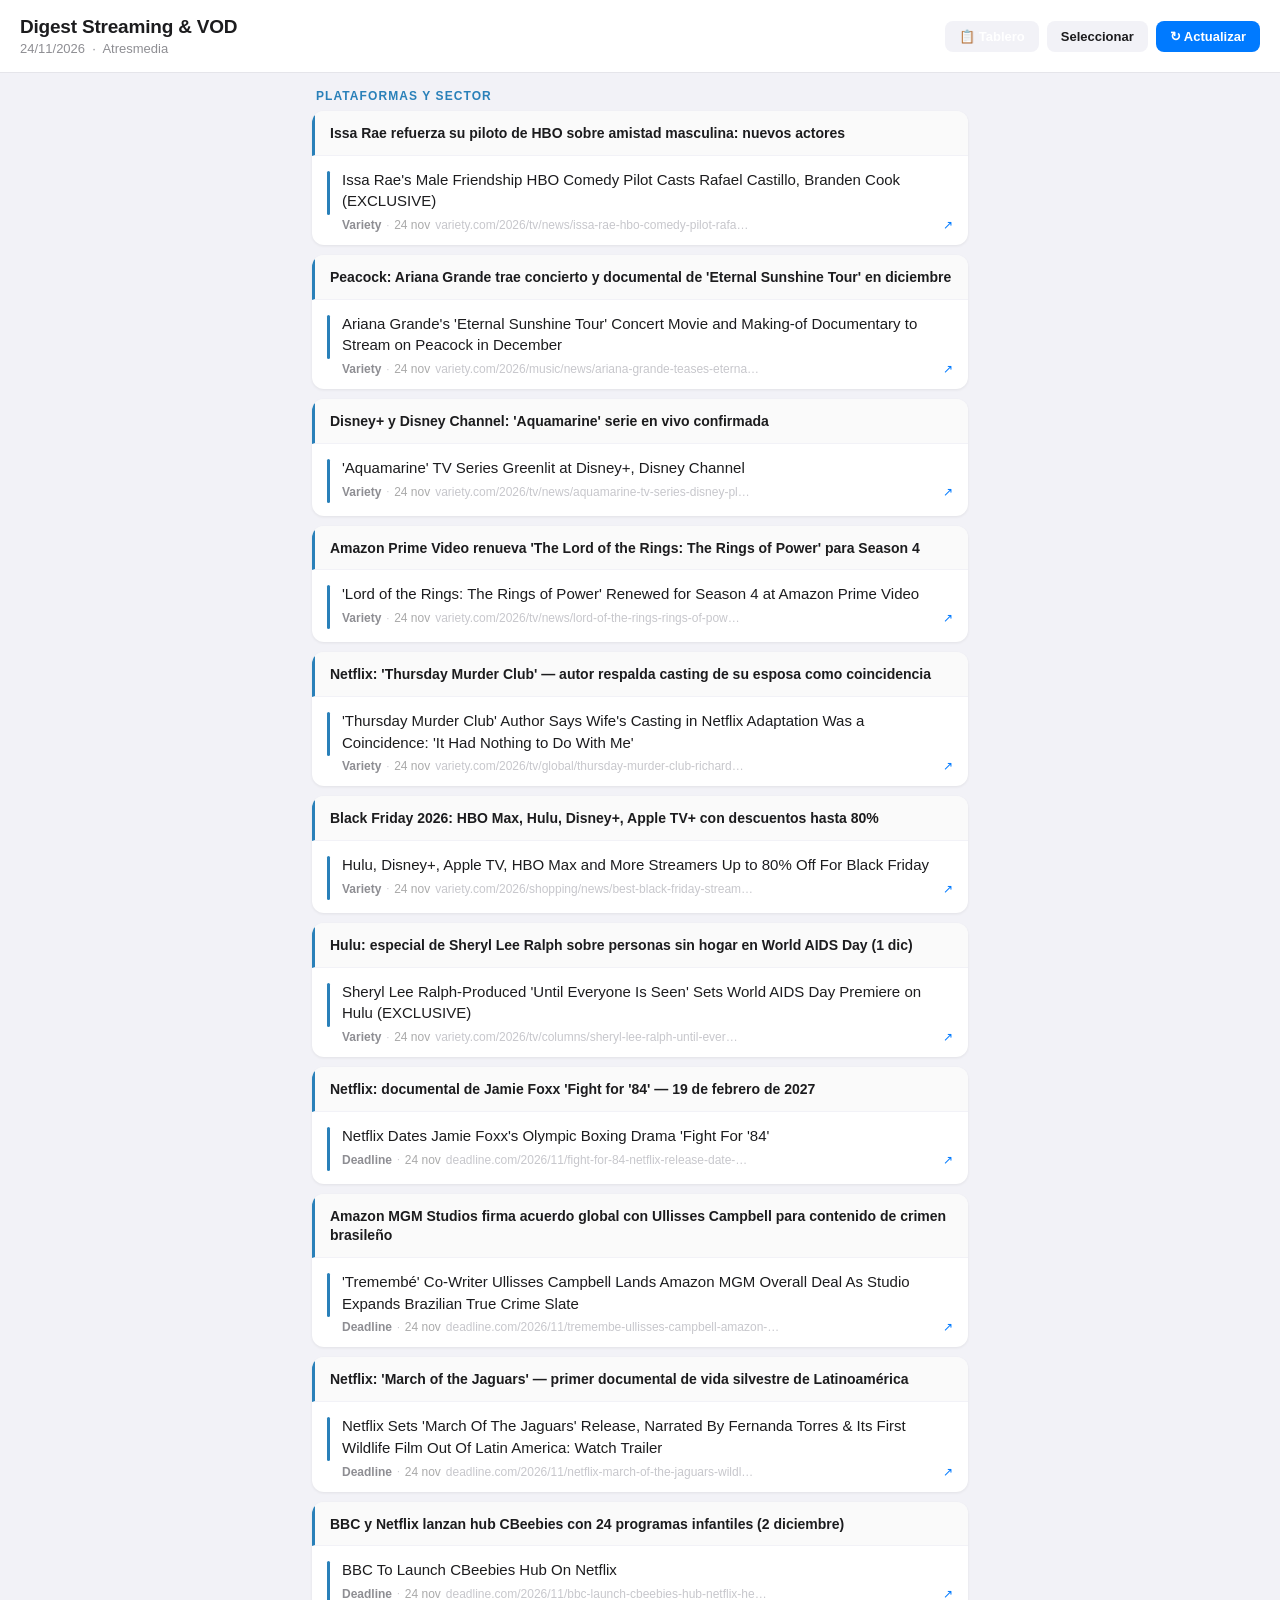
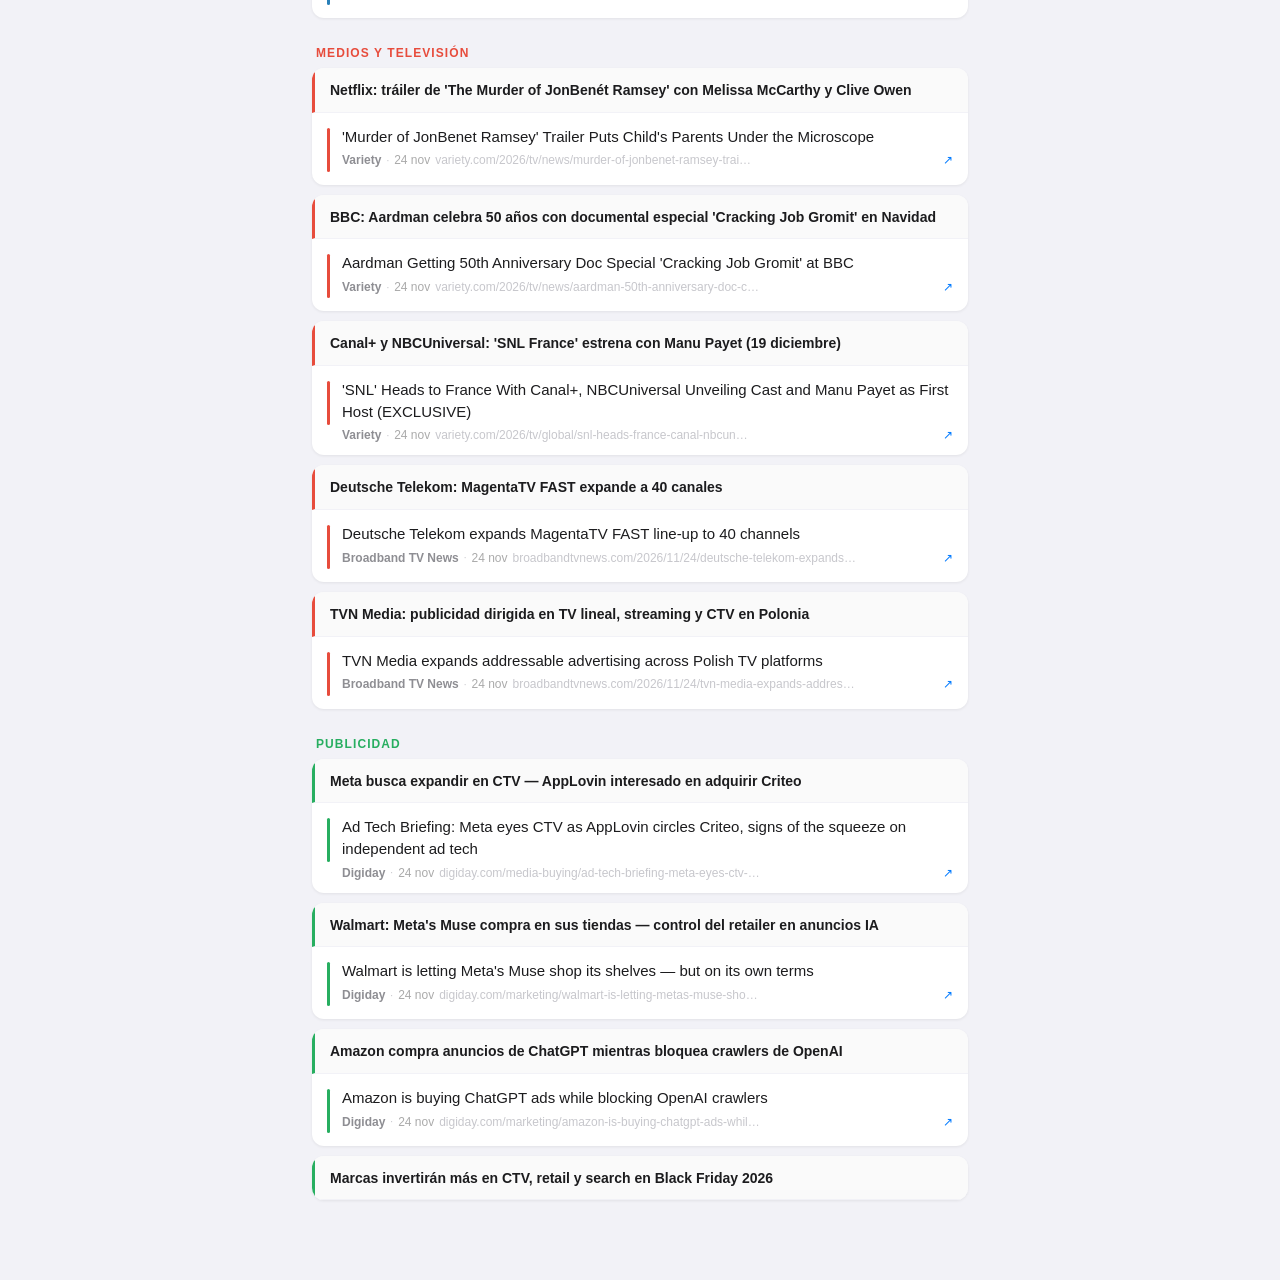
==== commit 0eb6da57: "Digest 24/11/2026" ====
--- a/index.html
+++ b/index.html
@@ -43,6 +43,9 @@
 .btn-select.active{background:#007aff;color:#fff}
 body.select-mode .card{user-select:none}
 body.select-mode .card:hover{background:#f0f6ff}
+.site-header{background:#fff;border-bottom:1px solid #e5e5ea;padding:16px 20px;position:sticky;top:0;z-index:10;display:flex;align-items:center;justify-content:space-between;gap:12px}
+.site-header h1{font-size:19px;font-weight:700;letter-spacing:-.2px}
+.site-header p{font-size:13px;color:#8e8e93;margin-top:3px}
 .save-bar{position:fixed;bottom:0;left:0;right:0;background:#fff;border-top:1px solid #e5e5ea;padding:12px 20px;display:none;align-items:center;justify-content:space-between;gap:12px;z-index:20;box-shadow:0 -2px 12px rgba(0,0,0,.08)}
 .save-bar.visible{display:flex}
 .save-bar-text{font-size:14px;color:#3a3a3c;font-weight:500}
@@ -85,7 +88,7 @@
 <div class="site-header">
   <div>
     <h1>Digest Streaming &amp; VOD</h1>
-    <p>23/11/2026 &nbsp;·&nbsp; Atresmedia</p>
+    <p>24/11/2026 &nbsp;·&nbsp; Atresmedia</p>
   </div>
   <div style="display:flex;gap:8px;flex-shrink:0">
     <a href="board.html" class="btn-update" style="background:#f2f2f7;color:#1c1c1e">📋 Tablero</a>
@@ -100,8 +103,8 @@
 <div class="toast" id="toast"></div>
 
 <div class="save-bar" id="save-bar">
-<span class="save-bar-text" id="save-bar-text">0 noticias seleccionadas</span>
-<button class="btn-save" id="btn-save" onclick="saveToBoard()" disabled>Guardar en tablero →</button>
+  <span class="save-bar-text" id="save-bar-text">0 noticias seleccionadas</span>
+  <button class="btn-save" id="btn-save" onclick="saveToBoard()" disabled>Guardar en tablero →</button>
 </div>
 <div class="toast" id="toast"></div>
 
@@ -111,100 +114,185 @@
 <div class="section-label" style="color:#2980b9">PLATAFORMAS Y SECTOR</div>
 
 <div class="group">
-<div class="group-title" style="border-left:3px solid #2980b9">Hulu renueva 'The Secret Lives of Mormon Wives: Orange County' por 20 episodios</div>
-<a class="card" href="https://variety.com/2026/tv/news/secret-lives-of-mormon-wives-orange-county-renewed-season-2-1236954749/" target="_blank" rel="noopener">
-<div class="card-accent" style="background:#2980b9"></div>
-<div class="card-body">
-<div class="card-title">'The Secret Lives of Mormon Wives: Orange County' Renewed for Season 2 at Hulu</div>
-<div class="card-meta">
-<span class="card-source">Variety</span>
-<span class="card-sep">·</span><span class="card-date">23 nov</span>
-<span class="card-url">variety.com/2026/tv/news/secret-lives-of-mormon-wives-o…</span>
-<span class="card-ext">↗</span>
-</div>
-</div>
-<div class="card-check"></div>
-</a>
-</div>
-
-<div class="group">
-<div class="group-title" style="border-left:3px solid #2980b9">Amazon Prime Video renueva 'The Grand Tour' con nuevos hosts para Season 2</div>
-<a class="card" href="https://variety.com/2026/tv/global/the-grand-tour-season-2-renewed-1236955860/" target="_blank" rel="noopener">
-<div class="card-accent" style="background:#2980b9"></div>
-<div class="card-body">
-<div class="card-title">'The Grand Tour' Renewed for Season 2 With Hosts Francis Bourgeois, Thomas Holland and James Engelsman</div>
-<div class="card-meta">
-<span class="card-source">Variety</span>
-<span class="card-sep">·</span><span class="card-date">23 nov</span>
-<span class="card-url">variety.com/2026/tv/global/the-grand-tour-season-2-rene…</span>
-<span class="card-ext">↗</span>
-</div>
-</div>
-<div class="card-check"></div>
-</a>
-</div>
-
-<div class="group">
-<div class="group-title" style="border-left:3px solid #2980b9">Amazon MGM Studios firma acuerdo con 21 Laps Entertainment de Shawn Levy</div>
-<a class="card" href="https://variety.com/2026/film/news/shawn-levy-21-overall-film-deal-sony-1236956043/" target="_blank" rel="noopener">
-<div class="card-accent" style="background:#2980b9"></div>
-<div class="card-body">
-<div class="card-title">Shawn Levy's 21 Laps Inks Rich Overall Film Deal at Sony</div>
-<div class="card-meta">
-<span class="card-source">Variety</span>
-<span class="card-sep">·</span><span class="card-date">23 nov</span>
-<span class="card-url">variety.com/2026/film/news/shawn-levy-21-overall-film-d…</span>
-<span class="card-ext">↗</span>
-</div>
-</div>
-<div class="card-check"></div>
-</a>
-</div>
-
-<div class="group">
-<div class="group-title" style="border-left:3px solid #2980b9">Amazon Prime Video: 'God of War' recluta a Deborah Ann Woll como Faye</div>
-<a class="card" href="https://variety.com/2026/tv/news/god-of-war-tv-series-amazon-deborah-ann-woll-faye-1236955900/" target="_blank" rel="noopener">
-<div class="card-accent" style="background:#2980b9"></div>
-<div class="card-body">
-<div class="card-title">'God of War' Live-Action Series: Deborah Ann Woll to Reprise Faye Role From Video Games</div>
-<div class="card-meta">
-<span class="card-source">Variety</span>
-<span class="card-sep">·</span><span class="card-date">23 nov</span>
-<span class="card-url">variety.com/2026/tv/news/god-of-war-tv-series-amazon-de…</span>
-<span class="card-ext">↗</span>
-</div>
-</div>
-<div class="card-check"></div>
-</a>
-</div>
-
-<div class="group">
-<div class="group-title" style="border-left:3px solid #2980b9">Apple TV+ suma Julia Jones, Leila Farzad, Michael Landes a 'Disavowed' de James Marsden</div>
-<a class="card" href="https://deadline.com/2026/11/james-marsden-disavowed-cast-apple-tv-julia-jones-1237231128/" target="_blank" rel="noopener">
-<div class="card-accent" style="background:#2980b9"></div>
-<div class="card-body">
-<div class="card-title">James Marsden-Led Apple Series 'Disavowed' Adds Four To Cast</div>
+<div class="group-title" style="border-left:3px solid #2980b9">Issa Rae refuerza su piloto de HBO sobre amistad masculina: nuevos actores</div>
+<a class="card" href="https://variety.com/2026/tv/news/issa-rae-hbo-comedy-pilot-rafael-castillo-branden-cook-1236956972/" target="_blank" rel="noopener">
+<div class="card-accent" style="background:#2980b9"></div>
+<div class="card-body">
+<div class="card-title">Issa Rae's Male Friendship HBO Comedy Pilot Casts Rafael Castillo, Branden Cook (EXCLUSIVE)</div>
+<div class="card-meta">
+<span class="card-source">Variety</span>
+<span class="card-sep">·</span><span class="card-date">24 nov</span>
+<span class="card-url">variety.com/2026/tv/news/issa-rae-hbo-comedy-pilot-rafa…</span>
+<span class="card-ext">↗</span>
+</div>
+</div>
+<div class="card-check"></div>
+</a>
+</div>
+
+<div class="group">
+<div class="group-title" style="border-left:3px solid #2980b9">Peacock: Ariana Grande trae concierto y documental de 'Eternal Sunshine Tour' en diciembre</div>
+<a class="card" href="https://variety.com/2026/music/news/ariana-grande-teases-eternal-sunshine-tour-movie-peacock-1236956068/" target="_blank" rel="noopener">
+<div class="card-accent" style="background:#2980b9"></div>
+<div class="card-body">
+<div class="card-title">Ariana Grande's 'Eternal Sunshine Tour' Concert Movie and Making-of Documentary to Stream on Peacock in December</div>
+<div class="card-meta">
+<span class="card-source">Variety</span>
+<span class="card-sep">·</span><span class="card-date">24 nov</span>
+<span class="card-url">variety.com/2026/music/news/ariana-grande-teases-eterna…</span>
+<span class="card-ext">↗</span>
+</div>
+</div>
+<div class="card-check"></div>
+</a>
+</div>
+
+<div class="group">
+<div class="group-title" style="border-left:3px solid #2980b9">Disney+ y Disney Channel: 'Aquamarine' serie en vivo confirmada</div>
+<a class="card" href="https://variety.com/2026/tv/news/aquamarine-tv-series-disney-plus-emma-roberts-jake-mcdorman-1236957019/" target="_blank" rel="noopener">
+<div class="card-accent" style="background:#2980b9"></div>
+<div class="card-body">
+<div class="card-title">'Aquamarine' TV Series Greenlit at Disney+, Disney Channel</div>
+<div class="card-meta">
+<span class="card-source">Variety</span>
+<span class="card-sep">·</span><span class="card-date">24 nov</span>
+<span class="card-url">variety.com/2026/tv/news/aquamarine-tv-series-disney-pl…</span>
+<span class="card-ext">↗</span>
+</div>
+</div>
+<div class="card-check"></div>
+</a>
+</div>
+
+<div class="group">
+<div class="group-title" style="border-left:3px solid #2980b9">Amazon Prime Video renueva 'The Lord of the Rings: The Rings of Power' para Season 4</div>
+<a class="card" href="https://variety.com/2026/tv/news/lord-of-the-rings-rings-of-power-renewed-season-4-1236957049/" target="_blank" rel="noopener">
+<div class="card-accent" style="background:#2980b9"></div>
+<div class="card-body">
+<div class="card-title">'Lord of the Rings: The Rings of Power' Renewed for Season 4 at Amazon Prime Video</div>
+<div class="card-meta">
+<span class="card-source">Variety</span>
+<span class="card-sep">·</span><span class="card-date">24 nov</span>
+<span class="card-url">variety.com/2026/tv/news/lord-of-the-rings-rings-of-pow…</span>
+<span class="card-ext">↗</span>
+</div>
+</div>
+<div class="card-check"></div>
+</a>
+</div>
+
+<div class="group">
+<div class="group-title" style="border-left:3px solid #2980b9">Netflix: 'Thursday Murder Club' — autor respalda casting de su esposa como coincidencia</div>
+<a class="card" href="https://variety.com/2026/tv/global/thursday-murder-club-richard-osman-wife-netflix-1236957129/" target="_blank" rel="noopener">
+<div class="card-accent" style="background:#2980b9"></div>
+<div class="card-body">
+<div class="card-title">'Thursday Murder Club' Author Says Wife's Casting in Netflix Adaptation Was a Coincidence: 'It Had Nothing to Do With Me'</div>
+<div class="card-meta">
+<span class="card-source">Variety</span>
+<span class="card-sep">·</span><span class="card-date">24 nov</span>
+<span class="card-url">variety.com/2026/tv/global/thursday-murder-club-richard…</span>
+<span class="card-ext">↗</span>
+</div>
+</div>
+<div class="card-check"></div>
+</a>
+</div>
+
+<div class="group">
+<div class="group-title" style="border-left:3px solid #2980b9">Black Friday 2026: HBO Max, Hulu, Disney+, Apple TV+ con descuentos hasta 80%</div>
+<a class="card" href="https://variety.com/2026/shopping/news/best-black-friday-streaming-deals-1235441075/" target="_blank" rel="noopener">
+<div class="card-accent" style="background:#2980b9"></div>
+<div class="card-body">
+<div class="card-title">Hulu, Disney+, Apple TV, HBO Max and More Streamers Up to 80% Off For Black Friday</div>
+<div class="card-meta">
+<span class="card-source">Variety</span>
+<span class="card-sep">·</span><span class="card-date">24 nov</span>
+<span class="card-url">variety.com/2026/shopping/news/best-black-friday-stream…</span>
+<span class="card-ext">↗</span>
+</div>
+</div>
+<div class="card-check"></div>
+</a>
+</div>
+
+<div class="group">
+<div class="group-title" style="border-left:3px solid #2980b9">Hulu: especial de Sheryl Lee Ralph sobre personas sin hogar en World AIDS Day (1 dic)</div>
+<a class="card" href="https://variety.com/2026/tv/columns/sheryl-lee-ralph-until-everyone-is-seen-world-aids-day-premiere-hulu-1236956237/" target="_blank" rel="noopener">
+<div class="card-accent" style="background:#2980b9"></div>
+<div class="card-body">
+<div class="card-title">Sheryl Lee Ralph-Produced 'Until Everyone Is Seen' Sets World AIDS Day Premiere on Hulu (EXCLUSIVE)</div>
+<div class="card-meta">
+<span class="card-source">Variety</span>
+<span class="card-sep">·</span><span class="card-date">24 nov</span>
+<span class="card-url">variety.com/2026/tv/columns/sheryl-lee-ralph-until-ever…</span>
+<span class="card-ext">↗</span>
+</div>
+</div>
+<div class="card-check"></div>
+</a>
+</div>
+
+<div class="group">
+<div class="group-title" style="border-left:3px solid #2980b9">Netflix: documental de Jamie Foxx 'Fight for '84' — 19 de febrero de 2027</div>
+<a class="card" href="https://deadline.com/2026/11/fight-for-84-netflix-release-date-jamie-foxx-1237232637/" target="_blank" rel="noopener">
+<div class="card-accent" style="background:#2980b9"></div>
+<div class="card-body">
+<div class="card-title">Netflix Dates Jamie Foxx's Olympic Boxing Drama 'Fight For '84'</div>
 <div class="card-meta">
 <span class="card-source">Deadline</span>
-<span class="card-sep">·</span><span class="card-date">23 nov</span>
-<span class="card-url">deadline.com/2026/11/james-marsden-disavowed-cast-apple…</span>
-<span class="card-ext">↗</span>
-</div>
-</div>
-<div class="card-check"></div>
-</a>
-</div>
-
-<div class="group">
-<div class="group-title" style="border-left:3px solid #2980b9">Netflix: 'Upgraded 2' recluta a Aimee Carrero, Rachel Matthews, Andrew Schulz</div>
-<a class="card" href="https://deadline.com/2026/11/upgraded-2-aimee-carrero-rachel-matthews-1237231725/" target="_blank" rel="noopener">
-<div class="card-accent" style="background:#2980b9"></div>
-<div class="card-body">
-<div class="card-title">'Upgraded 2' Adds Aimee Carrero, Rachel Matthews, Andrew Schulz &amp; Saoirse Monica Jackson</div>
+<span class="card-sep">·</span><span class="card-date">24 nov</span>
+<span class="card-url">deadline.com/2026/11/fight-for-84-netflix-release-date-…</span>
+<span class="card-ext">↗</span>
+</div>
+</div>
+<div class="card-check"></div>
+</a>
+</div>
+
+<div class="group">
+<div class="group-title" style="border-left:3px solid #2980b9">Amazon MGM Studios firma acuerdo global con Ullisses Campbell para contenido de crimen brasileño</div>
+<a class="card" href="https://deadline.com/2026/11/tremembe-ullisses-campbell-amazon-mgm-brazil-true-crime-1237232577/" target="_blank" rel="noopener">
+<div class="card-accent" style="background:#2980b9"></div>
+<div class="card-body">
+<div class="card-title">'Tremembé' Co-Writer Ullisses Campbell Lands Amazon MGM Overall Deal As Studio Expands Brazilian True Crime Slate</div>
 <div class="card-meta">
 <span class="card-source">Deadline</span>
-<span class="card-sep">·</span><span class="card-date">23 nov</span>
-<span class="card-url">deadline.com/2026/11/upgraded-2-aimee-carrero-rachel-ma…</span>
+<span class="card-sep">·</span><span class="card-date">24 nov</span>
+<span class="card-url">deadline.com/2026/11/tremembe-ullisses-campbell-amazon-…</span>
+<span class="card-ext">↗</span>
+</div>
+</div>
+<div class="card-check"></div>
+</a>
+</div>
+
+<div class="group">
+<div class="group-title" style="border-left:3px solid #2980b9">Netflix: 'March of the Jaguars' — primer documental de vida silvestre de Latinoamérica</div>
+<a class="card" href="https://deadline.com/2026/11/netflix-march-of-the-jaguars-wildlife-film-fernanda-torres-1237232478/" target="_blank" rel="noopener">
+<div class="card-accent" style="background:#2980b9"></div>
+<div class="card-body">
+<div class="card-title">Netflix Sets 'March Of The Jaguars' Release, Narrated By Fernanda Torres &amp; Its First Wildlife Film Out Of Latin America: Watch Trailer</div>
+<div class="card-meta">
+<span class="card-source">Deadline</span>
+<span class="card-sep">·</span><span class="card-date">24 nov</span>
+<span class="card-url">deadline.com/2026/11/netflix-march-of-the-jaguars-wildl…</span>
+<span class="card-ext">↗</span>
+</div>
+</div>
+<div class="card-check"></div>
+</a>
+</div>
+
+<div class="group">
+<div class="group-title" style="border-left:3px solid #2980b9">BBC y Netflix lanzan hub CBeebies con 24 programas infantiles (2 diciembre)</div>
+<a class="card" href="https://deadline.com/2026/11/bbc-launch-cbeebies-hub-netflix-hey-duggee-teletubbies-1237231627/" target="_blank" rel="noopener">
+<div class="card-accent" style="background:#2980b9"></div>
+<div class="card-body">
+<div class="card-title">BBC To Launch CBeebies Hub On Netflix</div>
+<div class="card-meta">
+<span class="card-source">Deadline</span>
+<span class="card-sep">·</span><span class="card-date">24 nov</span>
+<span class="card-url">deadline.com/2026/11/bbc-launch-cbeebies-hub-netflix-he…</span>
 <span class="card-ext">↗</span>
 </div>
 </div>
@@ -218,83 +306,83 @@
 <div class="section-label" style="color:#e74c3c">MEDIOS Y TELEVISIÓN</div>
 
 <div class="group">
-<div class="group-title" style="border-left:3px solid #e74c3c">Netflix: documental 'Tyson Fury' (27 nov) revela diagnóstico de esquizofrenia</div>
-<a class="card" href="https://variety.com/2026/tv/global/tyson-fury-schizophrenia-diagnosis-netflix-documentary-1236955855/" target="_blank" rel="noopener">
+<div class="group-title" style="border-left:3px solid #e74c3c">Netflix: tráiler de 'The Murder of JonBenét Ramsey' con Melissa McCarthy y Clive Owen</div>
+<a class="card" href="https://variety.com/2026/tv/news/murder-of-jonbenet-ramsey-trailer-netflix-1236956945/" target="_blank" rel="noopener">
 <div class="card-accent" style="background:#e74c3c"></div>
 <div class="card-body">
-<div class="card-title">Tyson Fury Reveals Schizophrenia Diagnosis in Netflix Documentary: 'I Thought I'd End Up in a Padded Room'</div>
-<div class="card-meta">
-<span class="card-source">Variety</span>
-<span class="card-sep">·</span><span class="card-date">23 nov</span>
-<span class="card-url">variety.com/2026/tv/global/tyson-fury-schizophrenia-dia…</span>
-<span class="card-ext">↗</span>
-</div>
-</div>
-<div class="card-check"></div>
-</a>
-</div>
-
-<div class="group">
-<div class="group-title" style="border-left:3px solid #e74c3c">ITV responde a tensiones entre AJ Odudu y Mariella Frostrup en 'I'm a Celebrity'</div>
-<a class="card" href="https://variety.com/2026/tv/global/im-a-celebrity-tensions-aj-odudu-mariella-frostrup-1236955977/" target="_blank" rel="noopener">
+<div class="card-title">'Murder of JonBenet Ramsey' Trailer Puts Child's Parents Under the Microscope</div>
+<div class="card-meta">
+<span class="card-source">Variety</span>
+<span class="card-sep">·</span><span class="card-date">24 nov</span>
+<span class="card-url">variety.com/2026/tv/news/murder-of-jonbenet-ramsey-trai…</span>
+<span class="card-ext">↗</span>
+</div>
+</div>
+<div class="card-check"></div>
+</a>
+</div>
+
+<div class="group">
+<div class="group-title" style="border-left:3px solid #e74c3c">BBC: Aardman celebra 50 años con documental especial 'Cracking Job Gromit' en Navidad</div>
+<a class="card" href="https://variety.com/2026/tv/news/aardman-50th-anniversary-doc-cracking-job-gromit-bbc-1236956987/" target="_blank" rel="noopener">
 <div class="card-accent" style="background:#e74c3c"></div>
 <div class="card-body">
-<div class="card-title">'I'm a Celebrity' Tensions Between AJ Odudu and Mariella Frostrup Prompt ITV to Issue Statement</div>
-<div class="card-meta">
-<span class="card-source">Variety</span>
-<span class="card-sep">·</span><span class="card-date">23 nov</span>
-<span class="card-url">variety.com/2026/tv/global/im-a-celebrity-tensions-aj-o…</span>
-<span class="card-ext">↗</span>
-</div>
-</div>
-<div class="card-check"></div>
-</a>
-</div>
-
-<div class="group">
-<div class="group-title" style="border-left:3px solid #e74c3c">BuzzFeed: Chris Poydenis como Chief Revenue Officer, Jesse Batres en ventas</div>
-<a class="card" href="https://www.adweek.com/media/buzzfeed-hires-influential-chris-poydenis-chief-revenue-officer/" target="_blank" rel="noopener">
+<div class="card-title">Aardman Getting 50th Anniversary Doc Special 'Cracking Job Gromit' at BBC</div>
+<div class="card-meta">
+<span class="card-source">Variety</span>
+<span class="card-sep">·</span><span class="card-date">24 nov</span>
+<span class="card-url">variety.com/2026/tv/news/aardman-50th-anniversary-doc-c…</span>
+<span class="card-ext">↗</span>
+</div>
+</div>
+<div class="card-check"></div>
+</a>
+</div>
+
+<div class="group">
+<div class="group-title" style="border-left:3px solid #e74c3c">Canal+ y NBCUniversal: 'SNL France' estrena con Manu Payet (19 diciembre)</div>
+<a class="card" href="https://variety.com/2026/tv/global/snl-heads-france-canal-nbcuniversal-cast-manu-payet-1236956855/" target="_blank" rel="noopener">
 <div class="card-accent" style="background:#e74c3c"></div>
 <div class="card-body">
-<div class="card-title">BuzzFeed Taps Influential Co-founder Chris Poydenis As Revenue Chief</div>
-<div class="card-meta">
-<span class="card-source">Adweek</span>
-<span class="card-sep">·</span><span class="card-date">23 nov</span>
-<span class="card-url">adweek.com/media/buzzfeed-hires-influential-chris-poyde…</span>
-<span class="card-ext">↗</span>
-</div>
-</div>
-<div class="card-check"></div>
-</a>
-</div>
-
-<div class="group">
-<div class="group-title" style="border-left:3px solid #e74c3c">BBC: ampliación de tasa de televisión a streaming podría generar £1.6bn por 2032</div>
-<a class="card" href="https://www.broadbandtvnews.com/2026/11/23/extending-tv-licence-to-streaming-could-raise-1-6bn-for-bbc/" target="_blank" rel="noopener">
+<div class="card-title">'SNL' Heads to France With Canal+, NBCUniversal Unveiling Cast and Manu Payet as First Host (EXCLUSIVE)</div>
+<div class="card-meta">
+<span class="card-source">Variety</span>
+<span class="card-sep">·</span><span class="card-date">24 nov</span>
+<span class="card-url">variety.com/2026/tv/global/snl-heads-france-canal-nbcun…</span>
+<span class="card-ext">↗</span>
+</div>
+</div>
+<div class="card-check"></div>
+</a>
+</div>
+
+<div class="group">
+<div class="group-title" style="border-left:3px solid #e74c3c">Deutsche Telekom: MagentaTV FAST expande a 40 canales</div>
+<a class="card" href="https://www.broadbandtvnews.com/2026/11/24/deutsche-telekom-expands-magentatv-fast-line-up-to-40-channels/" target="_blank" rel="noopener">
 <div class="card-accent" style="background:#e74c3c"></div>
 <div class="card-body">
-<div class="card-title">Extending TV licence to streaming could raise £1.6bn for BBC</div>
+<div class="card-title">Deutsche Telekom expands MagentaTV FAST line-up to 40 channels</div>
 <div class="card-meta">
 <span class="card-source">Broadband TV News</span>
-<span class="card-sep">·</span><span class="card-date">23 nov</span>
-<span class="card-url">broadbandtvnews.com/2026/11/23/extending-tv-licence-to-…</span>
-<span class="card-ext">↗</span>
-</div>
-</div>
-<div class="card-check"></div>
-</a>
-</div>
-
-<div class="group">
-<div class="group-title" style="border-left:3px solid #e74c3c">Silverback Films: Keith Scholey y Alastair Fothergill se retiran de dirección ejecutiva</div>
-<a class="card" href="https://deadline.com/2026/11/silverback-films-scholey-fothergill-stepping-back-ceo-1237231539/" target="_blank" rel="noopener">
+<span class="card-sep">·</span><span class="card-date">24 nov</span>
+<span class="card-url">broadbandtvnews.com/2026/11/24/deutsche-telekom-expands…</span>
+<span class="card-ext">↗</span>
+</div>
+</div>
+<div class="card-check"></div>
+</a>
+</div>
+
+<div class="group">
+<div class="group-title" style="border-left:3px solid #e74c3c">TVN Media: publicidad dirigida en TV lineal, streaming y CTV en Polonia</div>
+<a class="card" href="https://www.broadbandtvnews.com/2026/11/24/tvn-media-expands-addressable-advertising-across-polish-tv-platforms/" target="_blank" rel="noopener">
 <div class="card-accent" style="background:#e74c3c"></div>
 <div class="card-body">
-<div class="card-title">Keith Scholey &amp; Alastair Fothergill Stepping Back From CEO Duties At 'Our Planet' Producer Silverback</div>
-<div class="card-meta">
-<span class="card-source">Deadline</span>
-<span class="card-sep">·</span><span class="card-date">23 nov</span>
-<span class="card-url">deadline.com/2026/11/silverback-films-scholey-fothergil…</span>
+<div class="card-title">TVN Media expands addressable advertising across Polish TV platforms</div>
+<div class="card-meta">
+<span class="card-source">Broadband TV News</span>
+<span class="card-sep">·</span><span class="card-date">24 nov</span>
+<span class="card-url">broadbandtvnews.com/2026/11/24/tvn-media-expands-addres…</span>
 <span class="card-ext">↗</span>
 </div>
 </div>
@@ -308,157 +396,58 @@
 <div class="section-label" style="color:#27ae60">PUBLICIDAD</div>
 
 <div class="group">
-<div class="group-title" style="border-left:3px solid #27ae60">Super Bowl LXI en IMAX y ESPN — 14 de febrero con Jay-Z en halftime show</div>
-<a class="card" href="https://variety.com/2026/film/news/super-bowl-jay-z-halftime-show-imax-theaters-1236955971/" target="_blank" rel="noopener">
+<div class="group-title" style="border-left:3px solid #27ae60">Meta busca expandir en CTV — AppLovin interesado en adquirir Criteo</div>
+<a class="card" href="https://digiday.com/media-buying/ad-tech-briefing-meta-eyes-ctv-as-applovin-circles-criteo-signs-of-the-squeeze-on-independent-ad-tech/?utm_campaign=digidaydis&utm_medium=rss&utm_source=general-rss" target="_blank" rel="noopener">
 <div class="card-accent" style="background:#27ae60"></div>
 <div class="card-body">
-<div class="card-title">Super Bowl 2027 and Jay-Z Halftime Show to Screen in Imax Theaters</div>
-<div class="card-meta">
-<span class="card-source">Variety</span>
-<span class="card-sep">·</span><span class="card-date">23 nov</span>
-<span class="card-url">variety.com/2026/film/news/super-bowl-jay-z-halftime-sh…</span>
-<span class="card-ext">↗</span>
-</div>
-</div>
-<div class="card-check"></div>
-</a>
-</div>
-
-<div class="group">
-<div class="group-title" style="border-left:3px solid #27ae60">Amazon Prime Video: &gt;100 anunciantes únicos en Black Friday — Thanksgiving Week</div>
-<a class="card" href="https://www.adweek.com/performance-marketing/amazons-alan-moss-on-how-black-friday-sports-lineup-shoppable-ads-are-winning-advertisers/" target="_blank" rel="noopener">
+<div class="card-title">Ad Tech Briefing: Meta eyes CTV as AppLovin circles Criteo, signs of the squeeze on independent ad tech</div>
+<div class="card-meta">
+<span class="card-source">Digiday</span>
+<span class="card-sep">·</span><span class="card-date">24 nov</span>
+<span class="card-url">digiday.com/media-buying/ad-tech-briefing-meta-eyes-ctv-…</span>
+<span class="card-ext">↗</span>
+</div>
+</div>
+<div class="card-check"></div>
+</a>
+</div>
+
+<div class="group">
+<div class="group-title" style="border-left:3px solid #27ae60">Walmart: Meta's Muse compra en sus tiendas — control del retailer en anuncios IA</div>
+<a class="card" href="https://digiday.com/marketing/walmart-is-letting-metas-muse-shop-its-shelves-but-on-its-own-terms/?utm_campaign=digidaydis&utm_medium=rss&utm_source=general-rss" target="_blank" rel="noopener">
 <div class="card-accent" style="background:#27ae60"></div>
 <div class="card-body">
-<div class="card-title">Amazon's Alan Moss on How Black Friday Sports Lineup, Shoppable Ads Are Winning Advertisers</div>
-<div class="card-meta">
-<span class="card-source">Adweek</span>
-<span class="card-sep">·</span><span class="card-date">23 nov</span>
-<span class="card-url">adweek.com/performance-marketing/amazons-alan-moss-on-h…</span>
-<span class="card-ext">↗</span>
-</div>
-</div>
-<div class="card-check"></div>
-</a>
-</div>
-
-<div class="group">
-<div class="group-title" style="border-left:3px solid #27ae60">NBCUniversal vs Amazon: batalla navideña por publicidad en Thanksgiving Week</div>
-<a class="card" href="https://variety.com/2026/tv/news/nbcuniversal-amazon-holiday-ad-showdown-thanksgiving-week-1236955542/" target="_blank" rel="noopener">
+<div class="card-title">Walmart is letting Meta's Muse shop its shelves — but on its own terms</div>
+<div class="card-meta">
+<span class="card-source">Digiday</span>
+<span class="card-sep">·</span><span class="card-date">24 nov</span>
+<span class="card-url">digiday.com/marketing/walmart-is-letting-metas-muse-sho…</span>
+<span class="card-ext">↗</span>
+</div>
+</div>
+<div class="card-check"></div>
+</a>
+</div>
+
+<div class="group">
+<div class="group-title" style="border-left:3px solid #27ae60">Amazon compra anuncios de ChatGPT mientras bloquea crawlers de OpenAI</div>
+<a class="card" href="https://digiday.com/marketing/amazon-is-buying-chatgpt-ads-while-blocking-openai-crawlers/?utm_campaign=digidaydis&utm_medium=rss&utm_source=general-rss" target="_blank" rel="noopener">
 <div class="card-accent" style="background:#27ae60"></div>
 <div class="card-body">
-<div class="card-title">NBCUniversal, Amazon in Holiday-Ad Showdown Over Thanksgiving Week</div>
-<div class="card-meta">
-<span class="card-source">Variety</span>
-<span class="card-sep">·</span><span class="card-date">23 nov</span>
-<span class="card-url">variety.com/2026/tv/news/nbcuniversal-amazon-holiday-ad…</span>
-<span class="card-ext">↗</span>
-</div>
-</div>
-<div class="card-check"></div>
-</a>
-</div>
-
-<div class="group">
-<div class="group-title" style="border-left:3px solid #27ae60">ChatGPT Agent escribe sus propias queries para publicidad — sin visibilidad a anunciantes</div>
-<a class="card" href="https://www.adweek.com/media/chatgpts-agent-writes-its-own-queries-to-serve-ads-advertisers-dont-get-to-see-them/" target="_blank" rel="noopener">
-<div class="card-accent" style="background:#27ae60"></div>
-<div class="card-body">
-<div class="card-title">ChatGPT's Agent Writes Its Own Queries to Serve Ads. Advertisers Don't Get to See Them</div>
-<div class="card-meta">
-<span class="card-source">Adweek</span>
-<span class="card-sep">·</span><span class="card-date">23 nov</span>
-<span class="card-url">adweek.com/media/chatgpts-agent-writes-its-own-queries-…</span>
-<span class="card-ext">↗</span>
-</div>
-</div>
-<div class="card-check"></div>
-</a>
-</div>
-
-<div class="group">
-<div class="group-title" style="border-left:3px solid #27ae60">Creadores como productores de publicidad — inversión en CTV, retail y search en Black Friday</div>
-<a class="card" href="https://digiday.com/media-buying/brands-boost-black-friday-ctv-retail-and-search-spending/?utm_campaign=digidaydis&utm_medium=rss&utm_source=general-rss" target="_blank" rel="noopener">
-<div class="card-accent" style="background:#27ae60"></div>
-<div class="card-body">
-<div class="card-title">Brands boost Black Friday CTV, retail and search spending</div>
+<div class="card-title">Amazon is buying ChatGPT ads while blocking OpenAI crawlers</div>
 <div class="card-meta">
 <span class="card-source">Digiday</span>
-<span class="card-sep">·</span><span class="card-date">23 nov</span>
-<span class="card-url">digiday.com/media-buying/brands-boost-black-friday-ctv-…</span>
-<span class="card-ext">↗</span>
-</div>
-</div>
-<div class="card-check"></div>
-</a>
-</div>
-
-</div>
-
-<div class="section">
-<div class="section-label" style="color:#9b59b6">IA</div>
-
-<div class="group">
-<div class="group-title" style="border-left:3px solid #9b59b6">Rian Johnson (critico de IA) advierte: no "demonizar" completamente la tecnología</div>
-<a class="card" href="https://variety.com/2026/film/news/rian-johnson-demonizing-ai-peter-dinklage-poker-face-dead-1236955765/" target="_blank" rel="noopener">
-<div class="card-accent" style="background:#9b59b6"></div>
-<div class="card-body">
-<div class="card-title">Rian Johnson, a Vocal AI Critic, Warns Against Totally 'Demonizing' AI and Says His 'Poker Face' Revival With Peter Dinklage Is Dead</div>
-<div class="card-meta">
-<span class="card-source">Variety</span>
-<span class="card-sep">·</span><span class="card-date">23 nov</span>
-<span class="card-url">variety.com/2026/film/news/rian-johnson-demonizing-ai-p…</span>
-<span class="card-ext">↗</span>
-</div>
-</div>
-<div class="card-check"></div>
-</a>
-</div>
-
-<div class="group">
-<div class="group-title" style="border-left:3px solid #9b59b6">Prime Video: análisis de Champions League con IA — Progressive Actions</div>
-<a class="card" href="https://www.broadbandtvnews.com/2026/11/23/prime-video-introduces-ai-powered-champions-league-analysis/" target="_blank" rel="noopener">
-<div class="card-accent" style="background:#9b59b6"></div>
-<div class="card-body">
-<div class="card-title">Prime Video introduces AI-powered Champions League analysis</div>
-<div class="card-meta">
-<span class="card-source">Broadband TV News</span>
-<span class="card-sep">·</span><span class="card-date">23 nov</span>
-<span class="card-url">broadbandtvnews.com/2026/11/23/prime-video-introduces-a…</span>
-<span class="card-ext">↗</span>
-</div>
-</div>
-<div class="card-check"></div>
-</a>
-</div>
-
-<div class="group">
-<div class="group-title" style="border-left:3px solid #9b59b6">Research: AI, fandom y plataformas transforman economía del audiovisual</div>
-<a class="card" href="https://www.advanced-television.com/2026/11/23/research-ai-fandom-platforms-reshaping-screen-economy/" target="_blank" rel="noopener">
-<div class="card-accent" style="background:#9b59b6"></div>
-<div class="card-body">
-<div class="card-title">Research: AI, fandom, platforms reshaping screen economy</div>
-<div class="card-meta">
-<span class="card-source">Advanced Television</span>
-<span class="card-sep">·</span><span class="card-date">23 nov</span>
-<span class="card-url">advanced-television.com/2026/11/23/research-ai-fandom-p…</span>
-<span class="card-ext">↗</span>
-</div>
-</div>
-<div class="card-check"></div>
-</a>
-</div>
-
-</div>
-
-<div class="section">
-<div class="section-label" style="color:#f39c12">CTV</div>
-
-<div class="group">
-<div class="group-title" style="border-left:3px solid #f39c12">BADBOX 3.0 — fraude CTV: 40 millones de solicitudes de pujas diarias</div>
-<a class="card" href="https://digiday.com/media-buying/the-rundown-badbox-3-0-the-ctv-ad-fraud-scheme-generating-40-billion-bid-requests-a-day/?utm_campaign=digidaydis&utm_medium=rss&utm_source=general-rss" target="_blank" rel="noopener">
-<div class="card-accent" style="background:#f39c12"></div>
-<div class="card-body">
-<div class="card-title">The Rundown: BADBOX 3.0, the CTV ad fraud scheme generating 40 billion bid requests a day</div>
+<span class="card-sep">·</span><span class="card-date">24 nov</span>
+<span class="card-url">digiday.com/marketing/amazon-is-buying-chatgpt-ads-whil…</span>
+<span class="card-ext">↗</span>
+</div>
+</div>
+<div class="card-check"></div>
+</a>
+</div>
+
+<div class="group">
+<div class="group-title" style="border-left:3px solid #27ae60">Marcas invertirán más en CTV, retail y search en Black Friday 2026</div>
 <script>
 /* ── Añadir card-check a todas las cards que no lo tengan ── */
 document.querySelectorAll('.card').forEach(function(card) {
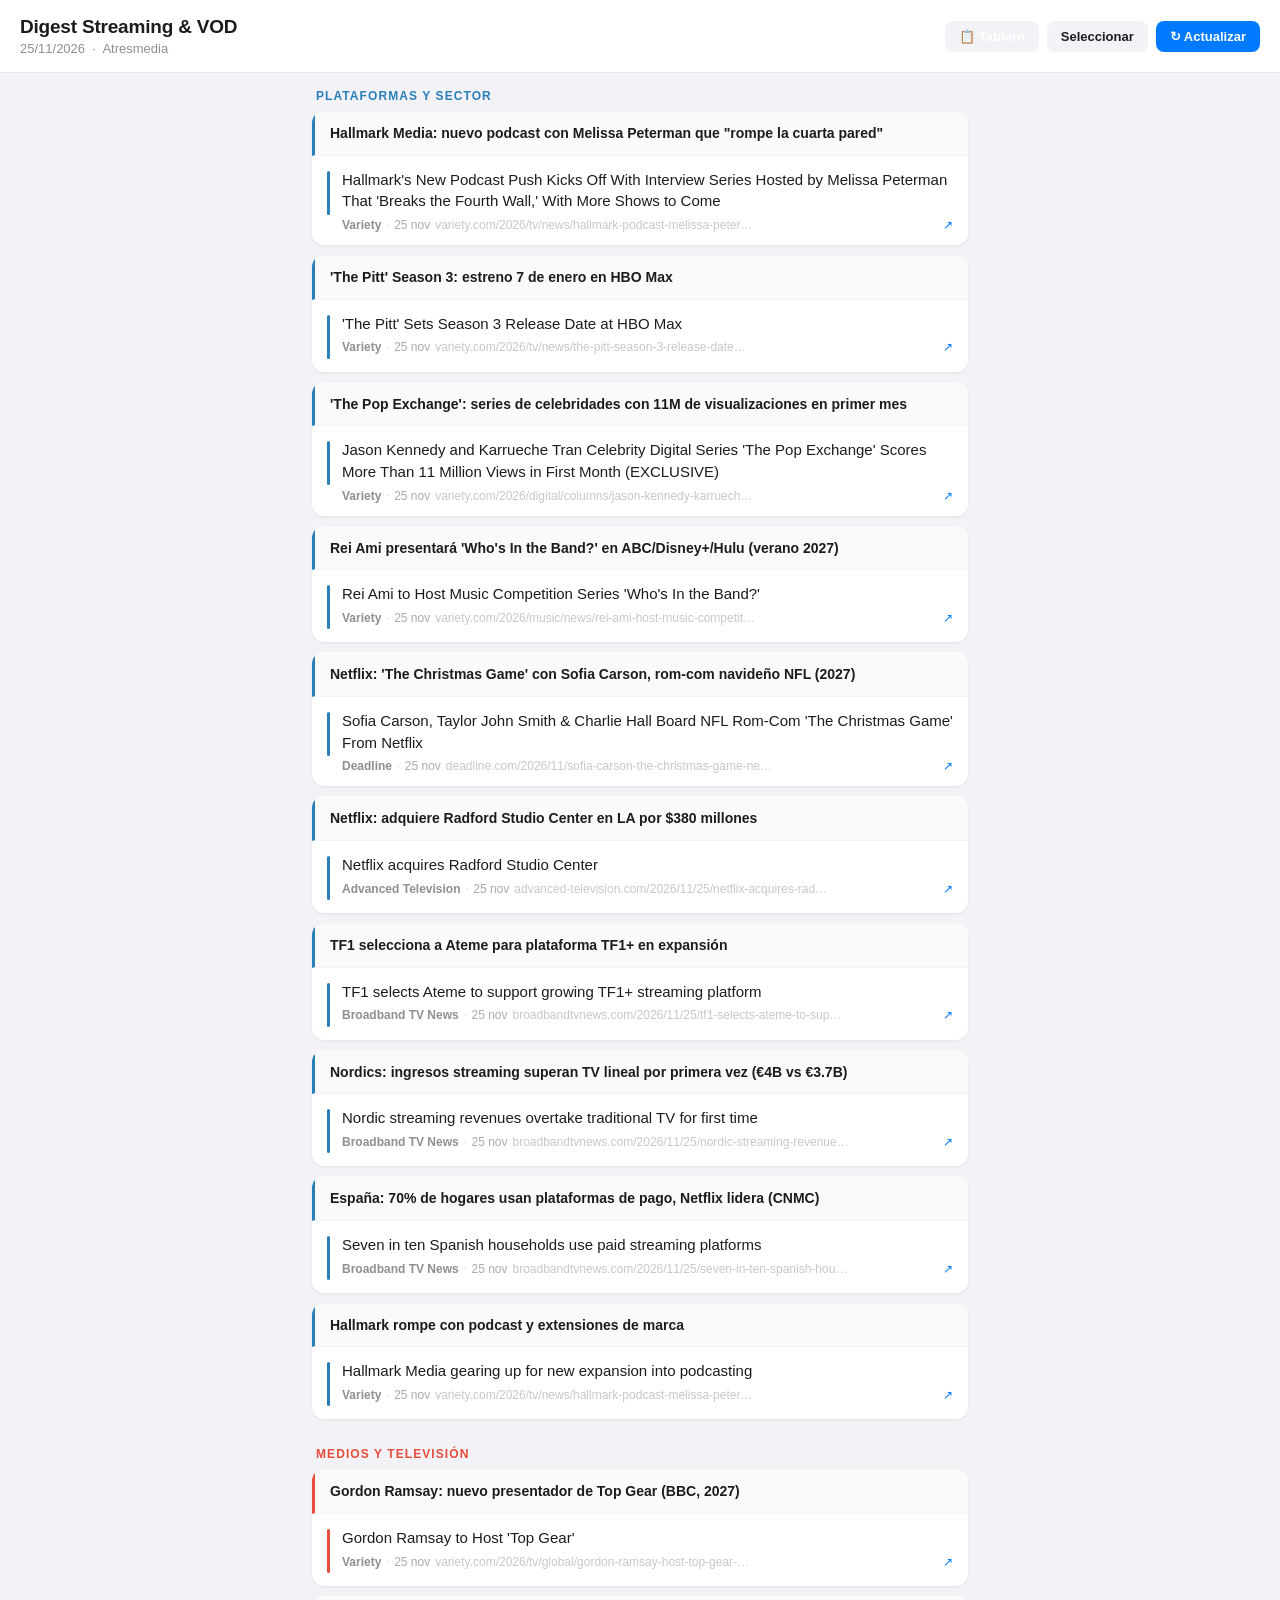
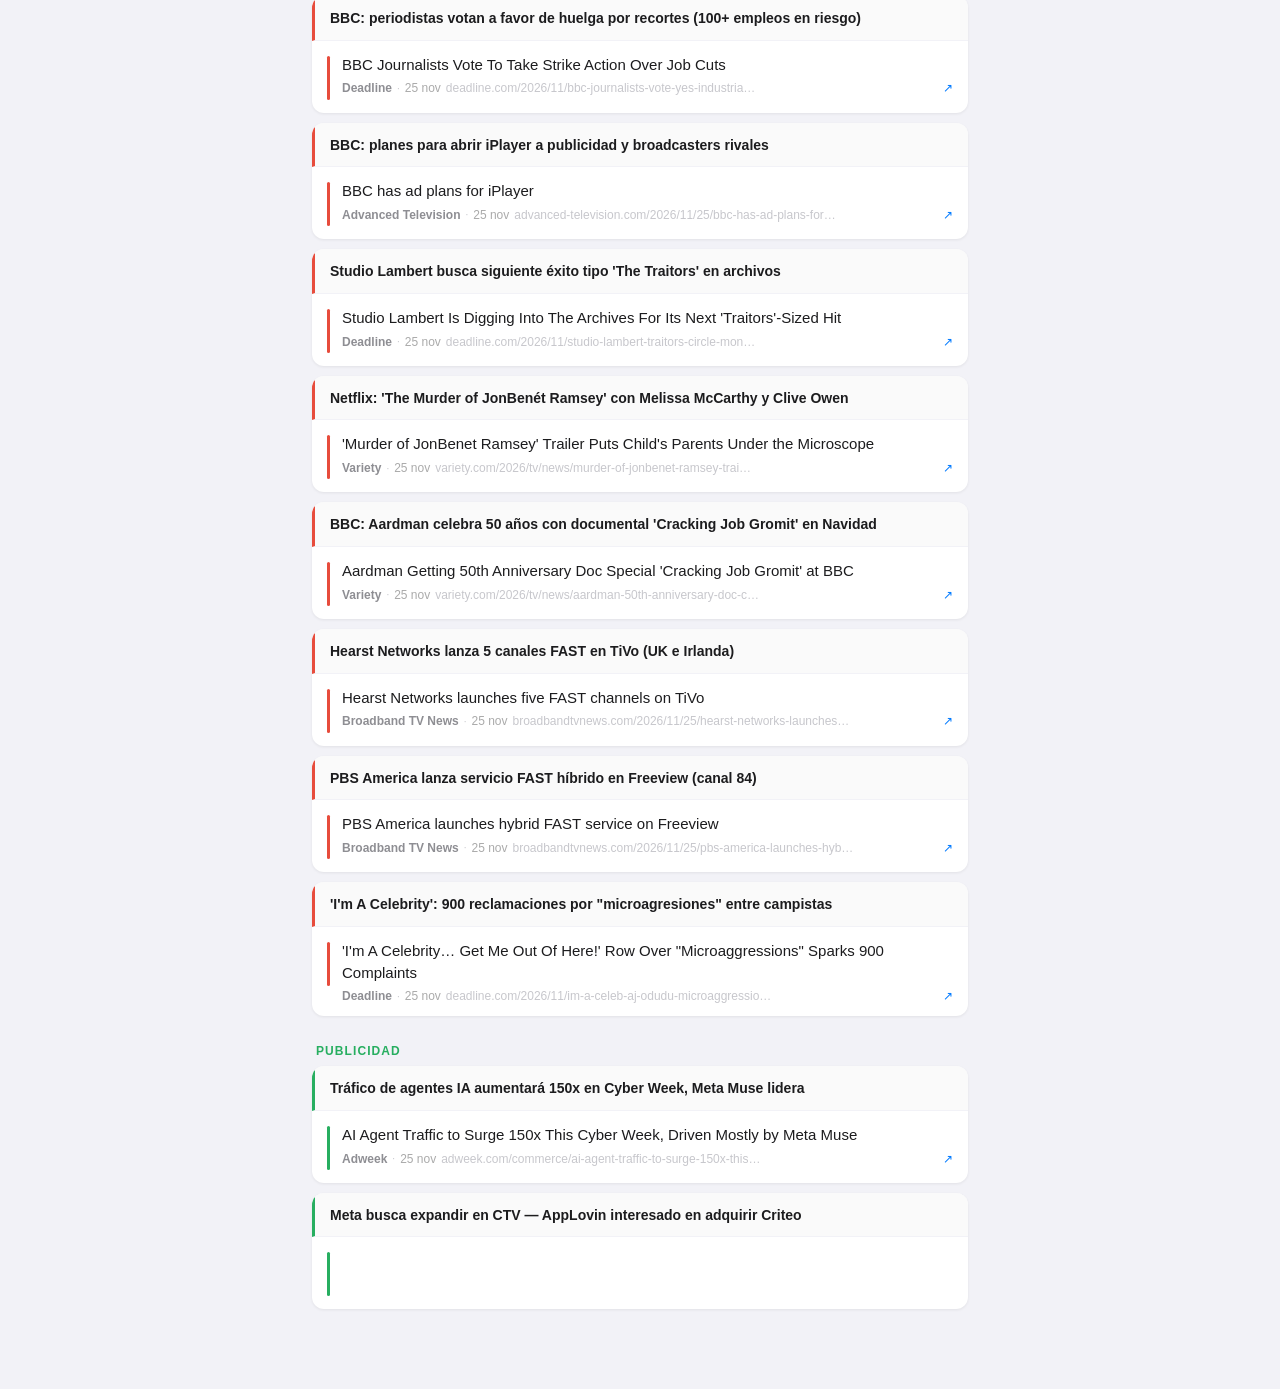
==== commit eff897f5: "Digest 25/11/2026" ====
--- a/index.html
+++ b/index.html
@@ -43,9 +43,6 @@
 .btn-select.active{background:#007aff;color:#fff}
 body.select-mode .card{user-select:none}
 body.select-mode .card:hover{background:#f0f6ff}
-.site-header{background:#fff;border-bottom:1px solid #e5e5ea;padding:16px 20px;position:sticky;top:0;z-index:10;display:flex;align-items:center;justify-content:space-between;gap:12px}
-.site-header h1{font-size:19px;font-weight:700;letter-spacing:-.2px}
-.site-header p{font-size:13px;color:#8e8e93;margin-top:3px}
 .save-bar{position:fixed;bottom:0;left:0;right:0;background:#fff;border-top:1px solid #e5e5ea;padding:12px 20px;display:none;align-items:center;justify-content:space-between;gap:12px;z-index:20;box-shadow:0 -2px 12px rgba(0,0,0,.08)}
 .save-bar.visible{display:flex}
 .save-bar-text{font-size:14px;color:#3a3a3c;font-weight:500}
@@ -88,7 +85,7 @@
 <div class="site-header">
   <div>
     <h1>Digest Streaming &amp; VOD</h1>
-    <p>24/11/2026 &nbsp;·&nbsp; Atresmedia</p>
+    <p>25/11/2026 &nbsp;·&nbsp; Atresmedia</p>
   </div>
   <div style="display:flex;gap:8px;flex-shrink:0">
     <a href="board.html" class="btn-update" style="background:#f2f2f7;color:#1c1c1e">📋 Tablero</a>
@@ -114,185 +111,168 @@
 <div class="section-label" style="color:#2980b9">PLATAFORMAS Y SECTOR</div>
 
 <div class="group">
-<div class="group-title" style="border-left:3px solid #2980b9">Issa Rae refuerza su piloto de HBO sobre amistad masculina: nuevos actores</div>
-<a class="card" href="https://variety.com/2026/tv/news/issa-rae-hbo-comedy-pilot-rafael-castillo-branden-cook-1236956972/" target="_blank" rel="noopener">
-<div class="card-accent" style="background:#2980b9"></div>
-<div class="card-body">
-<div class="card-title">Issa Rae's Male Friendship HBO Comedy Pilot Casts Rafael Castillo, Branden Cook (EXCLUSIVE)</div>
-<div class="card-meta">
-<span class="card-source">Variety</span>
-<span class="card-sep">·</span><span class="card-date">24 nov</span>
-<span class="card-url">variety.com/2026/tv/news/issa-rae-hbo-comedy-pilot-rafa…</span>
-<span class="card-ext">↗</span>
-</div>
-</div>
-<div class="card-check"></div>
-</a>
-</div>
-
-<div class="group">
-<div class="group-title" style="border-left:3px solid #2980b9">Peacock: Ariana Grande trae concierto y documental de 'Eternal Sunshine Tour' en diciembre</div>
-<a class="card" href="https://variety.com/2026/music/news/ariana-grande-teases-eternal-sunshine-tour-movie-peacock-1236956068/" target="_blank" rel="noopener">
-<div class="card-accent" style="background:#2980b9"></div>
-<div class="card-body">
-<div class="card-title">Ariana Grande's 'Eternal Sunshine Tour' Concert Movie and Making-of Documentary to Stream on Peacock in December</div>
-<div class="card-meta">
-<span class="card-source">Variety</span>
-<span class="card-sep">·</span><span class="card-date">24 nov</span>
-<span class="card-url">variety.com/2026/music/news/ariana-grande-teases-eterna…</span>
-<span class="card-ext">↗</span>
-</div>
-</div>
-<div class="card-check"></div>
-</a>
-</div>
-
-<div class="group">
-<div class="group-title" style="border-left:3px solid #2980b9">Disney+ y Disney Channel: 'Aquamarine' serie en vivo confirmada</div>
-<a class="card" href="https://variety.com/2026/tv/news/aquamarine-tv-series-disney-plus-emma-roberts-jake-mcdorman-1236957019/" target="_blank" rel="noopener">
-<div class="card-accent" style="background:#2980b9"></div>
-<div class="card-body">
-<div class="card-title">'Aquamarine' TV Series Greenlit at Disney+, Disney Channel</div>
-<div class="card-meta">
-<span class="card-source">Variety</span>
-<span class="card-sep">·</span><span class="card-date">24 nov</span>
-<span class="card-url">variety.com/2026/tv/news/aquamarine-tv-series-disney-pl…</span>
-<span class="card-ext">↗</span>
-</div>
-</div>
-<div class="card-check"></div>
-</a>
-</div>
-
-<div class="group">
-<div class="group-title" style="border-left:3px solid #2980b9">Amazon Prime Video renueva 'The Lord of the Rings: The Rings of Power' para Season 4</div>
-<a class="card" href="https://variety.com/2026/tv/news/lord-of-the-rings-rings-of-power-renewed-season-4-1236957049/" target="_blank" rel="noopener">
-<div class="card-accent" style="background:#2980b9"></div>
-<div class="card-body">
-<div class="card-title">'Lord of the Rings: The Rings of Power' Renewed for Season 4 at Amazon Prime Video</div>
-<div class="card-meta">
-<span class="card-source">Variety</span>
-<span class="card-sep">·</span><span class="card-date">24 nov</span>
-<span class="card-url">variety.com/2026/tv/news/lord-of-the-rings-rings-of-pow…</span>
-<span class="card-ext">↗</span>
-</div>
-</div>
-<div class="card-check"></div>
-</a>
-</div>
-
-<div class="group">
-<div class="group-title" style="border-left:3px solid #2980b9">Netflix: 'Thursday Murder Club' — autor respalda casting de su esposa como coincidencia</div>
-<a class="card" href="https://variety.com/2026/tv/global/thursday-murder-club-richard-osman-wife-netflix-1236957129/" target="_blank" rel="noopener">
-<div class="card-accent" style="background:#2980b9"></div>
-<div class="card-body">
-<div class="card-title">'Thursday Murder Club' Author Says Wife's Casting in Netflix Adaptation Was a Coincidence: 'It Had Nothing to Do With Me'</div>
-<div class="card-meta">
-<span class="card-source">Variety</span>
-<span class="card-sep">·</span><span class="card-date">24 nov</span>
-<span class="card-url">variety.com/2026/tv/global/thursday-murder-club-richard…</span>
-<span class="card-ext">↗</span>
-</div>
-</div>
-<div class="card-check"></div>
-</a>
-</div>
-
-<div class="group">
-<div class="group-title" style="border-left:3px solid #2980b9">Black Friday 2026: HBO Max, Hulu, Disney+, Apple TV+ con descuentos hasta 80%</div>
-<a class="card" href="https://variety.com/2026/shopping/news/best-black-friday-streaming-deals-1235441075/" target="_blank" rel="noopener">
-<div class="card-accent" style="background:#2980b9"></div>
-<div class="card-body">
-<div class="card-title">Hulu, Disney+, Apple TV, HBO Max and More Streamers Up to 80% Off For Black Friday</div>
-<div class="card-meta">
-<span class="card-source">Variety</span>
-<span class="card-sep">·</span><span class="card-date">24 nov</span>
-<span class="card-url">variety.com/2026/shopping/news/best-black-friday-stream…</span>
-<span class="card-ext">↗</span>
-</div>
-</div>
-<div class="card-check"></div>
-</a>
-</div>
-
-<div class="group">
-<div class="group-title" style="border-left:3px solid #2980b9">Hulu: especial de Sheryl Lee Ralph sobre personas sin hogar en World AIDS Day (1 dic)</div>
-<a class="card" href="https://variety.com/2026/tv/columns/sheryl-lee-ralph-until-everyone-is-seen-world-aids-day-premiere-hulu-1236956237/" target="_blank" rel="noopener">
-<div class="card-accent" style="background:#2980b9"></div>
-<div class="card-body">
-<div class="card-title">Sheryl Lee Ralph-Produced 'Until Everyone Is Seen' Sets World AIDS Day Premiere on Hulu (EXCLUSIVE)</div>
-<div class="card-meta">
-<span class="card-source">Variety</span>
-<span class="card-sep">·</span><span class="card-date">24 nov</span>
-<span class="card-url">variety.com/2026/tv/columns/sheryl-lee-ralph-until-ever…</span>
-<span class="card-ext">↗</span>
-</div>
-</div>
-<div class="card-check"></div>
-</a>
-</div>
-
-<div class="group">
-<div class="group-title" style="border-left:3px solid #2980b9">Netflix: documental de Jamie Foxx 'Fight for '84' — 19 de febrero de 2027</div>
-<a class="card" href="https://deadline.com/2026/11/fight-for-84-netflix-release-date-jamie-foxx-1237232637/" target="_blank" rel="noopener">
-<div class="card-accent" style="background:#2980b9"></div>
-<div class="card-body">
-<div class="card-title">Netflix Dates Jamie Foxx's Olympic Boxing Drama 'Fight For '84'</div>
+<div class="group-title" style="border-left:3px solid #2980b9">Hallmark Media: nuevo podcast con Melissa Peterman que "rompe la cuarta pared"</div>
+<a class="card" href="https://variety.com/2026/tv/news/hallmark-podcast-melissa-peterman-1236956991/" target="_blank" rel="noopener">
+<div class="card-accent" style="background:#2980b9"></div>
+<div class="card-body">
+<div class="card-title">Hallmark's New Podcast Push Kicks Off With Interview Series Hosted by Melissa Peterman That 'Breaks the Fourth Wall,' With More Shows to Come</div>
+<div class="card-meta">
+<span class="card-source">Variety</span>
+<span class="card-sep">·</span><span class="card-date">25 nov</span>
+<span class="card-url">variety.com/2026/tv/news/hallmark-podcast-melissa-peter…</span>
+<span class="card-ext">↗</span>
+</div>
+</div>
+<div class="card-check"></div>
+</a>
+</div>
+
+<div class="group">
+<div class="group-title" style="border-left:3px solid #2980b9">'The Pitt' Season 3: estreno 7 de enero en HBO Max</div>
+<a class="card" href="https://variety.com/2026/tv/news/the-pitt-season-3-release-date-hbo-max-1236958110/" target="_blank" rel="noopener">
+<div class="card-accent" style="background:#2980b9"></div>
+<div class="card-body">
+<div class="card-title">'The Pitt' Sets Season 3 Release Date at HBO Max</div>
+<div class="card-meta">
+<span class="card-source">Variety</span>
+<span class="card-sep">·</span><span class="card-date">25 nov</span>
+<span class="card-url">variety.com/2026/tv/news/the-pitt-season-3-release-date…</span>
+<span class="card-ext">↗</span>
+</div>
+</div>
+<div class="card-check"></div>
+</a>
+</div>
+
+<div class="group">
+<div class="group-title" style="border-left:3px solid #2980b9">'The Pop Exchange': series de celebridades con 11M de visualizaciones en primer mes</div>
+<a class="card" href="https://variety.com/2026/digital/columns/jason-kennedy-karrueche-tran-pop-exchange-1236958021/" target="_blank" rel="noopener">
+<div class="card-accent" style="background:#2980b9"></div>
+<div class="card-body">
+<div class="card-title">Jason Kennedy and Karrueche Tran Celebrity Digital Series 'The Pop Exchange' Scores More Than 11 Million Views in First Month (EXCLUSIVE)</div>
+<div class="card-meta">
+<span class="card-source">Variety</span>
+<span class="card-sep">·</span><span class="card-date">25 nov</span>
+<span class="card-url">variety.com/2026/digital/columns/jason-kennedy-karruech…</span>
+<span class="card-ext">↗</span>
+</div>
+</div>
+<div class="card-check"></div>
+</a>
+</div>
+
+<div class="group">
+<div class="group-title" style="border-left:3px solid #2980b9">Rei Ami presentará 'Who's In the Band?' en ABC/Disney+/Hulu (verano 2027)</div>
+<a class="card" href="https://variety.com/2026/music/news/rei-ami-host-music-competition-series-whos-in-the-band-1236958056/" target="_blank" rel="noopener">
+<div class="card-accent" style="background:#2980b9"></div>
+<div class="card-body">
+<div class="card-title">Rei Ami to Host Music Competition Series 'Who's In the Band?'</div>
+<div class="card-meta">
+<span class="card-source">Variety</span>
+<span class="card-sep">·</span><span class="card-date">25 nov</span>
+<span class="card-url">variety.com/2026/music/news/rei-ami-host-music-competit…</span>
+<span class="card-ext">↗</span>
+</div>
+</div>
+<div class="card-check"></div>
+</a>
+</div>
+
+<div class="group">
+<div class="group-title" style="border-left:3px solid #2980b9">Netflix: 'The Christmas Game' con Sofia Carson, rom-com navideño NFL (2027)</div>
+<a class="card" href="https://deadline.com/2026/11/sofia-carson-the-christmas-game-netflix-rom-com-1237232688/" target="_blank" rel="noopener">
+<div class="card-accent" style="background:#2980b9"></div>
+<div class="card-body">
+<div class="card-title">Sofia Carson, Taylor John Smith & Charlie Hall Board NFL Rom-Com 'The Christmas Game' From Netflix</div>
 <div class="card-meta">
 <span class="card-source">Deadline</span>
-<span class="card-sep">·</span><span class="card-date">24 nov</span>
-<span class="card-url">deadline.com/2026/11/fight-for-84-netflix-release-date-…</span>
-<span class="card-ext">↗</span>
-</div>
-</div>
-<div class="card-check"></div>
-</a>
-</div>
-
-<div class="group">
-<div class="group-title" style="border-left:3px solid #2980b9">Amazon MGM Studios firma acuerdo global con Ullisses Campbell para contenido de crimen brasileño</div>
-<a class="card" href="https://deadline.com/2026/11/tremembe-ullisses-campbell-amazon-mgm-brazil-true-crime-1237232577/" target="_blank" rel="noopener">
-<div class="card-accent" style="background:#2980b9"></div>
-<div class="card-body">
-<div class="card-title">'Tremembé' Co-Writer Ullisses Campbell Lands Amazon MGM Overall Deal As Studio Expands Brazilian True Crime Slate</div>
-<div class="card-meta">
-<span class="card-source">Deadline</span>
-<span class="card-sep">·</span><span class="card-date">24 nov</span>
-<span class="card-url">deadline.com/2026/11/tremembe-ullisses-campbell-amazon-…</span>
-<span class="card-ext">↗</span>
-</div>
-</div>
-<div class="card-check"></div>
-</a>
-</div>
-
-<div class="group">
-<div class="group-title" style="border-left:3px solid #2980b9">Netflix: 'March of the Jaguars' — primer documental de vida silvestre de Latinoamérica</div>
-<a class="card" href="https://deadline.com/2026/11/netflix-march-of-the-jaguars-wildlife-film-fernanda-torres-1237232478/" target="_blank" rel="noopener">
-<div class="card-accent" style="background:#2980b9"></div>
-<div class="card-body">
-<div class="card-title">Netflix Sets 'March Of The Jaguars' Release, Narrated By Fernanda Torres &amp; Its First Wildlife Film Out Of Latin America: Watch Trailer</div>
-<div class="card-meta">
-<span class="card-source">Deadline</span>
-<span class="card-sep">·</span><span class="card-date">24 nov</span>
-<span class="card-url">deadline.com/2026/11/netflix-march-of-the-jaguars-wildl…</span>
-<span class="card-ext">↗</span>
-</div>
-</div>
-<div class="card-check"></div>
-</a>
-</div>
-
-<div class="group">
-<div class="group-title" style="border-left:3px solid #2980b9">BBC y Netflix lanzan hub CBeebies con 24 programas infantiles (2 diciembre)</div>
-<a class="card" href="https://deadline.com/2026/11/bbc-launch-cbeebies-hub-netflix-hey-duggee-teletubbies-1237231627/" target="_blank" rel="noopener">
-<div class="card-accent" style="background:#2980b9"></div>
-<div class="card-body">
-<div class="card-title">BBC To Launch CBeebies Hub On Netflix</div>
-<div class="card-meta">
-<span class="card-source">Deadline</span>
-<span class="card-sep">·</span><span class="card-date">24 nov</span>
-<span class="card-url">deadline.com/2026/11/bbc-launch-cbeebies-hub-netflix-he…</span>
+<span class="card-sep">·</span><span class="card-date">25 nov</span>
+<span class="card-url">deadline.com/2026/11/sofia-carson-the-christmas-game-ne…</span>
+<span class="card-ext">↗</span>
+</div>
+</div>
+<div class="card-check"></div>
+</a>
+</div>
+
+<div class="group">
+<div class="group-title" style="border-left:3px solid #2980b9">Netflix: adquiere Radford Studio Center en LA por $380 millones</div>
+<a class="card" href="https://www.advanced-television.com/2026/11/25/netflix-acquires-radford-studio-center-in-la/" target="_blank" rel="noopener">
+<div class="card-accent" style="background:#2980b9"></div>
+<div class="card-body">
+<div class="card-title">Netflix acquires Radford Studio Center</div>
+<div class="card-meta">
+<span class="card-source">Advanced Television</span>
+<span class="card-sep">·</span><span class="card-date">25 nov</span>
+<span class="card-url">advanced-television.com/2026/11/25/netflix-acquires-rad…</span>
+<span class="card-ext">↗</span>
+</div>
+</div>
+<div class="card-check"></div>
+</a>
+</div>
+
+<div class="group">
+<div class="group-title" style="border-left:3px solid #2980b9">TF1 selecciona a Ateme para plataforma TF1+ en expansión</div>
+<a class="card" href="https://www.broadbandtvnews.com/2026/11/25/tf1-selects-ateme-to-support-growing-tf1-streaming-platform/" target="_blank" rel="noopener">
+<div class="card-accent" style="background:#2980b9"></div>
+<div class="card-body">
+<div class="card-title">TF1 selects Ateme to support growing TF1+ streaming platform</div>
+<div class="card-meta">
+<span class="card-source">Broadband TV News</span>
+<span class="card-sep">·</span><span class="card-date">25 nov</span>
+<span class="card-url">broadbandtvnews.com/2026/11/25/tf1-selects-ateme-to-sup…</span>
+<span class="card-ext">↗</span>
+</div>
+</div>
+<div class="card-check"></div>
+</a>
+</div>
+
+<div class="group">
+<div class="group-title" style="border-left:3px solid #2980b9">Nordics: ingresos streaming superan TV lineal por primera vez (€4B vs €3.7B)</div>
+<a class="card" href="https://www.broadbandtvnews.com/2026/11/25/nordic-streaming-revenues-overtake-traditional-tv-for-first-time/" target="_blank" rel="noopener">
+<div class="card-accent" style="background:#2980b9"></div>
+<div class="card-body">
+<div class="card-title">Nordic streaming revenues overtake traditional TV for first time</div>
+<div class="card-meta">
+<span class="card-source">Broadband TV News</span>
+<span class="card-sep">·</span><span class="card-date">25 nov</span>
+<span class="card-url">broadbandtvnews.com/2026/11/25/nordic-streaming-revenue…</span>
+<span class="card-ext">↗</span>
+</div>
+</div>
+<div class="card-check"></div>
+</a>
+</div>
+
+<div class="group">
+<div class="group-title" style="border-left:3px solid #2980b9">España: 70% de hogares usan plataformas de pago, Netflix lidera (CNMC)</div>
+<a class="card" href="https://www.broadbandtvnews.com/2026/11/25/seven-in-ten-spanish-households-use-paid-streaming-platforms/" target="_blank" rel="noopener">
+<div class="card-accent" style="background:#2980b9"></div>
+<div class="card-body">
+<div class="card-title">Seven in ten Spanish households use paid streaming platforms</div>
+<div class="card-meta">
+<span class="card-source">Broadband TV News</span>
+<span class="card-sep">·</span><span class="card-date">25 nov</span>
+<span class="card-url">broadbandtvnews.com/2026/11/25/seven-in-ten-spanish-hou…</span>
+<span class="card-ext">↗</span>
+</div>
+</div>
+<div class="card-check"></div>
+</a>
+</div>
+
+<div class="group">
+<div class="group-title" style="border-left:3px solid #2980b9">Hallmark rompe con podcast y extensiones de marca</div>
+<a class="card" href="https://variety.com/2026/tv/news/hallmark-podcast-melissa-peterman-1236956991/" target="_blank" rel="noopener">
+<div class="card-accent" style="background:#2980b9"></div>
+<div class="card-body">
+<div class="card-title">Hallmark Media gearing up for new expansion into podcasting</div>
+<div class="card-meta">
+<span class="card-source">Variety</span>
+<span class="card-sep">·</span><span class="card-date">25 nov</span>
+<span class="card-url">variety.com/2026/tv/news/hallmark-podcast-melissa-peter…</span>
 <span class="card-ext">↗</span>
 </div>
 </div>
@@ -306,14 +286,82 @@
 <div class="section-label" style="color:#e74c3c">MEDIOS Y TELEVISIÓN</div>
 
 <div class="group">
-<div class="group-title" style="border-left:3px solid #e74c3c">Netflix: tráiler de 'The Murder of JonBenét Ramsey' con Melissa McCarthy y Clive Owen</div>
+<div class="group-title" style="border-left:3px solid #e74c3c">Gordon Ramsay: nuevo presentador de Top Gear (BBC, 2027)</div>
+<a class="card" href="https://variety.com/2026/tv/global/gordon-ramsay-host-top-gear-1236958081/" target="_blank" rel="noopener">
+<div class="card-accent" style="background:#e74c3c"></div>
+<div class="card-body">
+<div class="card-title">Gordon Ramsay to Host 'Top Gear'</div>
+<div class="card-meta">
+<span class="card-source">Variety</span>
+<span class="card-sep">·</span><span class="card-date">25 nov</span>
+<span class="card-url">variety.com/2026/tv/global/gordon-ramsay-host-top-gear-…</span>
+<span class="card-ext">↗</span>
+</div>
+</div>
+<div class="card-check"></div>
+</a>
+</div>
+
+<div class="group">
+<div class="group-title" style="border-left:3px solid #e74c3c">BBC: periodistas votan a favor de huelga por recortes (100+ empleos en riesgo)</div>
+<a class="card" href="https://deadline.com/2026/11/bbc-journalists-vote-yes-industrial-action-result-1237233186/" target="_blank" rel="noopener">
+<div class="card-accent" style="background:#e74c3c"></div>
+<div class="card-body">
+<div class="card-title">BBC Journalists Vote To Take Strike Action Over Job Cuts</div>
+<div class="card-meta">
+<span class="card-source">Deadline</span>
+<span class="card-sep">·</span><span class="card-date">25 nov</span>
+<span class="card-url">deadline.com/2026/11/bbc-journalists-vote-yes-industria…</span>
+<span class="card-ext">↗</span>
+</div>
+</div>
+<div class="card-check"></div>
+</a>
+</div>
+
+<div class="group">
+<div class="group-title" style="border-left:3px solid #e74c3c">BBC: planes para abrir iPlayer a publicidad y broadcasters rivales</div>
+<a class="card" href="https://www.advanced-television.com/2026/11/25/bbc-has-ad-plans-for-iplayer/" target="_blank" rel="noopener">
+<div class="card-accent" style="background:#e74c3c"></div>
+<div class="card-body">
+<div class="card-title">BBC has ad plans for iPlayer</div>
+<div class="card-meta">
+<span class="card-source">Advanced Television</span>
+<span class="card-sep">·</span><span class="card-date">25 nov</span>
+<span class="card-url">advanced-television.com/2026/11/25/bbc-has-ad-plans-for…</span>
+<span class="card-ext">↗</span>
+</div>
+</div>
+<div class="card-check"></div>
+</a>
+</div>
+
+<div class="group">
+<div class="group-title" style="border-left:3px solid #e74c3c">Studio Lambert busca siguiente éxito tipo 'The Traitors' en archivos</div>
+<a class="card" href="https://deadline.com/2026/11/studio-lambert-traitors-circle-monopoly-interview-1237232183/" target="_blank" rel="noopener">
+<div class="card-accent" style="background:#e74c3c"></div>
+<div class="card-body">
+<div class="card-title">Studio Lambert Is Digging Into The Archives For Its Next 'Traitors'-Sized Hit</div>
+<div class="card-meta">
+<span class="card-source">Deadline</span>
+<span class="card-sep">·</span><span class="card-date">25 nov</span>
+<span class="card-url">deadline.com/2026/11/studio-lambert-traitors-circle-mon…</span>
+<span class="card-ext">↗</span>
+</div>
+</div>
+<div class="card-check"></div>
+</a>
+</div>
+
+<div class="group">
+<div class="group-title" style="border-left:3px solid #e74c3c">Netflix: 'The Murder of JonBenét Ramsey' con Melissa McCarthy y Clive Owen</div>
 <a class="card" href="https://variety.com/2026/tv/news/murder-of-jonbenet-ramsey-trailer-netflix-1236956945/" target="_blank" rel="noopener">
 <div class="card-accent" style="background:#e74c3c"></div>
 <div class="card-body">
 <div class="card-title">'Murder of JonBenet Ramsey' Trailer Puts Child's Parents Under the Microscope</div>
 <div class="card-meta">
 <span class="card-source">Variety</span>
-<span class="card-sep">·</span><span class="card-date">24 nov</span>
+<span class="card-sep">·</span><span class="card-date">25 nov</span>
 <span class="card-url">variety.com/2026/tv/news/murder-of-jonbenet-ramsey-trai…</span>
 <span class="card-ext">↗</span>
 </div>
@@ -323,14 +371,14 @@
 </div>
 
 <div class="group">
-<div class="group-title" style="border-left:3px solid #e74c3c">BBC: Aardman celebra 50 años con documental especial 'Cracking Job Gromit' en Navidad</div>
+<div class="group-title" style="border-left:3px solid #e74c3c">BBC: Aardman celebra 50 años con documental 'Cracking Job Gromit' en Navidad</div>
 <a class="card" href="https://variety.com/2026/tv/news/aardman-50th-anniversary-doc-cracking-job-gromit-bbc-1236956987/" target="_blank" rel="noopener">
 <div class="card-accent" style="background:#e74c3c"></div>
 <div class="card-body">
 <div class="card-title">Aardman Getting 50th Anniversary Doc Special 'Cracking Job Gromit' at BBC</div>
 <div class="card-meta">
 <span class="card-source">Variety</span>
-<span class="card-sep">·</span><span class="card-date">24 nov</span>
+<span class="card-sep">·</span><span class="card-date">25 nov</span>
 <span class="card-url">variety.com/2026/tv/news/aardman-50th-anniversary-doc-c…</span>
 <span class="card-ext">↗</span>
 </div>
@@ -340,49 +388,49 @@
 </div>
 
 <div class="group">
-<div class="group-title" style="border-left:3px solid #e74c3c">Canal+ y NBCUniversal: 'SNL France' estrena con Manu Payet (19 diciembre)</div>
-<a class="card" href="https://variety.com/2026/tv/global/snl-heads-france-canal-nbcuniversal-cast-manu-payet-1236956855/" target="_blank" rel="noopener">
-<div class="card-accent" style="background:#e74c3c"></div>
-<div class="card-body">
-<div class="card-title">'SNL' Heads to France With Canal+, NBCUniversal Unveiling Cast and Manu Payet as First Host (EXCLUSIVE)</div>
-<div class="card-meta">
-<span class="card-source">Variety</span>
-<span class="card-sep">·</span><span class="card-date">24 nov</span>
-<span class="card-url">variety.com/2026/tv/global/snl-heads-france-canal-nbcun…</span>
-<span class="card-ext">↗</span>
-</div>
-</div>
-<div class="card-check"></div>
-</a>
-</div>
-
-<div class="group">
-<div class="group-title" style="border-left:3px solid #e74c3c">Deutsche Telekom: MagentaTV FAST expande a 40 canales</div>
-<a class="card" href="https://www.broadbandtvnews.com/2026/11/24/deutsche-telekom-expands-magentatv-fast-line-up-to-40-channels/" target="_blank" rel="noopener">
-<div class="card-accent" style="background:#e74c3c"></div>
-<div class="card-body">
-<div class="card-title">Deutsche Telekom expands MagentaTV FAST line-up to 40 channels</div>
+<div class="group-title" style="border-left:3px solid #e74c3c">Hearst Networks lanza 5 canales FAST en TiVo (UK e Irlanda)</div>
+<a class="card" href="https://www.broadbandtvnews.com/2026/11/25/hearst-networks-launches-five-fast-channels-on-tivo/" target="_blank" rel="noopener">
+<div class="card-accent" style="background:#e74c3c"></div>
+<div class="card-body">
+<div class="card-title">Hearst Networks launches five FAST channels on TiVo</div>
 <div class="card-meta">
 <span class="card-source">Broadband TV News</span>
-<span class="card-sep">·</span><span class="card-date">24 nov</span>
-<span class="card-url">broadbandtvnews.com/2026/11/24/deutsche-telekom-expands…</span>
-<span class="card-ext">↗</span>
-</div>
-</div>
-<div class="card-check"></div>
-</a>
-</div>
-
-<div class="group">
-<div class="group-title" style="border-left:3px solid #e74c3c">TVN Media: publicidad dirigida en TV lineal, streaming y CTV en Polonia</div>
-<a class="card" href="https://www.broadbandtvnews.com/2026/11/24/tvn-media-expands-addressable-advertising-across-polish-tv-platforms/" target="_blank" rel="noopener">
-<div class="card-accent" style="background:#e74c3c"></div>
-<div class="card-body">
-<div class="card-title">TVN Media expands addressable advertising across Polish TV platforms</div>
+<span class="card-sep">·</span><span class="card-date">25 nov</span>
+<span class="card-url">broadbandtvnews.com/2026/11/25/hearst-networks-launches…</span>
+<span class="card-ext">↗</span>
+</div>
+</div>
+<div class="card-check"></div>
+</a>
+</div>
+
+<div class="group">
+<div class="group-title" style="border-left:3px solid #e74c3c">PBS America lanza servicio FAST híbrido en Freeview (canal 84)</div>
+<a class="card" href="https://www.broadbandtvnews.com/2026/11/25/pbs-america-launches-hybrid-fast-service-on-freeview/" target="_blank" rel="noopener">
+<div class="card-accent" style="background:#e74c3c"></div>
+<div class="card-body">
+<div class="card-title">PBS America launches hybrid FAST service on Freeview</div>
 <div class="card-meta">
 <span class="card-source">Broadband TV News</span>
-<span class="card-sep">·</span><span class="card-date">24 nov</span>
-<span class="card-url">broadbandtvnews.com/2026/11/24/tvn-media-expands-addres…</span>
+<span class="card-sep">·</span><span class="card-date">25 nov</span>
+<span class="card-url">broadbandtvnews.com/2026/11/25/pbs-america-launches-hyb…</span>
+<span class="card-ext">↗</span>
+</div>
+</div>
+<div class="card-check"></div>
+</a>
+</div>
+
+<div class="group">
+<div class="group-title" style="border-left:3px solid #e74c3c">'I'm A Celebrity': 900 reclamaciones por "microagresiones" entre campistas</div>
+<a class="card" href="https://deadline.com/2026/11/im-a-celeb-aj-odudu-microaggressions-900-complaints-1237233218/" target="_blank" rel="noopener">
+<div class="card-accent" style="background:#e74c3c"></div>
+<div class="card-body">
+<div class="card-title">'I'm A Celebrity… Get Me Out Of Here!' Row Over "Microaggressions" Sparks 900 Complaints</div>
+<div class="card-meta">
+<span class="card-source">Deadline</span>
+<span class="card-sep">·</span><span class="card-date">25 nov</span>
+<span class="card-url">deadline.com/2026/11/im-a-celeb-aj-odudu-microaggressio…</span>
 <span class="card-ext">↗</span>
 </div>
 </div>
@@ -394,60 +442,29 @@
 
 <div class="section">
 <div class="section-label" style="color:#27ae60">PUBLICIDAD</div>
+
+<div class="group">
+<div class="group-title" style="border-left:3px solid #27ae60">Tráfico de agentes IA aumentará 150x en Cyber Week, Meta Muse lidera</div>
+<a class="card" href="https://www.adweek.com/commerce/ai-agent-traffic-to-surge-150x-this-cyber-week-driven-mostly-by-meta-muse/" target="_blank" rel="noopener">
+<div class="card-accent" style="background:#27ae60"></div>
+<div class="card-body">
+<div class="card-title">AI Agent Traffic to Surge 150x This Cyber Week, Driven Mostly by Meta Muse</div>
+<div class="card-meta">
+<span class="card-source">Adweek</span>
+<span class="card-sep">·</span><span class="card-date">25 nov</span>
+<span class="card-url">adweek.com/commerce/ai-agent-traffic-to-surge-150x-this…</span>
+<span class="card-ext">↗</span>
+</div>
+</div>
+<div class="card-check"></div>
+</a>
+</div>
 
 <div class="group">
 <div class="group-title" style="border-left:3px solid #27ae60">Meta busca expandir en CTV — AppLovin interesado en adquirir Criteo</div>
 <a class="card" href="https://digiday.com/media-buying/ad-tech-briefing-meta-eyes-ctv-as-applovin-circles-criteo-signs-of-the-squeeze-on-independent-ad-tech/?utm_campaign=digidaydis&utm_medium=rss&utm_source=general-rss" target="_blank" rel="noopener">
 <div class="card-accent" style="background:#27ae60"></div>
-<div class="card-body">
-<div class="card-title">Ad Tech Briefing: Meta eyes CTV as AppLovin circles Criteo, signs of the squeeze on independent ad tech</div>
-<div class="card-meta">
-<span class="card-source">Digiday</span>
-<span class="card-sep">·</span><span class="card-date">24 nov</span>
-<span class="card-url">digiday.com/media-buying/ad-tech-briefing-meta-eyes-ctv-…</span>
-<span class="card-ext">↗</span>
-</div>
-</div>
-<div class="card-check"></div>
-</a>
-</div>
-
-<div class="group">
-<div class="group-title" style="border-left:3px solid #27ae60">Walmart: Meta's Muse compra en sus tiendas — control del retailer en anuncios IA</div>
-<a class="card" href="https://digiday.com/marketing/walmart-is-letting-metas-muse-shop-its-shelves-but-on-its-own-terms/?utm_campaign=digidaydis&utm_medium=rss&utm_source=general-rss" target="_blank" rel="noopener">
-<div class="card-accent" style="background:#27ae60"></div>
-<div class="card-body">
-<div class="card-title">Walmart is letting Meta's Muse shop its shelves — but on its own terms</div>
-<div class="card-meta">
-<span class="card-source">Digiday</span>
-<span class="card-sep">·</span><span class="card-date">24 nov</span>
-<span class="card-url">digiday.com/marketing/walmart-is-letting-metas-muse-sho…</span>
-<span class="card-ext">↗</span>
-</div>
-</div>
-<div class="card-check"></div>
-</a>
-</div>
-
-<div class="group">
-<div class="group-title" style="border-left:3px solid #27ae60">Amazon compra anuncios de ChatGPT mientras bloquea crawlers de OpenAI</div>
-<a class="card" href="https://digiday.com/marketing/amazon-is-buying-chatgpt-ads-while-blocking-openai-crawlers/?utm_campaign=digidaydis&utm_medium=rss&utm_source=general-rss" target="_blank" rel="noopener">
-<div class="card-accent" style="background:#27ae60"></div>
-<div class="card-body">
-<div class="card-title">Amazon is buying ChatGPT ads while blocking OpenAI crawlers</div>
-<div class="card-meta">
-<span class="card-source">Digiday</span>
-<span class="card-sep">·</span><span class="card-date">24 nov</span>
-<span class="card-url">digiday.com/marketing/amazon-is-buying-chatgpt-ads-whil…</span>
-<span class="card-ext">↗</span>
-</div>
-</div>
-<div class="card-check"></div>
-</a>
-</div>
-
-<div class="group">
-<div class="group-title" style="border-left:3px solid #27ae60">Marcas invertirán más en CTV, retail y search en Black Friday 2026</div>
+<div class="card-
 <script>
 /* ── Añadir card-check a todas las cards que no lo tengan ── */
 document.querySelectorAll('.card').forEach(function(card) {
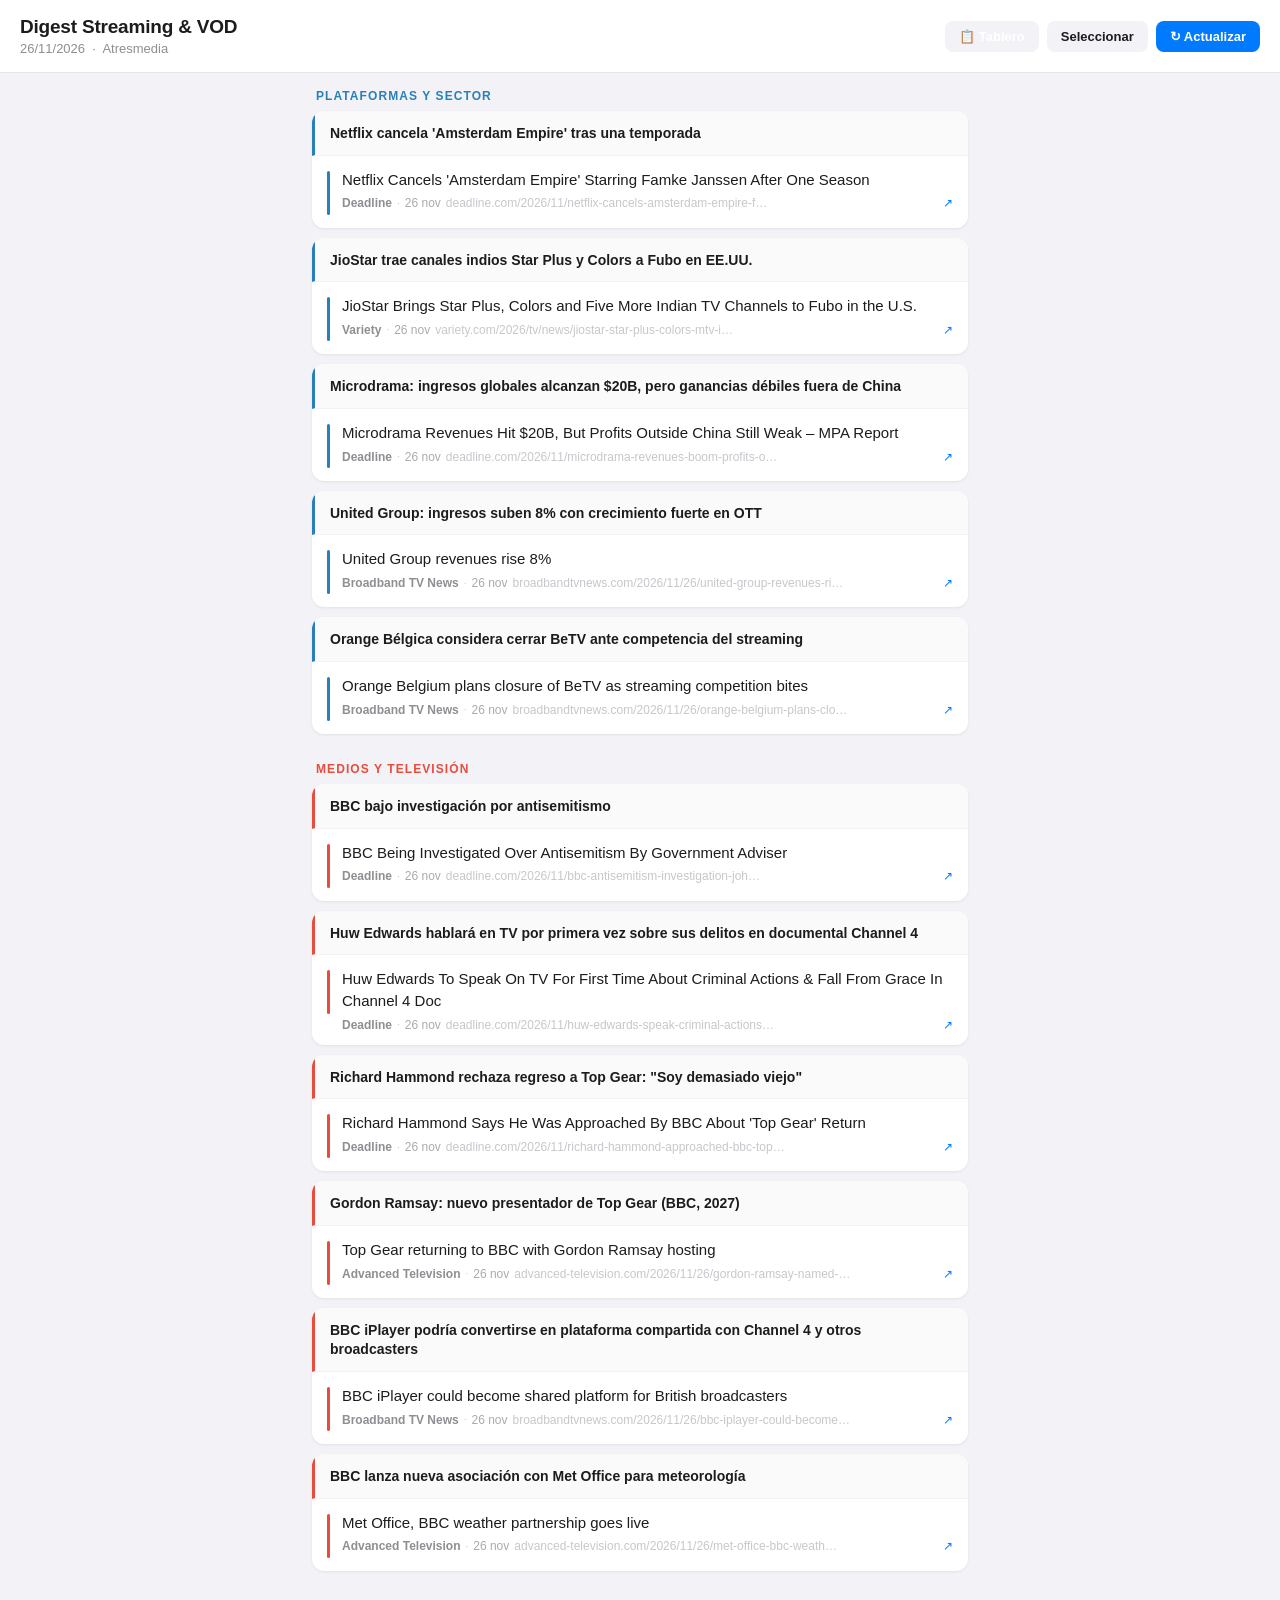
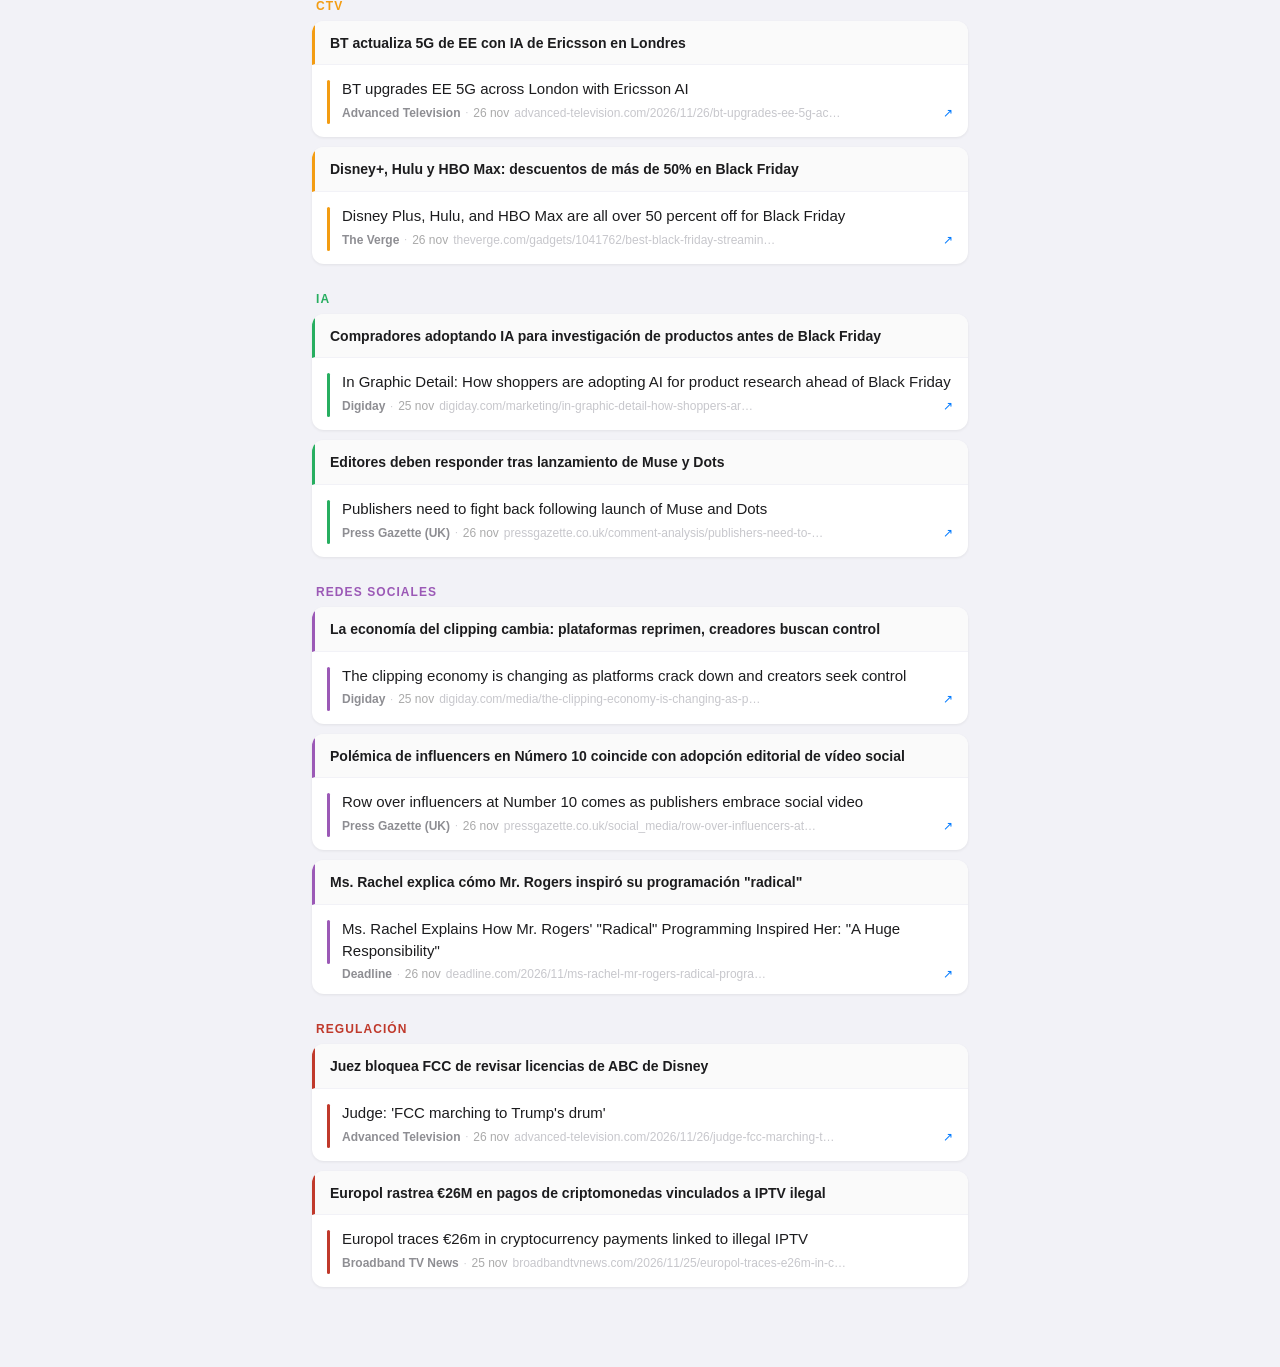
==== commit e9c400c2: "Digest 26/11/2026" ====
--- a/index.html
+++ b/index.html
@@ -50,6 +50,9 @@
 .btn-save:disabled{opacity:.5;cursor:default}
 .toast{position:fixed;bottom:80px;left:50%;transform:translateX(-50%);background:#1c1c1e;color:#fff;padding:10px 20px;border-radius:10px;font-size:14px;font-weight:500;opacity:0;transition:opacity .25s;pointer-events:none;z-index:100;white-space:nowrap}
 .toast.show{opacity:1}
+.site-header{background:#fff;border-bottom:1px solid #e5e5ea;padding:16px 20px;position:sticky;top:0;z-index:10;display:flex !important;align-items:center !important;justify-content:space-between !important;gap:12px}
+.site-header h1{font-size:19px;font-weight:700;letter-spacing:-.2px}
+.site-header p{font-size:13px;color:#8e8e93;margin-top:3px}
 </style>
 <style>
 /* ── Header layout ── */
@@ -85,7 +88,7 @@
 <div class="site-header">
   <div>
     <h1>Digest Streaming &amp; VOD</h1>
-    <p>25/11/2026 &nbsp;·&nbsp; Atresmedia</p>
+    <p>26/11/2026 &nbsp;·&nbsp; Atresmedia</p>
   </div>
   <div style="display:flex;gap:8px;flex-shrink:0">
     <a href="board.html" class="btn-update" style="background:#f2f2f7;color:#1c1c1e">📋 Tablero</a>
@@ -111,360 +114,363 @@
 <div class="section-label" style="color:#2980b9">PLATAFORMAS Y SECTOR</div>
 
 <div class="group">
-<div class="group-title" style="border-left:3px solid #2980b9">Hallmark Media: nuevo podcast con Melissa Peterman que "rompe la cuarta pared"</div>
-<a class="card" href="https://variety.com/2026/tv/news/hallmark-podcast-melissa-peterman-1236956991/" target="_blank" rel="noopener">
+<div class="group-title" style="border-left:3px solid #2980b9">Netflix cancela 'Amsterdam Empire' tras una temporada</div>
+<a class="card" href="https://deadline.com/2026/11/netflix-cancels-amsterdam-empire-famke-janssen-holland-1237233284/" target="_blank" rel="noopener">
 <div class="card-accent" style="background:#2980b9"></div>
 <div class="card-body">
-<div class="card-title">Hallmark's New Podcast Push Kicks Off With Interview Series Hosted by Melissa Peterman That 'Breaks the Fourth Wall,' With More Shows to Come</div>
+<div class="card-title">Netflix Cancels 'Amsterdam Empire' Starring Famke Janssen After One Season</div>
+<div class="card-meta">
+<span class="card-source">Deadline</span>
+<span class="card-sep">·</span><span class="card-date">26 nov</span>
+<span class="card-url">deadline.com/2026/11/netflix-cancels-amsterdam-empire-f…</span>
+<span class="card-ext">↗</span>
+</div>
+</div>
+<div class="card-check"></div>
+</a>
+</div>
+
+<div class="group">
+<div class="group-title" style="border-left:3px solid #2980b9">JioStar trae canales indios Star Plus y Colors a Fubo en EE.UU.</div>
+<a class="card" href="https://variety.com/2026/tv/news/jiostar-star-plus-colors-mtv-india-fubo-us-1236958804/" target="_blank" rel="noopener">
+<div class="card-accent" style="background:#2980b9"></div>
+<div class="card-body">
+<div class="card-title">JioStar Brings Star Plus, Colors and Five More Indian TV Channels to Fubo in the U.S.</div>
 <div class="card-meta">
 <span class="card-source">Variety</span>
+<span class="card-sep">·</span><span class="card-date">26 nov</span>
+<span class="card-url">variety.com/2026/tv/news/jiostar-star-plus-colors-mtv-i…</span>
+<span class="card-ext">↗</span>
+</div>
+</div>
+<div class="card-check"></div>
+</a>
+</div>
+
+<div class="group">
+<div class="group-title" style="border-left:3px solid #2980b9">Microdrama: ingresos globales alcanzan $20B, pero ganancias débiles fuera de China</div>
+<a class="card" href="https://deadline.com/2026/11/microdrama-revenues-boom-profits-outside-china-weak-report-1237233205/" target="_blank" rel="noopener">
+<div class="card-accent" style="background:#2980b9"></div>
+<div class="card-body">
+<div class="card-title">Microdrama Revenues Hit $20B, But Profits Outside China Still Weak – MPA Report</div>
+<div class="card-meta">
+<span class="card-source">Deadline</span>
+<span class="card-sep">·</span><span class="card-date">26 nov</span>
+<span class="card-url">deadline.com/2026/11/microdrama-revenues-boom-profits-o…</span>
+<span class="card-ext">↗</span>
+</div>
+</div>
+<div class="card-check"></div>
+</a>
+</div>
+
+<div class="group">
+<div class="group-title" style="border-left:3px solid #2980b9">United Group: ingresos suben 8% con crecimiento fuerte en OTT</div>
+<a class="card" href="https://www.broadbandtvnews.com/2026/11/26/united-group-revenues-rise-8/" target="_blank" rel="noopener">
+<div class="card-accent" style="background:#2980b9"></div>
+<div class="card-body">
+<div class="card-title">United Group revenues rise 8%</div>
+<div class="card-meta">
+<span class="card-source">Broadband TV News</span>
+<span class="card-sep">·</span><span class="card-date">26 nov</span>
+<span class="card-url">broadbandtvnews.com/2026/11/26/united-group-revenues-ri…</span>
+<span class="card-ext">↗</span>
+</div>
+</div>
+<div class="card-check"></div>
+</a>
+</div>
+
+<div class="group">
+<div class="group-title" style="border-left:3px solid #2980b9">Orange Bélgica considera cerrar BeTV ante competencia del streaming</div>
+<a class="card" href="https://www.broadbandtvnews.com/2026/11/26/orange-belgium-plans-closure-of-betv-as-streaming-competition-bites/" target="_blank" rel="noopener">
+<div class="card-accent" style="background:#2980b9"></div>
+<div class="card-body">
+<div class="card-title">Orange Belgium plans closure of BeTV as streaming competition bites</div>
+<div class="card-meta">
+<span class="card-source">Broadband TV News</span>
+<span class="card-sep">·</span><span class="card-date">26 nov</span>
+<span class="card-url">broadbandtvnews.com/2026/11/26/orange-belgium-plans-clo…</span>
+<span class="card-ext">↗</span>
+</div>
+</div>
+<div class="card-check"></div>
+</a>
+</div>
+
+</div>
+
+<div class="section">
+<div class="section-label" style="color:#e74c3c">MEDIOS Y TELEVISIÓN</div>
+
+<div class="group">
+<div class="group-title" style="border-left:3px solid #e74c3c">BBC bajo investigación por antisemitismo</div>
+<a class="card" href="https://deadline.com/2026/11/bbc-antisemitism-investigation-john-mann-government-1237233983/" target="_blank" rel="noopener">
+<div class="card-accent" style="background:#e74c3c"></div>
+<div class="card-body">
+<div class="card-title">BBC Being Investigated Over Antisemitism By Government Adviser</div>
+<div class="card-meta">
+<span class="card-source">Deadline</span>
+<span class="card-sep">·</span><span class="card-date">26 nov</span>
+<span class="card-url">deadline.com/2026/11/bbc-antisemitism-investigation-joh…</span>
+<span class="card-ext">↗</span>
+</div>
+</div>
+<div class="card-check"></div>
+</a>
+</div>
+
+<div class="group">
+<div class="group-title" style="border-left:3px solid #e74c3c">Huw Edwards hablará en TV por primera vez sobre sus delitos en documental Channel 4</div>
+<a class="card" href="https://deadline.com/2026/11/huw-edwards-speak-criminal-actions-channel-4-guilty-1237233972/" target="_blank" rel="noopener">
+<div class="card-accent" style="background:#e74c3c"></div>
+<div class="card-body">
+<div class="card-title">Huw Edwards To Speak On TV For First Time About Criminal Actions & Fall From Grace In Channel 4 Doc</div>
+<div class="card-meta">
+<span class="card-source">Deadline</span>
+<span class="card-sep">·</span><span class="card-date">26 nov</span>
+<span class="card-url">deadline.com/2026/11/huw-edwards-speak-criminal-actions…</span>
+<span class="card-ext">↗</span>
+</div>
+</div>
+<div class="card-check"></div>
+</a>
+</div>
+
+<div class="group">
+<div class="group-title" style="border-left:3px solid #e74c3c">Richard Hammond rechaza regreso a Top Gear: "Soy demasiado viejo"</div>
+<a class="card" href="https://deadline.com/2026/11/richard-hammond-approached-bbc-top-gear-return-1237233965/" target="_blank" rel="noopener">
+<div class="card-accent" style="background:#e74c3c"></div>
+<div class="card-body">
+<div class="card-title">Richard Hammond Says He Was Approached By BBC About 'Top Gear' Return</div>
+<div class="card-meta">
+<span class="card-source">Deadline</span>
+<span class="card-sep">·</span><span class="card-date">26 nov</span>
+<span class="card-url">deadline.com/2026/11/richard-hammond-approached-bbc-top…</span>
+<span class="card-ext">↗</span>
+</div>
+</div>
+<div class="card-check"></div>
+</a>
+</div>
+
+<div class="group">
+<div class="group-title" style="border-left:3px solid #e74c3c">Gordon Ramsay: nuevo presentador de Top Gear (BBC, 2027)</div>
+<a class="card" href="https://www.advanced-television.com/2026/11/26/gordon-ramsay-named-new-top-gear-host/" target="_blank" rel="noopener">
+<div class="card-accent" style="background:#e74c3c"></div>
+<div class="card-body">
+<div class="card-title">Top Gear returning to BBC with Gordon Ramsay hosting</div>
+<div class="card-meta">
+<span class="card-source">Advanced Television</span>
+<span class="card-sep">·</span><span class="card-date">26 nov</span>
+<span class="card-url">advanced-television.com/2026/11/26/gordon-ramsay-named-…</span>
+<span class="card-ext">↗</span>
+</div>
+</div>
+<div class="card-check"></div>
+</a>
+</div>
+
+<div class="group">
+<div class="group-title" style="border-left:3px solid #e74c3c">BBC iPlayer podría convertirse en plataforma compartida con Channel 4 y otros broadcasters</div>
+<a class="card" href="https://www.broadbandtvnews.com/2026/11/26/bbc-iplayer-could-become-shared-platform-for-british-broadcasters/" target="_blank" rel="noopener">
+<div class="card-accent" style="background:#e74c3c"></div>
+<div class="card-body">
+<div class="card-title">BBC iPlayer could become shared platform for British broadcasters</div>
+<div class="card-meta">
+<span class="card-source">Broadband TV News</span>
+<span class="card-sep">·</span><span class="card-date">26 nov</span>
+<span class="card-url">broadbandtvnews.com/2026/11/26/bbc-iplayer-could-become…</span>
+<span class="card-ext">↗</span>
+</div>
+</div>
+<div class="card-check"></div>
+</a>
+</div>
+
+<div class="group">
+<div class="group-title" style="border-left:3px solid #e74c3c">BBC lanza nueva asociación con Met Office para meteorología</div>
+<a class="card" href="https://www.advanced-television.com/2026/11/26/met-office-bbc-weather-partnership-goes-live/" target="_blank" rel="noopener">
+<div class="card-accent" style="background:#e74c3c"></div>
+<div class="card-body">
+<div class="card-title">Met Office, BBC weather partnership goes live</div>
+<div class="card-meta">
+<span class="card-source">Advanced Television</span>
+<span class="card-sep">·</span><span class="card-date">26 nov</span>
+<span class="card-url">advanced-television.com/2026/11/26/met-office-bbc-weath…</span>
+<span class="card-ext">↗</span>
+</div>
+</div>
+<div class="card-check"></div>
+</a>
+</div>
+
+</div>
+
+<div class="section">
+<div class="section-label" style="color:#f39c12">CTV</div>
+
+<div class="group">
+<div class="group-title" style="border-left:3px solid #f39c12">BT actualiza 5G de EE con IA de Ericsson en Londres</div>
+<a class="card" href="https://www.advanced-television.com/2026/11/26/bt-upgrades-ee-5g-across-london-with-ericsson-ai/" target="_blank" rel="noopener">
+<div class="card-accent" style="background:#f39c12"></div>
+<div class="card-body">
+<div class="card-title">BT upgrades EE 5G across London with Ericsson AI</div>
+<div class="card-meta">
+<span class="card-source">Advanced Television</span>
+<span class="card-sep">·</span><span class="card-date">26 nov</span>
+<span class="card-url">advanced-television.com/2026/11/26/bt-upgrades-ee-5g-ac…</span>
+<span class="card-ext">↗</span>
+</div>
+</div>
+<div class="card-check"></div>
+</a>
+</div>
+
+<div class="group">
+<div class="group-title" style="border-left:3px solid #f39c12">Disney+, Hulu y HBO Max: descuentos de más de 50% en Black Friday</div>
+<a class="card" href="https://www.theverge.com/gadgets/1041762/best-black-friday-streaming-deals-2026" target="_blank" rel="noopener">
+<div class="card-accent" style="background:#f39c12"></div>
+<div class="card-body">
+<div class="card-title">Disney Plus, Hulu, and HBO Max are all over 50 percent off for Black Friday</div>
+<div class="card-meta">
+<span class="card-source">The Verge</span>
+<span class="card-sep">·</span><span class="card-date">26 nov</span>
+<span class="card-url">theverge.com/gadgets/1041762/best-black-friday-streamin…</span>
+<span class="card-ext">↗</span>
+</div>
+</div>
+<div class="card-check"></div>
+</a>
+</div>
+
+</div>
+
+<div class="section">
+<div class="section-label" style="color:#27ae60">IA</div>
+
+<div class="group">
+<div class="group-title" style="border-left:3px solid #27ae60">Compradores adoptando IA para investigación de productos antes de Black Friday</div>
+<a class="card" href="https://digiday.com/marketing/in-graphic-detail-how-shoppers-are-adopting-ai-for-product-research-ahead-of-black-friday/?utm_campaign=digidaydis&utm_medium=rss&utm_source=general-rss" target="_blank" rel="noopener">
+<div class="card-accent" style="background:#27ae60"></div>
+<div class="card-body">
+<div class="card-title">In Graphic Detail: How shoppers are adopting AI for product research ahead of Black Friday</div>
+<div class="card-meta">
+<span class="card-source">Digiday</span>
 <span class="card-sep">·</span><span class="card-date">25 nov</span>
-<span class="card-url">variety.com/2026/tv/news/hallmark-podcast-melissa-peter…</span>
-<span class="card-ext">↗</span>
-</div>
-</div>
-<div class="card-check"></div>
-</a>
-</div>
-
-<div class="group">
-<div class="group-title" style="border-left:3px solid #2980b9">'The Pitt' Season 3: estreno 7 de enero en HBO Max</div>
-<a class="card" href="https://variety.com/2026/tv/news/the-pitt-season-3-release-date-hbo-max-1236958110/" target="_blank" rel="noopener">
-<div class="card-accent" style="background:#2980b9"></div>
-<div class="card-body">
-<div class="card-title">'The Pitt' Sets Season 3 Release Date at HBO Max</div>
-<div class="card-meta">
-<span class="card-source">Variety</span>
+<span class="card-url">digiday.com/marketing/in-graphic-detail-how-shoppers-ar…</span>
+<span class="card-ext">↗</span>
+</div>
+</div>
+<div class="card-check"></div>
+</a>
+</div>
+
+<div class="group">
+<div class="group-title" style="border-left:3px solid #27ae60">Editores deben responder tras lanzamiento de Muse y Dots</div>
+<a class="card" href="https://pressgazette.co.uk/comment-analysis/publishers-need-to-fight-back-following-launch-of-muse-and-dots/" target="_blank" rel="noopener">
+<div class="card-accent" style="background:#27ae60"></div>
+<div class="card-body">
+<div class="card-title">Publishers need to fight back following launch of Muse and Dots</div>
+<div class="card-meta">
+<span class="card-source">Press Gazette (UK)</span>
+<span class="card-sep">·</span><span class="card-date">26 nov</span>
+<span class="card-url">pressgazette.co.uk/comment-analysis/publishers-need-to-…</span>
+<span class="card-ext">↗</span>
+</div>
+</div>
+<div class="card-check"></div>
+</a>
+</div>
+
+</div>
+
+<div class="section">
+<div class="section-label" style="color:#9b59b6">REDES SOCIALES</div>
+
+<div class="group">
+<div class="group-title" style="border-left:3px solid #9b59b6">La economía del clipping cambia: plataformas reprimen, creadores buscan control</div>
+<a class="card" href="https://digiday.com/media/the-clipping-economy-is-changing-as-platforms-crack-down-and-creators-seek-control/?utm_campaign=digidaydis&utm_medium=rss&utm_source=general-rss" target="_blank" rel="noopener">
+<div class="card-accent" style="background:#9b59b6"></div>
+<div class="card-body">
+<div class="card-title">The clipping economy is changing as platforms crack down and creators seek control</div>
+<div class="card-meta">
+<span class="card-source">Digiday</span>
 <span class="card-sep">·</span><span class="card-date">25 nov</span>
-<span class="card-url">variety.com/2026/tv/news/the-pitt-season-3-release-date…</span>
-<span class="card-ext">↗</span>
-</div>
-</div>
-<div class="card-check"></div>
-</a>
-</div>
-
-<div class="group">
-<div class="group-title" style="border-left:3px solid #2980b9">'The Pop Exchange': series de celebridades con 11M de visualizaciones en primer mes</div>
-<a class="card" href="https://variety.com/2026/digital/columns/jason-kennedy-karrueche-tran-pop-exchange-1236958021/" target="_blank" rel="noopener">
-<div class="card-accent" style="background:#2980b9"></div>
-<div class="card-body">
-<div class="card-title">Jason Kennedy and Karrueche Tran Celebrity Digital Series 'The Pop Exchange' Scores More Than 11 Million Views in First Month (EXCLUSIVE)</div>
-<div class="card-meta">
-<span class="card-source">Variety</span>
-<span class="card-sep">·</span><span class="card-date">25 nov</span>
-<span class="card-url">variety.com/2026/digital/columns/jason-kennedy-karruech…</span>
-<span class="card-ext">↗</span>
-</div>
-</div>
-<div class="card-check"></div>
-</a>
-</div>
-
-<div class="group">
-<div class="group-title" style="border-left:3px solid #2980b9">Rei Ami presentará 'Who's In the Band?' en ABC/Disney+/Hulu (verano 2027)</div>
-<a class="card" href="https://variety.com/2026/music/news/rei-ami-host-music-competition-series-whos-in-the-band-1236958056/" target="_blank" rel="noopener">
-<div class="card-accent" style="background:#2980b9"></div>
-<div class="card-body">
-<div class="card-title">Rei Ami to Host Music Competition Series 'Who's In the Band?'</div>
-<div class="card-meta">
-<span class="card-source">Variety</span>
-<span class="card-sep">·</span><span class="card-date">25 nov</span>
-<span class="card-url">variety.com/2026/music/news/rei-ami-host-music-competit…</span>
-<span class="card-ext">↗</span>
-</div>
-</div>
-<div class="card-check"></div>
-</a>
-</div>
-
-<div class="group">
-<div class="group-title" style="border-left:3px solid #2980b9">Netflix: 'The Christmas Game' con Sofia Carson, rom-com navideño NFL (2027)</div>
-<a class="card" href="https://deadline.com/2026/11/sofia-carson-the-christmas-game-netflix-rom-com-1237232688/" target="_blank" rel="noopener">
-<div class="card-accent" style="background:#2980b9"></div>
-<div class="card-body">
-<div class="card-title">Sofia Carson, Taylor John Smith & Charlie Hall Board NFL Rom-Com 'The Christmas Game' From Netflix</div>
+<span class="card-url">digiday.com/media/the-clipping-economy-is-changing-as-p…</span>
+<span class="card-ext">↗</span>
+</div>
+</div>
+<div class="card-check"></div>
+</a>
+</div>
+
+<div class="group">
+<div class="group-title" style="border-left:3px solid #9b59b6">Polémica de influencers en Número 10 coincide con adopción editorial de vídeo social</div>
+<a class="card" href="https://pressgazette.co.uk/social_media/row-over-influencers-at-number-10-comes-as-publishers-embrace-social-video/" target="_blank" rel="noopener">
+<div class="card-accent" style="background:#9b59b6"></div>
+<div class="card-body">
+<div class="card-title">Row over influencers at Number 10 comes as publishers embrace social video</div>
+<div class="card-meta">
+<span class="card-source">Press Gazette (UK)</span>
+<span class="card-sep">·</span><span class="card-date">26 nov</span>
+<span class="card-url">pressgazette.co.uk/social_media/row-over-influencers-at…</span>
+<span class="card-ext">↗</span>
+</div>
+</div>
+<div class="card-check"></div>
+</a>
+</div>
+
+<div class="group">
+<div class="group-title" style="border-left:3px solid #9b59b6">Ms. Rachel explica cómo Mr. Rogers inspiró su programación "radical"</div>
+<a class="card" href="https://deadline.com/2026/11/ms-rachel-mr-rogers-radical-programming-inspired-her-1237233868/" target="_blank" rel="noopener">
+<div class="card-accent" style="background:#9b59b6"></div>
+<div class="card-body">
+<div class="card-title">Ms. Rachel Explains How Mr. Rogers' "Radical" Programming Inspired Her: "A Huge Responsibility"</div>
 <div class="card-meta">
 <span class="card-source">Deadline</span>
-<span class="card-sep">·</span><span class="card-date">25 nov</span>
-<span class="card-url">deadline.com/2026/11/sofia-carson-the-christmas-game-ne…</span>
-<span class="card-ext">↗</span>
-</div>
-</div>
-<div class="card-check"></div>
-</a>
-</div>
-
-<div class="group">
-<div class="group-title" style="border-left:3px solid #2980b9">Netflix: adquiere Radford Studio Center en LA por $380 millones</div>
-<a class="card" href="https://www.advanced-television.com/2026/11/25/netflix-acquires-radford-studio-center-in-la/" target="_blank" rel="noopener">
-<div class="card-accent" style="background:#2980b9"></div>
-<div class="card-body">
-<div class="card-title">Netflix acquires Radford Studio Center</div>
+<span class="card-sep">·</span><span class="card-date">26 nov</span>
+<span class="card-url">deadline.com/2026/11/ms-rachel-mr-rogers-radical-progra…</span>
+<span class="card-ext">↗</span>
+</div>
+</div>
+<div class="card-check"></div>
+</a>
+</div>
+
+</div>
+
+<div class="section">
+<div class="section-label" style="color:#c0392b">REGULACIÓN</div>
+
+<div class="group">
+<div class="group-title" style="border-left:3px solid #c0392b">Juez bloquea FCC de revisar licencias de ABC de Disney</div>
+<a class="card" href="https://www.advanced-television.com/2026/11/26/judge-fcc-marching-to-trumps-drum/" target="_blank" rel="noopener">
+<div class="card-accent" style="background:#c0392b"></div>
+<div class="card-body">
+<div class="card-title">Judge: 'FCC marching to Trump's drum'</div>
 <div class="card-meta">
 <span class="card-source">Advanced Television</span>
-<span class="card-sep">·</span><span class="card-date">25 nov</span>
-<span class="card-url">advanced-television.com/2026/11/25/netflix-acquires-rad…</span>
-<span class="card-ext">↗</span>
-</div>
-</div>
-<div class="card-check"></div>
-</a>
-</div>
-
-<div class="group">
-<div class="group-title" style="border-left:3px solid #2980b9">TF1 selecciona a Ateme para plataforma TF1+ en expansión</div>
-<a class="card" href="https://www.broadbandtvnews.com/2026/11/25/tf1-selects-ateme-to-support-growing-tf1-streaming-platform/" target="_blank" rel="noopener">
-<div class="card-accent" style="background:#2980b9"></div>
-<div class="card-body">
-<div class="card-title">TF1 selects Ateme to support growing TF1+ streaming platform</div>
+<span class="card-sep">·</span><span class="card-date">26 nov</span>
+<span class="card-url">advanced-television.com/2026/11/26/judge-fcc-marching-t…</span>
+<span class="card-ext">↗</span>
+</div>
+</div>
+<div class="card-check"></div>
+</a>
+</div>
+
+<div class="group">
+<div class="group-title" style="border-left:3px solid #c0392b">Europol rastrea €26M en pagos de criptomonedas vinculados a IPTV ilegal</div>
+<a class="card" href="https://www.broadbandtvnews.com/2026/11/25/europol-traces-e26m-in-cryptocurrency-payments-linked-to-illegal-iptv/" target="_blank" rel="noopener">
+<div class="card-accent" style="background:#c0392b"></div>
+<div class="card-body">
+<div class="card-title">Europol traces €26m in cryptocurrency payments linked to illegal IPTV</div>
 <div class="card-meta">
 <span class="card-source">Broadband TV News</span>
 <span class="card-sep">·</span><span class="card-date">25 nov</span>
-<span class="card-url">broadbandtvnews.com/2026/11/25/tf1-selects-ateme-to-sup…</span>
-<span class="card-ext">↗</span>
-</div>
-</div>
-<div class="card-check"></div>
-</a>
-</div>
-
-<div class="group">
-<div class="group-title" style="border-left:3px solid #2980b9">Nordics: ingresos streaming superan TV lineal por primera vez (€4B vs €3.7B)</div>
-<a class="card" href="https://www.broadbandtvnews.com/2026/11/25/nordic-streaming-revenues-overtake-traditional-tv-for-first-time/" target="_blank" rel="noopener">
-<div class="card-accent" style="background:#2980b9"></div>
-<div class="card-body">
-<div class="card-title">Nordic streaming revenues overtake traditional TV for first time</div>
-<div class="card-meta">
-<span class="card-source">Broadband TV News</span>
-<span class="card-sep">·</span><span class="card-date">25 nov</span>
-<span class="card-url">broadbandtvnews.com/2026/11/25/nordic-streaming-revenue…</span>
-<span class="card-ext">↗</span>
-</div>
-</div>
-<div class="card-check"></div>
-</a>
-</div>
-
-<div class="group">
-<div class="group-title" style="border-left:3px solid #2980b9">España: 70% de hogares usan plataformas de pago, Netflix lidera (CNMC)</div>
-<a class="card" href="https://www.broadbandtvnews.com/2026/11/25/seven-in-ten-spanish-households-use-paid-streaming-platforms/" target="_blank" rel="noopener">
-<div class="card-accent" style="background:#2980b9"></div>
-<div class="card-body">
-<div class="card-title">Seven in ten Spanish households use paid streaming platforms</div>
-<div class="card-meta">
-<span class="card-source">Broadband TV News</span>
-<span class="card-sep">·</span><span class="card-date">25 nov</span>
-<span class="card-url">broadbandtvnews.com/2026/11/25/seven-in-ten-spanish-hou…</span>
-<span class="card-ext">↗</span>
-</div>
-</div>
-<div class="card-check"></div>
-</a>
-</div>
-
-<div class="group">
-<div class="group-title" style="border-left:3px solid #2980b9">Hallmark rompe con podcast y extensiones de marca</div>
-<a class="card" href="https://variety.com/2026/tv/news/hallmark-podcast-melissa-peterman-1236956991/" target="_blank" rel="noopener">
-<div class="card-accent" style="background:#2980b9"></div>
-<div class="card-body">
-<div class="card-title">Hallmark Media gearing up for new expansion into podcasting</div>
-<div class="card-meta">
-<span class="card-source">Variety</span>
-<span class="card-sep">·</span><span class="card-date">25 nov</span>
-<span class="card-url">variety.com/2026/tv/news/hallmark-podcast-melissa-peter…</span>
-<span class="card-ext">↗</span>
-</div>
-</div>
-<div class="card-check"></div>
-</a>
-</div>
-
-</div>
-
-<div class="section">
-<div class="section-label" style="color:#e74c3c">MEDIOS Y TELEVISIÓN</div>
-
-<div class="group">
-<div class="group-title" style="border-left:3px solid #e74c3c">Gordon Ramsay: nuevo presentador de Top Gear (BBC, 2027)</div>
-<a class="card" href="https://variety.com/2026/tv/global/gordon-ramsay-host-top-gear-1236958081/" target="_blank" rel="noopener">
-<div class="card-accent" style="background:#e74c3c"></div>
-<div class="card-body">
-<div class="card-title">Gordon Ramsay to Host 'Top Gear'</div>
-<div class="card-meta">
-<span class="card-source">Variety</span>
-<span class="card-sep">·</span><span class="card-date">25 nov</span>
-<span class="card-url">variety.com/2026/tv/global/gordon-ramsay-host-top-gear-…</span>
-<span class="card-ext">↗</span>
-</div>
-</div>
-<div class="card-check"></div>
-</a>
-</div>
-
-<div class="group">
-<div class="group-title" style="border-left:3px solid #e74c3c">BBC: periodistas votan a favor de huelga por recortes (100+ empleos en riesgo)</div>
-<a class="card" href="https://deadline.com/2026/11/bbc-journalists-vote-yes-industrial-action-result-1237233186/" target="_blank" rel="noopener">
-<div class="card-accent" style="background:#e74c3c"></div>
-<div class="card-body">
-<div class="card-title">BBC Journalists Vote To Take Strike Action Over Job Cuts</div>
-<div class="card-meta">
-<span class="card-source">Deadline</span>
-<span class="card-sep">·</span><span class="card-date">25 nov</span>
-<span class="card-url">deadline.com/2026/11/bbc-journalists-vote-yes-industria…</span>
-<span class="card-ext">↗</span>
-</div>
-</div>
-<div class="card-check"></div>
-</a>
-</div>
-
-<div class="group">
-<div class="group-title" style="border-left:3px solid #e74c3c">BBC: planes para abrir iPlayer a publicidad y broadcasters rivales</div>
-<a class="card" href="https://www.advanced-television.com/2026/11/25/bbc-has-ad-plans-for-iplayer/" target="_blank" rel="noopener">
-<div class="card-accent" style="background:#e74c3c"></div>
-<div class="card-body">
-<div class="card-title">BBC has ad plans for iPlayer</div>
-<div class="card-meta">
-<span class="card-source">Advanced Television</span>
-<span class="card-sep">·</span><span class="card-date">25 nov</span>
-<span class="card-url">advanced-television.com/2026/11/25/bbc-has-ad-plans-for…</span>
-<span class="card-ext">↗</span>
-</div>
-</div>
-<div class="card-check"></div>
-</a>
-</div>
-
-<div class="group">
-<div class="group-title" style="border-left:3px solid #e74c3c">Studio Lambert busca siguiente éxito tipo 'The Traitors' en archivos</div>
-<a class="card" href="https://deadline.com/2026/11/studio-lambert-traitors-circle-monopoly-interview-1237232183/" target="_blank" rel="noopener">
-<div class="card-accent" style="background:#e74c3c"></div>
-<div class="card-body">
-<div class="card-title">Studio Lambert Is Digging Into The Archives For Its Next 'Traitors'-Sized Hit</div>
-<div class="card-meta">
-<span class="card-source">Deadline</span>
-<span class="card-sep">·</span><span class="card-date">25 nov</span>
-<span class="card-url">deadline.com/2026/11/studio-lambert-traitors-circle-mon…</span>
-<span class="card-ext">↗</span>
-</div>
-</div>
-<div class="card-check"></div>
-</a>
-</div>
-
-<div class="group">
-<div class="group-title" style="border-left:3px solid #e74c3c">Netflix: 'The Murder of JonBenét Ramsey' con Melissa McCarthy y Clive Owen</div>
-<a class="card" href="https://variety.com/2026/tv/news/murder-of-jonbenet-ramsey-trailer-netflix-1236956945/" target="_blank" rel="noopener">
-<div class="card-accent" style="background:#e74c3c"></div>
-<div class="card-body">
-<div class="card-title">'Murder of JonBenet Ramsey' Trailer Puts Child's Parents Under the Microscope</div>
-<div class="card-meta">
-<span class="card-source">Variety</span>
-<span class="card-sep">·</span><span class="card-date">25 nov</span>
-<span class="card-url">variety.com/2026/tv/news/murder-of-jonbenet-ramsey-trai…</span>
-<span class="card-ext">↗</span>
-</div>
-</div>
-<div class="card-check"></div>
-</a>
-</div>
-
-<div class="group">
-<div class="group-title" style="border-left:3px solid #e74c3c">BBC: Aardman celebra 50 años con documental 'Cracking Job Gromit' en Navidad</div>
-<a class="card" href="https://variety.com/2026/tv/news/aardman-50th-anniversary-doc-cracking-job-gromit-bbc-1236956987/" target="_blank" rel="noopener">
-<div class="card-accent" style="background:#e74c3c"></div>
-<div class="card-body">
-<div class="card-title">Aardman Getting 50th Anniversary Doc Special 'Cracking Job Gromit' at BBC</div>
-<div class="card-meta">
-<span class="card-source">Variety</span>
-<span class="card-sep">·</span><span class="card-date">25 nov</span>
-<span class="card-url">variety.com/2026/tv/news/aardman-50th-anniversary-doc-c…</span>
-<span class="card-ext">↗</span>
-</div>
-</div>
-<div class="card-check"></div>
-</a>
-</div>
-
-<div class="group">
-<div class="group-title" style="border-left:3px solid #e74c3c">Hearst Networks lanza 5 canales FAST en TiVo (UK e Irlanda)</div>
-<a class="card" href="https://www.broadbandtvnews.com/2026/11/25/hearst-networks-launches-five-fast-channels-on-tivo/" target="_blank" rel="noopener">
-<div class="card-accent" style="background:#e74c3c"></div>
-<div class="card-body">
-<div class="card-title">Hearst Networks launches five FAST channels on TiVo</div>
-<div class="card-meta">
-<span class="card-source">Broadband TV News</span>
-<span class="card-sep">·</span><span class="card-date">25 nov</span>
-<span class="card-url">broadbandtvnews.com/2026/11/25/hearst-networks-launches…</span>
-<span class="card-ext">↗</span>
-</div>
-</div>
-<div class="card-check"></div>
-</a>
-</div>
-
-<div class="group">
-<div class="group-title" style="border-left:3px solid #e74c3c">PBS America lanza servicio FAST híbrido en Freeview (canal 84)</div>
-<a class="card" href="https://www.broadbandtvnews.com/2026/11/25/pbs-america-launches-hybrid-fast-service-on-freeview/" target="_blank" rel="noopener">
-<div class="card-accent" style="background:#e74c3c"></div>
-<div class="card-body">
-<div class="card-title">PBS America launches hybrid FAST service on Freeview</div>
-<div class="card-meta">
-<span class="card-source">Broadband TV News</span>
-<span class="card-sep">·</span><span class="card-date">25 nov</span>
-<span class="card-url">broadbandtvnews.com/2026/11/25/pbs-america-launches-hyb…</span>
-<span class="card-ext">↗</span>
-</div>
-</div>
-<div class="card-check"></div>
-</a>
-</div>
-
-<div class="group">
-<div class="group-title" style="border-left:3px solid #e74c3c">'I'm A Celebrity': 900 reclamaciones por "microagresiones" entre campistas</div>
-<a class="card" href="https://deadline.com/2026/11/im-a-celeb-aj-odudu-microaggressions-900-complaints-1237233218/" target="_blank" rel="noopener">
-<div class="card-accent" style="background:#e74c3c"></div>
-<div class="card-body">
-<div class="card-title">'I'm A Celebrity… Get Me Out Of Here!' Row Over "Microaggressions" Sparks 900 Complaints</div>
-<div class="card-meta">
-<span class="card-source">Deadline</span>
-<span class="card-sep">·</span><span class="card-date">25 nov</span>
-<span class="card-url">deadline.com/2026/11/im-a-celeb-aj-odudu-microaggressio…</span>
-<span class="card-ext">↗</span>
-</div>
-</div>
-<div class="card-check"></div>
-</a>
-</div>
-
-</div>
-
-<div class="section">
-<div class="section-label" style="color:#27ae60">PUBLICIDAD</div>
-
-<div class="group">
-<div class="group-title" style="border-left:3px solid #27ae60">Tráfico de agentes IA aumentará 150x en Cyber Week, Meta Muse lidera</div>
-<a class="card" href="https://www.adweek.com/commerce/ai-agent-traffic-to-surge-150x-this-cyber-week-driven-mostly-by-meta-muse/" target="_blank" rel="noopener">
-<div class="card-accent" style="background:#27ae60"></div>
-<div class="card-body">
-<div class="card-title">AI Agent Traffic to Surge 150x This Cyber Week, Driven Mostly by Meta Muse</div>
-<div class="card-meta">
-<span class="card-source">Adweek</span>
-<span class="card-sep">·</span><span class="card-date">25 nov</span>
-<span class="card-url">adweek.com/commerce/ai-agent-traffic-to-surge-150x-this…</span>
-<span class="card-ext">↗</span>
-</div>
-</div>
-<div class="card-check"></div>
-</a>
-</div>
-
-<div class="group">
-<div class="group-title" style="border-left:3px solid #27ae60">Meta busca expandir en CTV — AppLovin interesado en adquirir Criteo</div>
-<a class="card" href="https://digiday.com/media-buying/ad-tech-briefing-meta-eyes-ctv-as-applovin-circles-criteo-signs-of-the-squeeze-on-independent-ad-tech/?utm_campaign=digidaydis&utm_medium=rss&utm_source=general-rss" target="_blank" rel="noopener">
-<div class="card-accent" style="background:#27ae60"></div>
-<div class="card-
+<span class="card-url">broadbandtvnews.com/2026/11/25/europol-traces-e26m-in-c…</span>
 <script>
 /* ── Añadir card-check a todas las cards que no lo tengan ── */
 document.querySelectorAll('.card').forEach(function(card) {
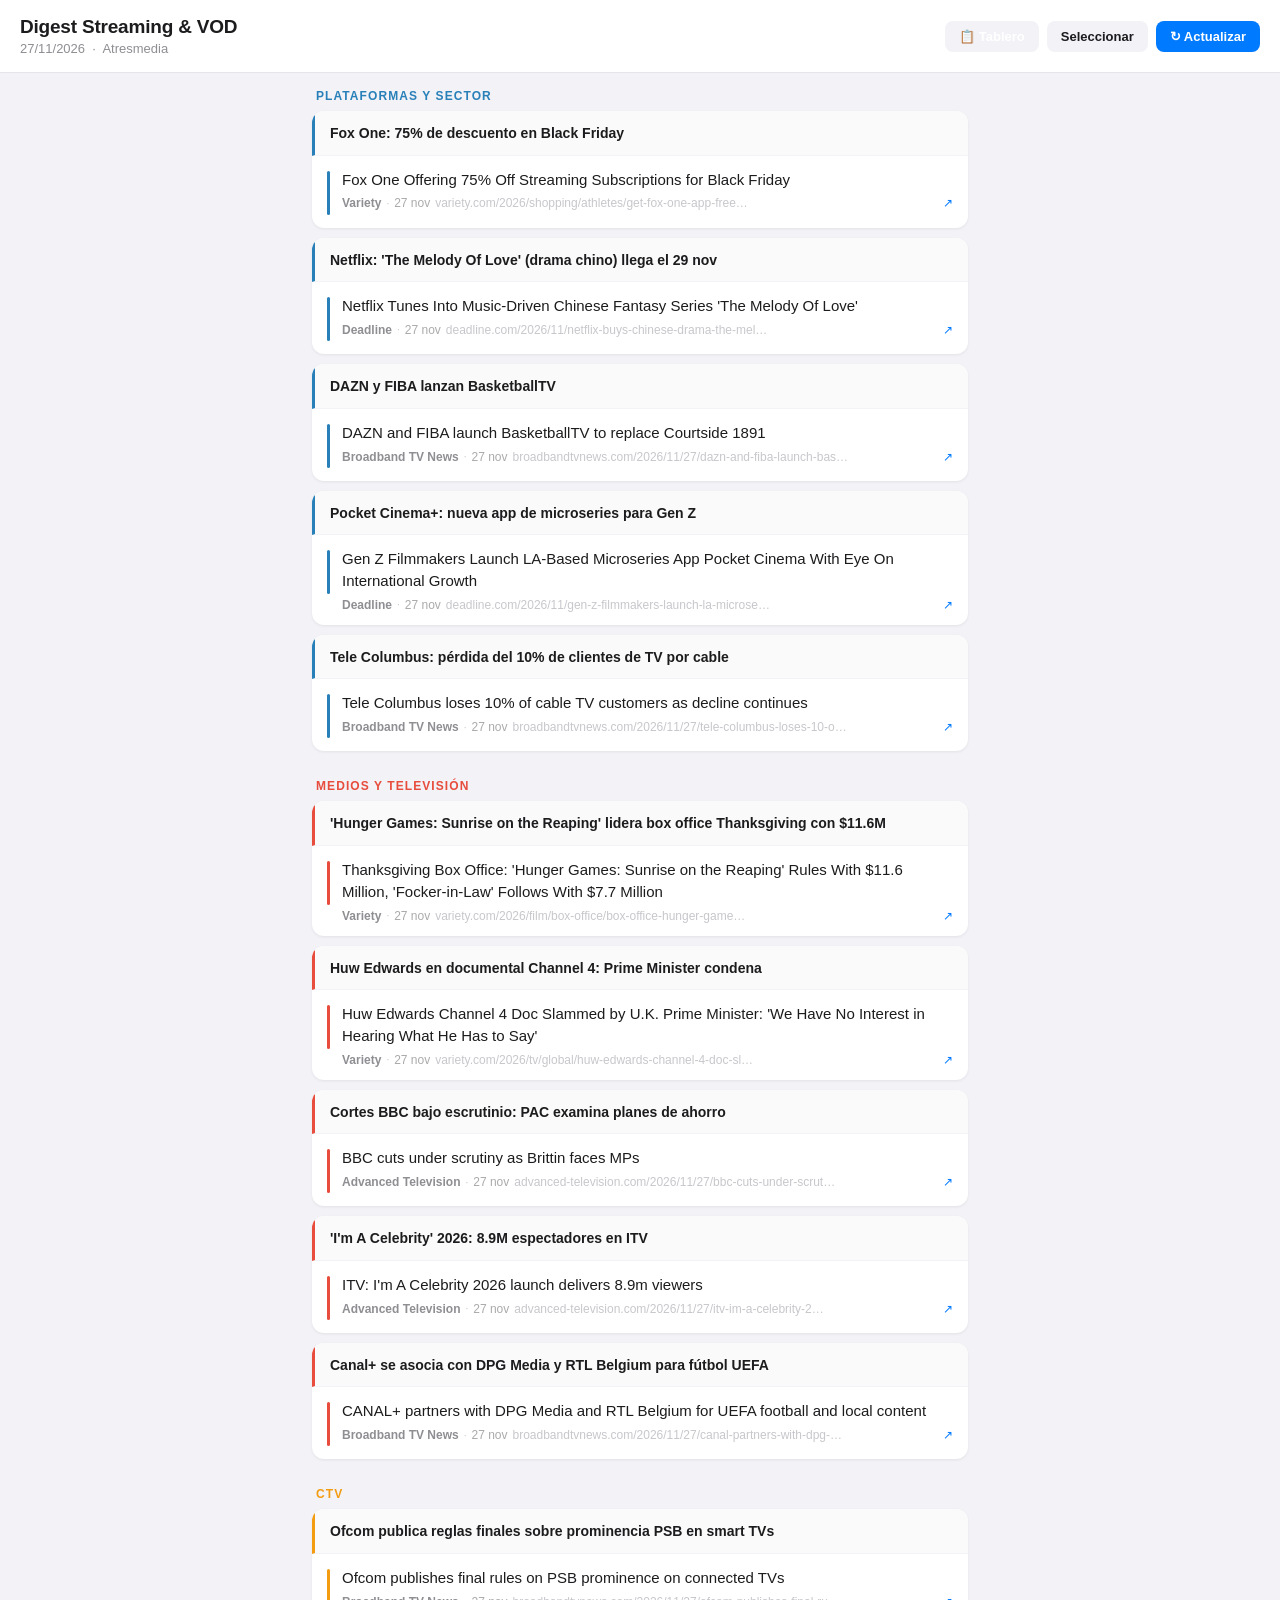
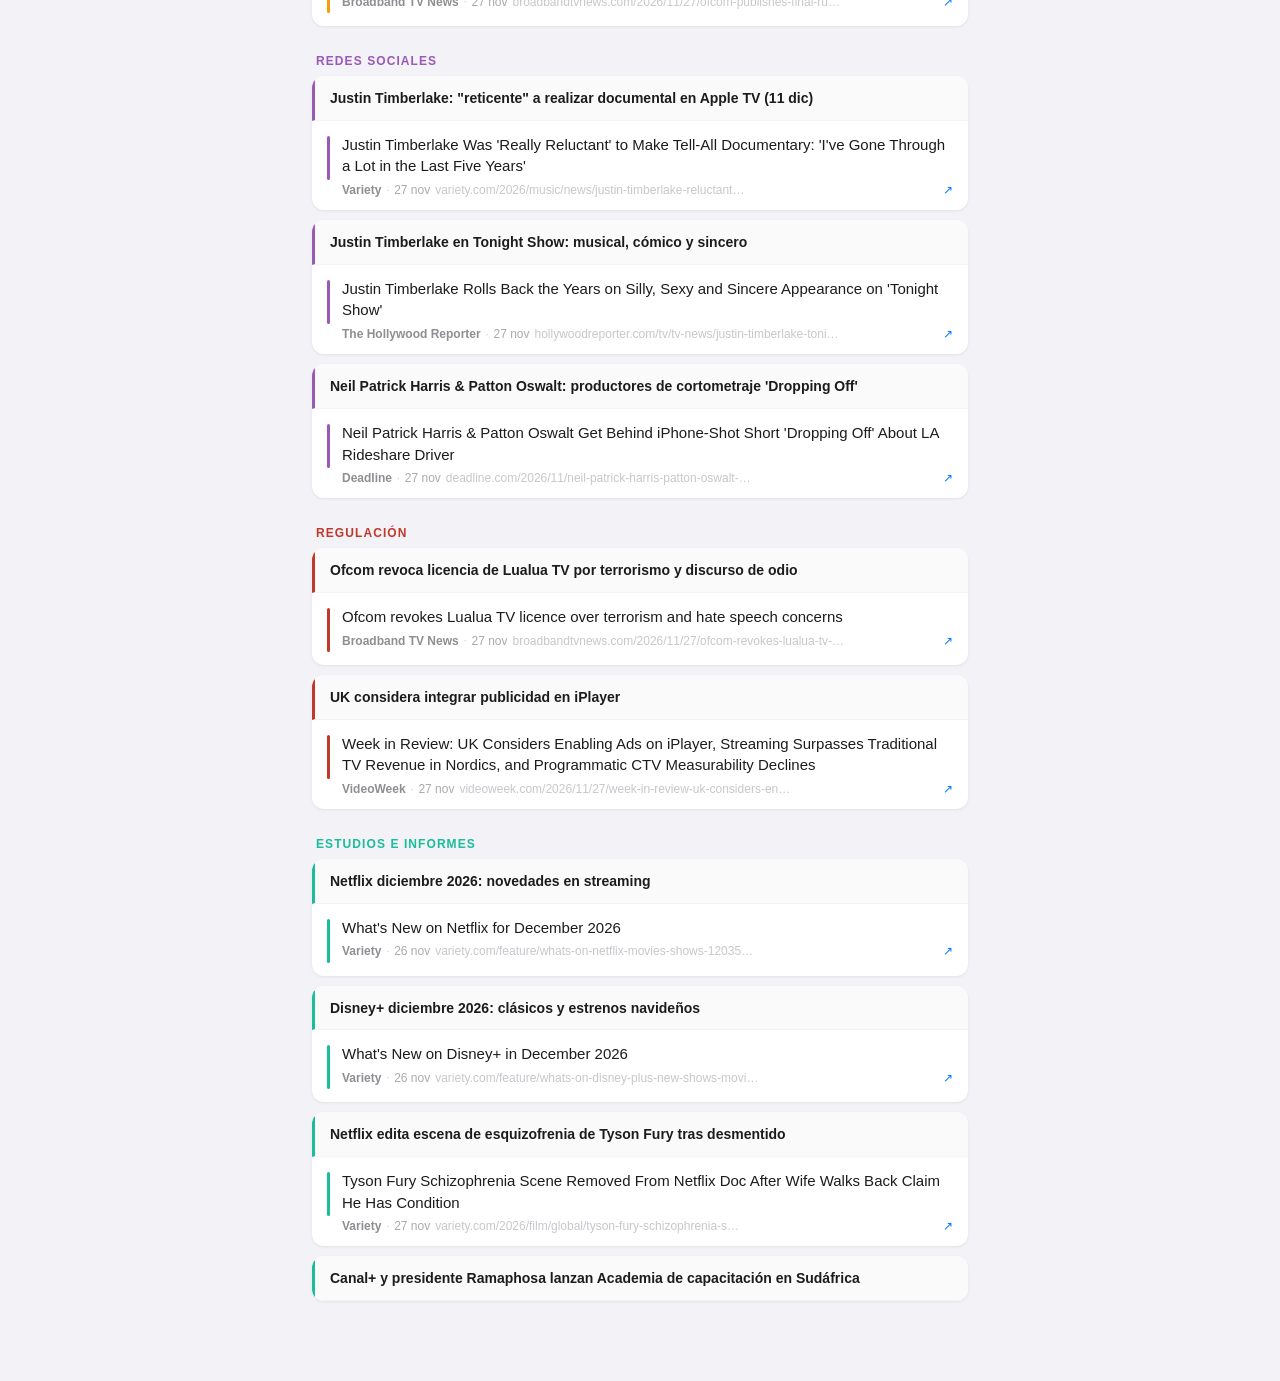
==== commit fcb92c98: "Digest 27/11/2026" ====
--- a/index.html
+++ b/index.html
@@ -88,7 +88,7 @@
 <div class="site-header">
   <div>
     <h1>Digest Streaming &amp; VOD</h1>
-    <p>26/11/2026 &nbsp;·&nbsp; Atresmedia</p>
+    <p>27/11/2026 &nbsp;·&nbsp; Atresmedia</p>
   </div>
   <div style="display:flex;gap:8px;flex-shrink:0">
     <a href="board.html" class="btn-update" style="background:#f2f2f7;color:#1c1c1e">📋 Tablero</a>
@@ -102,9 +102,10 @@
 </div>
 <div class="toast" id="toast"></div>
 
+
 <div class="save-bar" id="save-bar">
-  <span class="save-bar-text" id="save-bar-text">0 noticias seleccionadas</span>
-  <button class="btn-save" id="btn-save" onclick="saveToBoard()" disabled>Guardar en tablero →</button>
+<span class="save-bar-text" id="save-bar-text">0 noticias seleccionadas</span>
+<button class="btn-save" id="btn-save" onclick="saveToBoard()" disabled>Guardar en tablero →</button>
 </div>
 <div class="toast" id="toast"></div>
 
@@ -114,83 +115,88 @@
 <div class="section-label" style="color:#2980b9">PLATAFORMAS Y SECTOR</div>
 
 <div class="group">
-<div class="group-title" style="border-left:3px solid #2980b9">Netflix cancela 'Amsterdam Empire' tras una temporada</div>
-<a class="card" href="https://deadline.com/2026/11/netflix-cancels-amsterdam-empire-famke-janssen-holland-1237233284/" target="_blank" rel="noopener">
+<div class="group-title" style="border-left:3px solid #2980b9">Fox One: 75% de descuento en Black Friday</div>
+<a class="card" href="https://variety.com/2026/shopping/athletes/get-fox-one-app-free-trial-streaming-offer-online-deal-1236779147/" target="_blank" rel="noopener">
 <div class="card-accent" style="background:#2980b9"></div>
 <div class="card-body">
-<div class="card-title">Netflix Cancels 'Amsterdam Empire' Starring Famke Janssen After One Season</div>
+<div class="card-title">Fox One Offering 75% Off Streaming Subscriptions for Black Friday</div>
+<div class="card-meta">
+<span class="card-source">Variety</span>
+<span class="card-sep">·</span>
+<span class="card-date">27 nov</span>
+<span class="card-url">variety.com/2026/shopping/athletes/get-fox-one-app-free…</span>
+<span class="card-ext">↗</span>
+</div>
+</div>
+<div class="card-check"></div>
+</a>
+</div>
+
+<div class="group">
+<div class="group-title" style="border-left:3px solid #2980b9">Netflix: 'The Melody Of Love' (drama chino) llega el 29 nov</div>
+<a class="card" href="https://deadline.com/2026/11/netflix-buys-chinese-drama-the-melody-of-love-release-date-1237234243/" target="_blank" rel="noopener">
+<div class="card-accent" style="background:#2980b9"></div>
+<div class="card-body">
+<div class="card-title">Netflix Tunes Into Music-Driven Chinese Fantasy Series 'The Melody Of Love'</div>
 <div class="card-meta">
 <span class="card-source">Deadline</span>
-<span class="card-sep">·</span><span class="card-date">26 nov</span>
-<span class="card-url">deadline.com/2026/11/netflix-cancels-amsterdam-empire-f…</span>
-<span class="card-ext">↗</span>
-</div>
-</div>
-<div class="card-check"></div>
-</a>
-</div>
-
-<div class="group">
-<div class="group-title" style="border-left:3px solid #2980b9">JioStar trae canales indios Star Plus y Colors a Fubo en EE.UU.</div>
-<a class="card" href="https://variety.com/2026/tv/news/jiostar-star-plus-colors-mtv-india-fubo-us-1236958804/" target="_blank" rel="noopener">
+<span class="card-sep">·</span>
+<span class="card-date">27 nov</span>
+<span class="card-url">deadline.com/2026/11/netflix-buys-chinese-drama-the-mel…</span>
+<span class="card-ext">↗</span>
+</div>
+</div>
+<div class="card-check"></div>
+</a>
+</div>
+
+<div class="group">
+<div class="group-title" style="border-left:3px solid #2980b9">DAZN y FIBA lanzan BasketballTV</div>
+<a class="card" href="https://www.broadbandtvnews.com/2026/11/27/dazn-and-fiba-launch-basketballtv-to-replace-courtside-1891/" target="_blank" rel="noopener">
 <div class="card-accent" style="background:#2980b9"></div>
 <div class="card-body">
-<div class="card-title">JioStar Brings Star Plus, Colors and Five More Indian TV Channels to Fubo in the U.S.</div>
-<div class="card-meta">
-<span class="card-source">Variety</span>
-<span class="card-sep">·</span><span class="card-date">26 nov</span>
-<span class="card-url">variety.com/2026/tv/news/jiostar-star-plus-colors-mtv-i…</span>
-<span class="card-ext">↗</span>
-</div>
-</div>
-<div class="card-check"></div>
-</a>
-</div>
-
-<div class="group">
-<div class="group-title" style="border-left:3px solid #2980b9">Microdrama: ingresos globales alcanzan $20B, pero ganancias débiles fuera de China</div>
-<a class="card" href="https://deadline.com/2026/11/microdrama-revenues-boom-profits-outside-china-weak-report-1237233205/" target="_blank" rel="noopener">
+<div class="card-title">DAZN and FIBA launch BasketballTV to replace Courtside 1891</div>
+<div class="card-meta">
+<span class="card-source">Broadband TV News</span>
+<span class="card-sep">·</span>
+<span class="card-date">27 nov</span>
+<span class="card-url">broadbandtvnews.com/2026/11/27/dazn-and-fiba-launch-bas…</span>
+<span class="card-ext">↗</span>
+</div>
+</div>
+<div class="card-check"></div>
+</a>
+</div>
+
+<div class="group">
+<div class="group-title" style="border-left:3px solid #2980b9">Pocket Cinema+: nueva app de microseries para Gen Z</div>
+<a class="card" href="https://deadline.com/2026/11/gen-z-filmmakers-launch-la-based-microseries-app-pocket-cinema-with-eye-on-international-growth-1237234224/" target="_blank" rel="noopener">
 <div class="card-accent" style="background:#2980b9"></div>
 <div class="card-body">
-<div class="card-title">Microdrama Revenues Hit $20B, But Profits Outside China Still Weak – MPA Report</div>
+<div class="card-title">Gen Z Filmmakers Launch LA-Based Microseries App Pocket Cinema With Eye On International Growth</div>
 <div class="card-meta">
 <span class="card-source">Deadline</span>
-<span class="card-sep">·</span><span class="card-date">26 nov</span>
-<span class="card-url">deadline.com/2026/11/microdrama-revenues-boom-profits-o…</span>
-<span class="card-ext">↗</span>
-</div>
-</div>
-<div class="card-check"></div>
-</a>
-</div>
-
-<div class="group">
-<div class="group-title" style="border-left:3px solid #2980b9">United Group: ingresos suben 8% con crecimiento fuerte en OTT</div>
-<a class="card" href="https://www.broadbandtvnews.com/2026/11/26/united-group-revenues-rise-8/" target="_blank" rel="noopener">
+<span class="card-sep">·</span>
+<span class="card-date">27 nov</span>
+<span class="card-url">deadline.com/2026/11/gen-z-filmmakers-launch-la-microse…</span>
+<span class="card-ext">↗</span>
+</div>
+</div>
+<div class="card-check"></div>
+</a>
+</div>
+
+<div class="group">
+<div class="group-title" style="border-left:3px solid #2980b9">Tele Columbus: pérdida del 10% de clientes de TV por cable</div>
+<a class="card" href="https://www.broadbandtvnews.com/2026/11/27/tele-columbus-loses-10-of-cable-tv-customers-as-decline-continues/" target="_blank" rel="noopener">
 <div class="card-accent" style="background:#2980b9"></div>
 <div class="card-body">
-<div class="card-title">United Group revenues rise 8%</div>
+<div class="card-title">Tele Columbus loses 10% of cable TV customers as decline continues</div>
 <div class="card-meta">
 <span class="card-source">Broadband TV News</span>
-<span class="card-sep">·</span><span class="card-date">26 nov</span>
-<span class="card-url">broadbandtvnews.com/2026/11/26/united-group-revenues-ri…</span>
-<span class="card-ext">↗</span>
-</div>
-</div>
-<div class="card-check"></div>
-</a>
-</div>
-
-<div class="group">
-<div class="group-title" style="border-left:3px solid #2980b9">Orange Bélgica considera cerrar BeTV ante competencia del streaming</div>
-<a class="card" href="https://www.broadbandtvnews.com/2026/11/26/orange-belgium-plans-closure-of-betv-as-streaming-competition-bites/" target="_blank" rel="noopener">
-<div class="card-accent" style="background:#2980b9"></div>
-<div class="card-body">
-<div class="card-title">Orange Belgium plans closure of BeTV as streaming competition bites</div>
-<div class="card-meta">
-<span class="card-source">Broadband TV News</span>
-<span class="card-sep">·</span><span class="card-date">26 nov</span>
-<span class="card-url">broadbandtvnews.com/2026/11/26/orange-belgium-plans-clo…</span>
+<span class="card-sep">·</span>
+<span class="card-date">27 nov</span>
+<span class="card-url">broadbandtvnews.com/2026/11/27/tele-columbus-loses-10-o…</span>
 <span class="card-ext">↗</span>
 </div>
 </div>
@@ -204,100 +210,88 @@
 <div class="section-label" style="color:#e74c3c">MEDIOS Y TELEVISIÓN</div>
 
 <div class="group">
-<div class="group-title" style="border-left:3px solid #e74c3c">BBC bajo investigación por antisemitismo</div>
-<a class="card" href="https://deadline.com/2026/11/bbc-antisemitism-investigation-john-mann-government-1237233983/" target="_blank" rel="noopener">
+<div class="group-title" style="border-left:3px solid #e74c3c">'Hunger Games: Sunrise on the Reaping' lidera box office Thanksgiving con $11.6M</div>
+<a class="card" href="https://variety.com/2026/film/box-office/box-office-hunger-games-sunrise-reaping-thanksgiving-1236959537/" target="_blank" rel="noopener">
 <div class="card-accent" style="background:#e74c3c"></div>
 <div class="card-body">
-<div class="card-title">BBC Being Investigated Over Antisemitism By Government Adviser</div>
-<div class="card-meta">
-<span class="card-source">Deadline</span>
-<span class="card-sep">·</span><span class="card-date">26 nov</span>
-<span class="card-url">deadline.com/2026/11/bbc-antisemitism-investigation-joh…</span>
-<span class="card-ext">↗</span>
-</div>
-</div>
-<div class="card-check"></div>
-</a>
-</div>
-
-<div class="group">
-<div class="group-title" style="border-left:3px solid #e74c3c">Huw Edwards hablará en TV por primera vez sobre sus delitos en documental Channel 4</div>
-<a class="card" href="https://deadline.com/2026/11/huw-edwards-speak-criminal-actions-channel-4-guilty-1237233972/" target="_blank" rel="noopener">
+<div class="card-title">Thanksgiving Box Office: 'Hunger Games: Sunrise on the Reaping' Rules With $11.6 Million, 'Focker-in-Law' Follows With $7.7 Million</div>
+<div class="card-meta">
+<span class="card-source">Variety</span>
+<span class="card-sep">·</span>
+<span class="card-date">27 nov</span>
+<span class="card-url">variety.com/2026/film/box-office/box-office-hunger-game…</span>
+<span class="card-ext">↗</span>
+</div>
+</div>
+<div class="card-check"></div>
+</a>
+</div>
+
+<div class="group">
+<div class="group-title" style="border-left:3px solid #e74c3c">Huw Edwards en documental Channel 4: Prime Minister condena</div>
+<a class="card" href="https://variety.com/2026/tv/global/huw-edwards-channel-4-doc-slammed-uk-prime-minister-1236959473/" target="_blank" rel="noopener">
 <div class="card-accent" style="background:#e74c3c"></div>
 <div class="card-body">
-<div class="card-title">Huw Edwards To Speak On TV For First Time About Criminal Actions & Fall From Grace In Channel 4 Doc</div>
-<div class="card-meta">
-<span class="card-source">Deadline</span>
-<span class="card-sep">·</span><span class="card-date">26 nov</span>
-<span class="card-url">deadline.com/2026/11/huw-edwards-speak-criminal-actions…</span>
-<span class="card-ext">↗</span>
-</div>
-</div>
-<div class="card-check"></div>
-</a>
-</div>
-
-<div class="group">
-<div class="group-title" style="border-left:3px solid #e74c3c">Richard Hammond rechaza regreso a Top Gear: "Soy demasiado viejo"</div>
-<a class="card" href="https://deadline.com/2026/11/richard-hammond-approached-bbc-top-gear-return-1237233965/" target="_blank" rel="noopener">
+<div class="card-title">Huw Edwards Channel 4 Doc Slammed by U.K. Prime Minister: 'We Have No Interest in Hearing What He Has to Say'</div>
+<div class="card-meta">
+<span class="card-source">Variety</span>
+<span class="card-sep">·</span>
+<span class="card-date">27 nov</span>
+<span class="card-url">variety.com/2026/tv/global/huw-edwards-channel-4-doc-sl…</span>
+<span class="card-ext">↗</span>
+</div>
+</div>
+<div class="card-check"></div>
+</a>
+</div>
+
+<div class="group">
+<div class="group-title" style="border-left:3px solid #e74c3c">Cortes BBC bajo escrutinio: PAC examina planes de ahorro</div>
+<a class="card" href="https://www.advanced-television.com/2026/11/27/bbc-cuts-under-scrutiny-as-brittin-faces-mps/" target="_blank" rel="noopener">
 <div class="card-accent" style="background:#e74c3c"></div>
 <div class="card-body">
-<div class="card-title">Richard Hammond Says He Was Approached By BBC About 'Top Gear' Return</div>
-<div class="card-meta">
-<span class="card-source">Deadline</span>
-<span class="card-sep">·</span><span class="card-date">26 nov</span>
-<span class="card-url">deadline.com/2026/11/richard-hammond-approached-bbc-top…</span>
-<span class="card-ext">↗</span>
-</div>
-</div>
-<div class="card-check"></div>
-</a>
-</div>
-
-<div class="group">
-<div class="group-title" style="border-left:3px solid #e74c3c">Gordon Ramsay: nuevo presentador de Top Gear (BBC, 2027)</div>
-<a class="card" href="https://www.advanced-television.com/2026/11/26/gordon-ramsay-named-new-top-gear-host/" target="_blank" rel="noopener">
+<div class="card-title">BBC cuts under scrutiny as Brittin faces MPs</div>
+<div class="card-meta">
+<span class="card-source">Advanced Television</span>
+<span class="card-sep">·</span>
+<span class="card-date">27 nov</span>
+<span class="card-url">advanced-television.com/2026/11/27/bbc-cuts-under-scrut…</span>
+<span class="card-ext">↗</span>
+</div>
+</div>
+<div class="card-check"></div>
+</a>
+</div>
+
+<div class="group">
+<div class="group-title" style="border-left:3px solid #e74c3c">'I'm A Celebrity' 2026: 8.9M espectadores en ITV</div>
+<a class="card" href="https://www.advanced-television.com/2026/11/27/itv-im-a-celebrity-2026-launch-delivers-8-9m-viewers/" target="_blank" rel="noopener">
 <div class="card-accent" style="background:#e74c3c"></div>
 <div class="card-body">
-<div class="card-title">Top Gear returning to BBC with Gordon Ramsay hosting</div>
+<div class="card-title">ITV: I'm A Celebrity 2026 launch delivers 8.9m viewers</div>
 <div class="card-meta">
 <span class="card-source">Advanced Television</span>
-<span class="card-sep">·</span><span class="card-date">26 nov</span>
-<span class="card-url">advanced-television.com/2026/11/26/gordon-ramsay-named-…</span>
-<span class="card-ext">↗</span>
-</div>
-</div>
-<div class="card-check"></div>
-</a>
-</div>
-
-<div class="group">
-<div class="group-title" style="border-left:3px solid #e74c3c">BBC iPlayer podría convertirse en plataforma compartida con Channel 4 y otros broadcasters</div>
-<a class="card" href="https://www.broadbandtvnews.com/2026/11/26/bbc-iplayer-could-become-shared-platform-for-british-broadcasters/" target="_blank" rel="noopener">
+<span class="card-sep">·</span>
+<span class="card-date">27 nov</span>
+<span class="card-url">advanced-television.com/2026/11/27/itv-im-a-celebrity-2…</span>
+<span class="card-ext">↗</span>
+</div>
+</div>
+<div class="card-check"></div>
+</a>
+</div>
+
+<div class="group">
+<div class="group-title" style="border-left:3px solid #e74c3c">Canal+ se asocia con DPG Media y RTL Belgium para fútbol UEFA</div>
+<a class="card" href="https://www.broadbandtvnews.com/2026/11/27/canal-partners-with-dpg-media-and-rtl-belgium-for-uefa-football-and-local-content/" target="_blank" rel="noopener">
 <div class="card-accent" style="background:#e74c3c"></div>
 <div class="card-body">
-<div class="card-title">BBC iPlayer could become shared platform for British broadcasters</div>
+<div class="card-title">CANAL+ partners with DPG Media and RTL Belgium for UEFA football and local content</div>
 <div class="card-meta">
 <span class="card-source">Broadband TV News</span>
-<span class="card-sep">·</span><span class="card-date">26 nov</span>
-<span class="card-url">broadbandtvnews.com/2026/11/26/bbc-iplayer-could-become…</span>
-<span class="card-ext">↗</span>
-</div>
-</div>
-<div class="card-check"></div>
-</a>
-</div>
-
-<div class="group">
-<div class="group-title" style="border-left:3px solid #e74c3c">BBC lanza nueva asociación con Met Office para meteorología</div>
-<a class="card" href="https://www.advanced-television.com/2026/11/26/met-office-bbc-weather-partnership-goes-live/" target="_blank" rel="noopener">
-<div class="card-accent" style="background:#e74c3c"></div>
-<div class="card-body">
-<div class="card-title">Met Office, BBC weather partnership goes live</div>
-<div class="card-meta">
-<span class="card-source">Advanced Television</span>
-<span class="card-sep">·</span><span class="card-date">26 nov</span>
-<span class="card-url">advanced-television.com/2026/11/26/met-office-bbc-weath…</span>
+<span class="card-sep">·</span>
+<span class="card-date">27 nov</span>
+<span class="card-url">broadbandtvnews.com/2026/11/27/canal-partners-with-dpg-…</span>
 <span class="card-ext">↗</span>
 </div>
 </div>
@@ -311,71 +305,16 @@
 <div class="section-label" style="color:#f39c12">CTV</div>
 
 <div class="group">
-<div class="group-title" style="border-left:3px solid #f39c12">BT actualiza 5G de EE con IA de Ericsson en Londres</div>
-<a class="card" href="https://www.advanced-television.com/2026/11/26/bt-upgrades-ee-5g-across-london-with-ericsson-ai/" target="_blank" rel="noopener">
+<div class="group-title" style="border-left:3px solid #f39c12">Ofcom publica reglas finales sobre prominencia PSB en smart TVs</div>
+<a class="card" href="https://www.broadbandtvnews.com/2026/11/27/ofcom-publishes-final-rules-on-psb-prominence-on-connected-tvs/" target="_blank" rel="noopener">
 <div class="card-accent" style="background:#f39c12"></div>
 <div class="card-body">
-<div class="card-title">BT upgrades EE 5G across London with Ericsson AI</div>
-<div class="card-meta">
-<span class="card-source">Advanced Television</span>
-<span class="card-sep">·</span><span class="card-date">26 nov</span>
-<span class="card-url">advanced-television.com/2026/11/26/bt-upgrades-ee-5g-ac…</span>
-<span class="card-ext">↗</span>
-</div>
-</div>
-<div class="card-check"></div>
-</a>
-</div>
-
-<div class="group">
-<div class="group-title" style="border-left:3px solid #f39c12">Disney+, Hulu y HBO Max: descuentos de más de 50% en Black Friday</div>
-<a class="card" href="https://www.theverge.com/gadgets/1041762/best-black-friday-streaming-deals-2026" target="_blank" rel="noopener">
-<div class="card-accent" style="background:#f39c12"></div>
-<div class="card-body">
-<div class="card-title">Disney Plus, Hulu, and HBO Max are all over 50 percent off for Black Friday</div>
-<div class="card-meta">
-<span class="card-source">The Verge</span>
-<span class="card-sep">·</span><span class="card-date">26 nov</span>
-<span class="card-url">theverge.com/gadgets/1041762/best-black-friday-streamin…</span>
-<span class="card-ext">↗</span>
-</div>
-</div>
-<div class="card-check"></div>
-</a>
-</div>
-
-</div>
-
-<div class="section">
-<div class="section-label" style="color:#27ae60">IA</div>
-
-<div class="group">
-<div class="group-title" style="border-left:3px solid #27ae60">Compradores adoptando IA para investigación de productos antes de Black Friday</div>
-<a class="card" href="https://digiday.com/marketing/in-graphic-detail-how-shoppers-are-adopting-ai-for-product-research-ahead-of-black-friday/?utm_campaign=digidaydis&utm_medium=rss&utm_source=general-rss" target="_blank" rel="noopener">
-<div class="card-accent" style="background:#27ae60"></div>
-<div class="card-body">
-<div class="card-title">In Graphic Detail: How shoppers are adopting AI for product research ahead of Black Friday</div>
-<div class="card-meta">
-<span class="card-source">Digiday</span>
-<span class="card-sep">·</span><span class="card-date">25 nov</span>
-<span class="card-url">digiday.com/marketing/in-graphic-detail-how-shoppers-ar…</span>
-<span class="card-ext">↗</span>
-</div>
-</div>
-<div class="card-check"></div>
-</a>
-</div>
-
-<div class="group">
-<div class="group-title" style="border-left:3px solid #27ae60">Editores deben responder tras lanzamiento de Muse y Dots</div>
-<a class="card" href="https://pressgazette.co.uk/comment-analysis/publishers-need-to-fight-back-following-launch-of-muse-and-dots/" target="_blank" rel="noopener">
-<div class="card-accent" style="background:#27ae60"></div>
-<div class="card-body">
-<div class="card-title">Publishers need to fight back following launch of Muse and Dots</div>
-<div class="card-meta">
-<span class="card-source">Press Gazette (UK)</span>
-<span class="card-sep">·</span><span class="card-date">26 nov</span>
-<span class="card-url">pressgazette.co.uk/comment-analysis/publishers-need-to-…</span>
+<div class="card-title">Ofcom publishes final rules on PSB prominence on connected TVs</div>
+<div class="card-meta">
+<span class="card-source">Broadband TV News</span>
+<span class="card-sep">·</span>
+<span class="card-date">27 nov</span>
+<span class="card-url">broadbandtvnews.com/2026/11/27/ofcom-publishes-final-ru…</span>
 <span class="card-ext">↗</span>
 </div>
 </div>
@@ -389,49 +328,52 @@
 <div class="section-label" style="color:#9b59b6">REDES SOCIALES</div>
 
 <div class="group">
-<div class="group-title" style="border-left:3px solid #9b59b6">La economía del clipping cambia: plataformas reprimen, creadores buscan control</div>
-<a class="card" href="https://digiday.com/media/the-clipping-economy-is-changing-as-platforms-crack-down-and-creators-seek-control/?utm_campaign=digidaydis&utm_medium=rss&utm_source=general-rss" target="_blank" rel="noopener">
+<div class="group-title" style="border-left:3px solid #9b59b6">Justin Timberlake: "reticente" a realizar documental en Apple TV (11 dic)</div>
+<a class="card" href="https://variety.com/2026/music/news/justin-timberlake-reluctant-doc-big-revelations-1236959282/" target="_blank" rel="noopener">
 <div class="card-accent" style="background:#9b59b6"></div>
 <div class="card-body">
-<div class="card-title">The clipping economy is changing as platforms crack down and creators seek control</div>
-<div class="card-meta">
-<span class="card-source">Digiday</span>
-<span class="card-sep">·</span><span class="card-date">25 nov</span>
-<span class="card-url">digiday.com/media/the-clipping-economy-is-changing-as-p…</span>
-<span class="card-ext">↗</span>
-</div>
-</div>
-<div class="card-check"></div>
-</a>
-</div>
-
-<div class="group">
-<div class="group-title" style="border-left:3px solid #9b59b6">Polémica de influencers en Número 10 coincide con adopción editorial de vídeo social</div>
-<a class="card" href="https://pressgazette.co.uk/social_media/row-over-influencers-at-number-10-comes-as-publishers-embrace-social-video/" target="_blank" rel="noopener">
+<div class="card-title">Justin Timberlake Was 'Really Reluctant' to Make Tell-All Documentary: 'I've Gone Through a Lot in the Last Five Years'</div>
+<div class="card-meta">
+<span class="card-source">Variety</span>
+<span class="card-sep">·</span>
+<span class="card-date">27 nov</span>
+<span class="card-url">variety.com/2026/music/news/justin-timberlake-reluctant…</span>
+<span class="card-ext">↗</span>
+</div>
+</div>
+<div class="card-check"></div>
+</a>
+</div>
+
+<div class="group">
+<div class="group-title" style="border-left:3px solid #9b59b6">Justin Timberlake en Tonight Show: musical, cómico y sincero</div>
+<a class="card" href="https://www.hollywoodreporter.com/tv/tv-news/justin-timberlake-tonight-show-medley-documentary-series-tv-1236764103/" target="_blank" rel="noopener">
 <div class="card-accent" style="background:#9b59b6"></div>
 <div class="card-body">
-<div class="card-title">Row over influencers at Number 10 comes as publishers embrace social video</div>
-<div class="card-meta">
-<span class="card-source">Press Gazette (UK)</span>
-<span class="card-sep">·</span><span class="card-date">26 nov</span>
-<span class="card-url">pressgazette.co.uk/social_media/row-over-influencers-at…</span>
-<span class="card-ext">↗</span>
-</div>
-</div>
-<div class="card-check"></div>
-</a>
-</div>
-
-<div class="group">
-<div class="group-title" style="border-left:3px solid #9b59b6">Ms. Rachel explica cómo Mr. Rogers inspiró su programación "radical"</div>
-<a class="card" href="https://deadline.com/2026/11/ms-rachel-mr-rogers-radical-programming-inspired-her-1237233868/" target="_blank" rel="noopener">
+<div class="card-title">Justin Timberlake Rolls Back the Years on Silly, Sexy and Sincere Appearance on 'Tonight Show'</div>
+<div class="card-meta">
+<span class="card-source">The Hollywood Reporter</span>
+<span class="card-sep">·</span>
+<span class="card-date">27 nov</span>
+<span class="card-url">hollywoodreporter.com/tv/tv-news/justin-timberlake-toni…</span>
+<span class="card-ext">↗</span>
+</div>
+</div>
+<div class="card-check"></div>
+</a>
+</div>
+
+<div class="group">
+<div class="group-title" style="border-left:3px solid #9b59b6">Neil Patrick Harris &amp; Patton Oswalt: productores de cortometraje 'Dropping Off'</div>
+<a class="card" href="https://deadline.com/2026/11/neil-patrick-harris-patton-oswalt-back-short-dropping-off-1237234254/" target="_blank" rel="noopener">
 <div class="card-accent" style="background:#9b59b6"></div>
 <div class="card-body">
-<div class="card-title">Ms. Rachel Explains How Mr. Rogers' "Radical" Programming Inspired Her: "A Huge Responsibility"</div>
+<div class="card-title">Neil Patrick Harris & Patton Oswalt Get Behind iPhone-Shot Short 'Dropping Off' About LA Rideshare Driver</div>
 <div class="card-meta">
 <span class="card-source">Deadline</span>
-<span class="card-sep">·</span><span class="card-date">26 nov</span>
-<span class="card-url">deadline.com/2026/11/ms-rachel-mr-rogers-radical-progra…</span>
+<span class="card-sep">·</span>
+<span class="card-date">27 nov</span>
+<span class="card-url">deadline.com/2026/11/neil-patrick-harris-patton-oswalt-…</span>
 <span class="card-ext">↗</span>
 </div>
 </div>
@@ -445,32 +387,103 @@
 <div class="section-label" style="color:#c0392b">REGULACIÓN</div>
 
 <div class="group">
-<div class="group-title" style="border-left:3px solid #c0392b">Juez bloquea FCC de revisar licencias de ABC de Disney</div>
-<a class="card" href="https://www.advanced-television.com/2026/11/26/judge-fcc-marching-to-trumps-drum/" target="_blank" rel="noopener">
+<div class="group-title" style="border-left:3px solid #c0392b">Ofcom revoca licencia de Lualua TV por terrorismo y discurso de odio</div>
+<a class="card" href="https://www.broadbandtvnews.com/2026/11/27/ofcom-revokes-lualua-tv-licence-over-terrorism-and-hate-speech-concerns/" target="_blank" rel="noopener">
 <div class="card-accent" style="background:#c0392b"></div>
 <div class="card-body">
-<div class="card-title">Judge: 'FCC marching to Trump's drum'</div>
-<div class="card-meta">
-<span class="card-source">Advanced Television</span>
-<span class="card-sep">·</span><span class="card-date">26 nov</span>
-<span class="card-url">advanced-television.com/2026/11/26/judge-fcc-marching-t…</span>
-<span class="card-ext">↗</span>
-</div>
-</div>
-<div class="card-check"></div>
-</a>
-</div>
-
-<div class="group">
-<div class="group-title" style="border-left:3px solid #c0392b">Europol rastrea €26M en pagos de criptomonedas vinculados a IPTV ilegal</div>
-<a class="card" href="https://www.broadbandtvnews.com/2026/11/25/europol-traces-e26m-in-cryptocurrency-payments-linked-to-illegal-iptv/" target="_blank" rel="noopener">
+<div class="card-title">Ofcom revokes Lualua TV licence over terrorism and hate speech concerns</div>
+<div class="card-meta">
+<span class="card-source">Broadband TV News</span>
+<span class="card-sep">·</span>
+<span class="card-date">27 nov</span>
+<span class="card-url">broadbandtvnews.com/2026/11/27/ofcom-revokes-lualua-tv-…</span>
+<span class="card-ext">↗</span>
+</div>
+</div>
+<div class="card-check"></div>
+</a>
+</div>
+
+<div class="group">
+<div class="group-title" style="border-left:3px solid #c0392b">UK considera integrar publicidad en iPlayer</div>
+<a class="card" href="https://videoweek.com/2026/11/27/week-in-review-uk-considers-enabling-ads-on-iplayer-streaming-surpasses-traditional-tv-revenue-in-nordics-and-programmatic-ctv-measurability-declines/" target="_blank" rel="noopener">
 <div class="card-accent" style="background:#c0392b"></div>
 <div class="card-body">
-<div class="card-title">Europol traces €26m in cryptocurrency payments linked to illegal IPTV</div>
-<div class="card-meta">
-<span class="card-source">Broadband TV News</span>
-<span class="card-sep">·</span><span class="card-date">25 nov</span>
-<span class="card-url">broadbandtvnews.com/2026/11/25/europol-traces-e26m-in-c…</span>
+<div class="card-title">Week in Review: UK Considers Enabling Ads on iPlayer, Streaming Surpasses Traditional TV Revenue in Nordics, and Programmatic CTV Measurability Declines</div>
+<div class="card-meta">
+<span class="card-source">VideoWeek</span>
+<span class="card-sep">·</span>
+<span class="card-date">27 nov</span>
+<span class="card-url">videoweek.com/2026/11/27/week-in-review-uk-considers-en…</span>
+<span class="card-ext">↗</span>
+</div>
+</div>
+<div class="card-check"></div>
+</a>
+</div>
+
+</div>
+
+<div class="section">
+<div class="section-label" style="color:#1abc9c">ESTUDIOS E INFORMES</div>
+
+<div class="group">
+<div class="group-title" style="border-left:3px solid #1abc9c">Netflix diciembre 2026: novedades en streaming</div>
+<a class="card" href="https://variety.com/feature/whats-on-netflix-movies-shows-1203517873/" target="_blank" rel="noopener">
+<div class="card-accent" style="background:#1abc9c"></div>
+<div class="card-body">
+<div class="card-title">What's New on Netflix for December 2026</div>
+<div class="card-meta">
+<span class="card-source">Variety</span>
+<span class="card-sep">·</span>
+<span class="card-date">26 nov</span>
+<span class="card-url">variety.com/feature/whats-on-netflix-movies-shows-12035…</span>
+<span class="card-ext">↗</span>
+</div>
+</div>
+<div class="card-check"></div>
+</a>
+</div>
+
+<div class="group">
+<div class="group-title" style="border-left:3px solid #1abc9c">Disney+ diciembre 2026: clásicos y estrenos navideños</div>
+<a class="card" href="https://variety.com/feature/whats-on-disney-plus-new-shows-movies-1203517920/" target="_blank" rel="noopener">
+<div class="card-accent" style="background:#1abc9c"></div>
+<div class="card-body">
+<div class="card-title">What's New on Disney+ in December 2026</div>
+<div class="card-meta">
+<span class="card-source">Variety</span>
+<span class="card-sep">·</span>
+<span class="card-date">26 nov</span>
+<span class="card-url">variety.com/feature/whats-on-disney-plus-new-shows-movi…</span>
+<span class="card-ext">↗</span>
+</div>
+</div>
+<div class="card-check"></div>
+</a>
+</div>
+
+<div class="group">
+<div class="group-title" style="border-left:3px solid #1abc9c">Netflix edita escena de esquizofrenia de Tyson Fury tras desmentido</div>
+<a class="card" href="https://variety.com/2026/film/global/tyson-fury-schizophrenia-scene-removed-from-netflix-doc-1236959492/" target="_blank" rel="noopener">
+<div class="card-accent" style="background:#1abc9c"></div>
+<div class="card-body">
+<div class="card-title">Tyson Fury Schizophrenia Scene Removed From Netflix Doc After Wife Walks Back Claim He Has Condition</div>
+<div class="card-meta">
+<span class="card-source">Variety</span>
+<span class="card-sep">·</span>
+<span class="card-date">27 nov</span>
+<span class="card-url">variety.com/2026/film/global/tyson-fury-schizophrenia-s…</span>
+<span class="card-ext">↗</span>
+</div>
+</div>
+<div class="card-check"></div>
+</a>
+</div>
+
+<div class="group">
+<div class="group-title" style="border-left:3px solid #1abc9c">Canal+ y presidente Ramaphosa lanzan Academia de capacitación en Sudáfrica</div>
+<a class="
 <script>
 /* ── Añadir card-check a todas las cards que no lo tengan ── */
 document.querySelectorAll('.card').forEach(function(card) {
